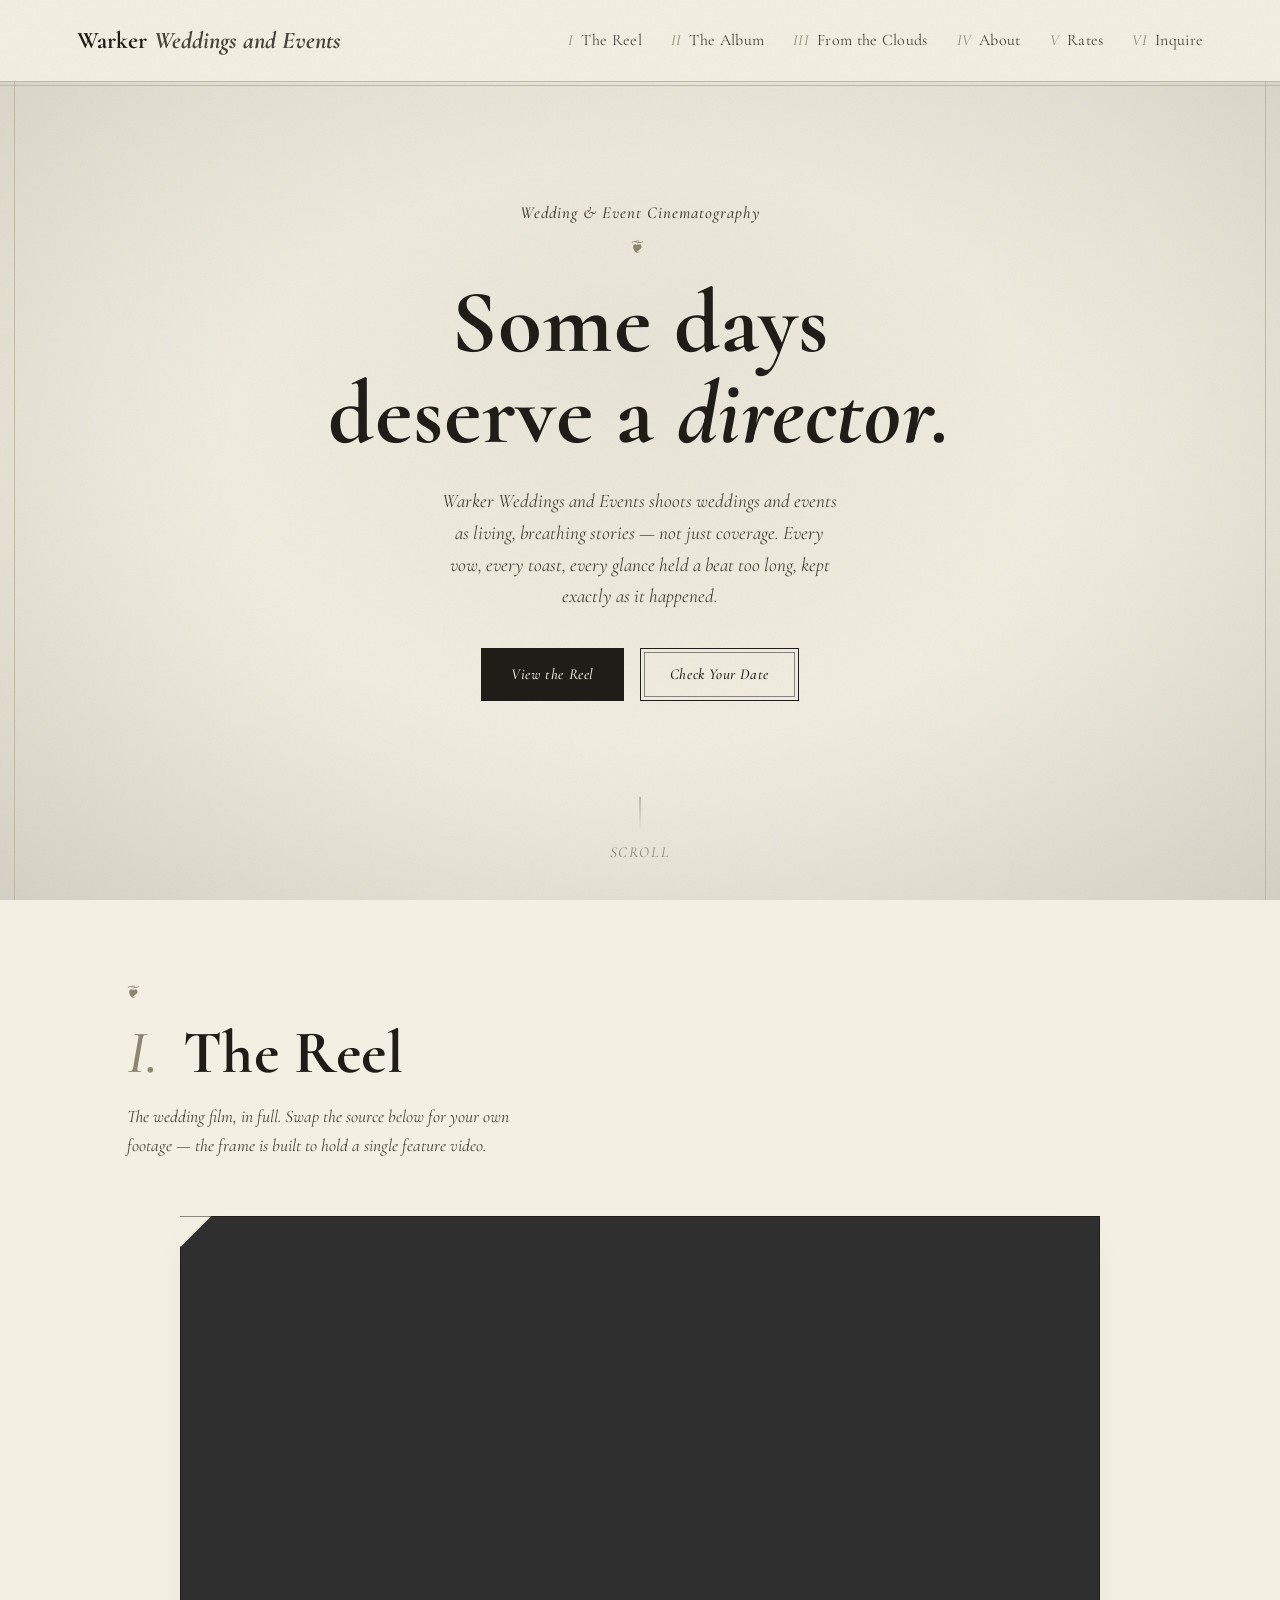
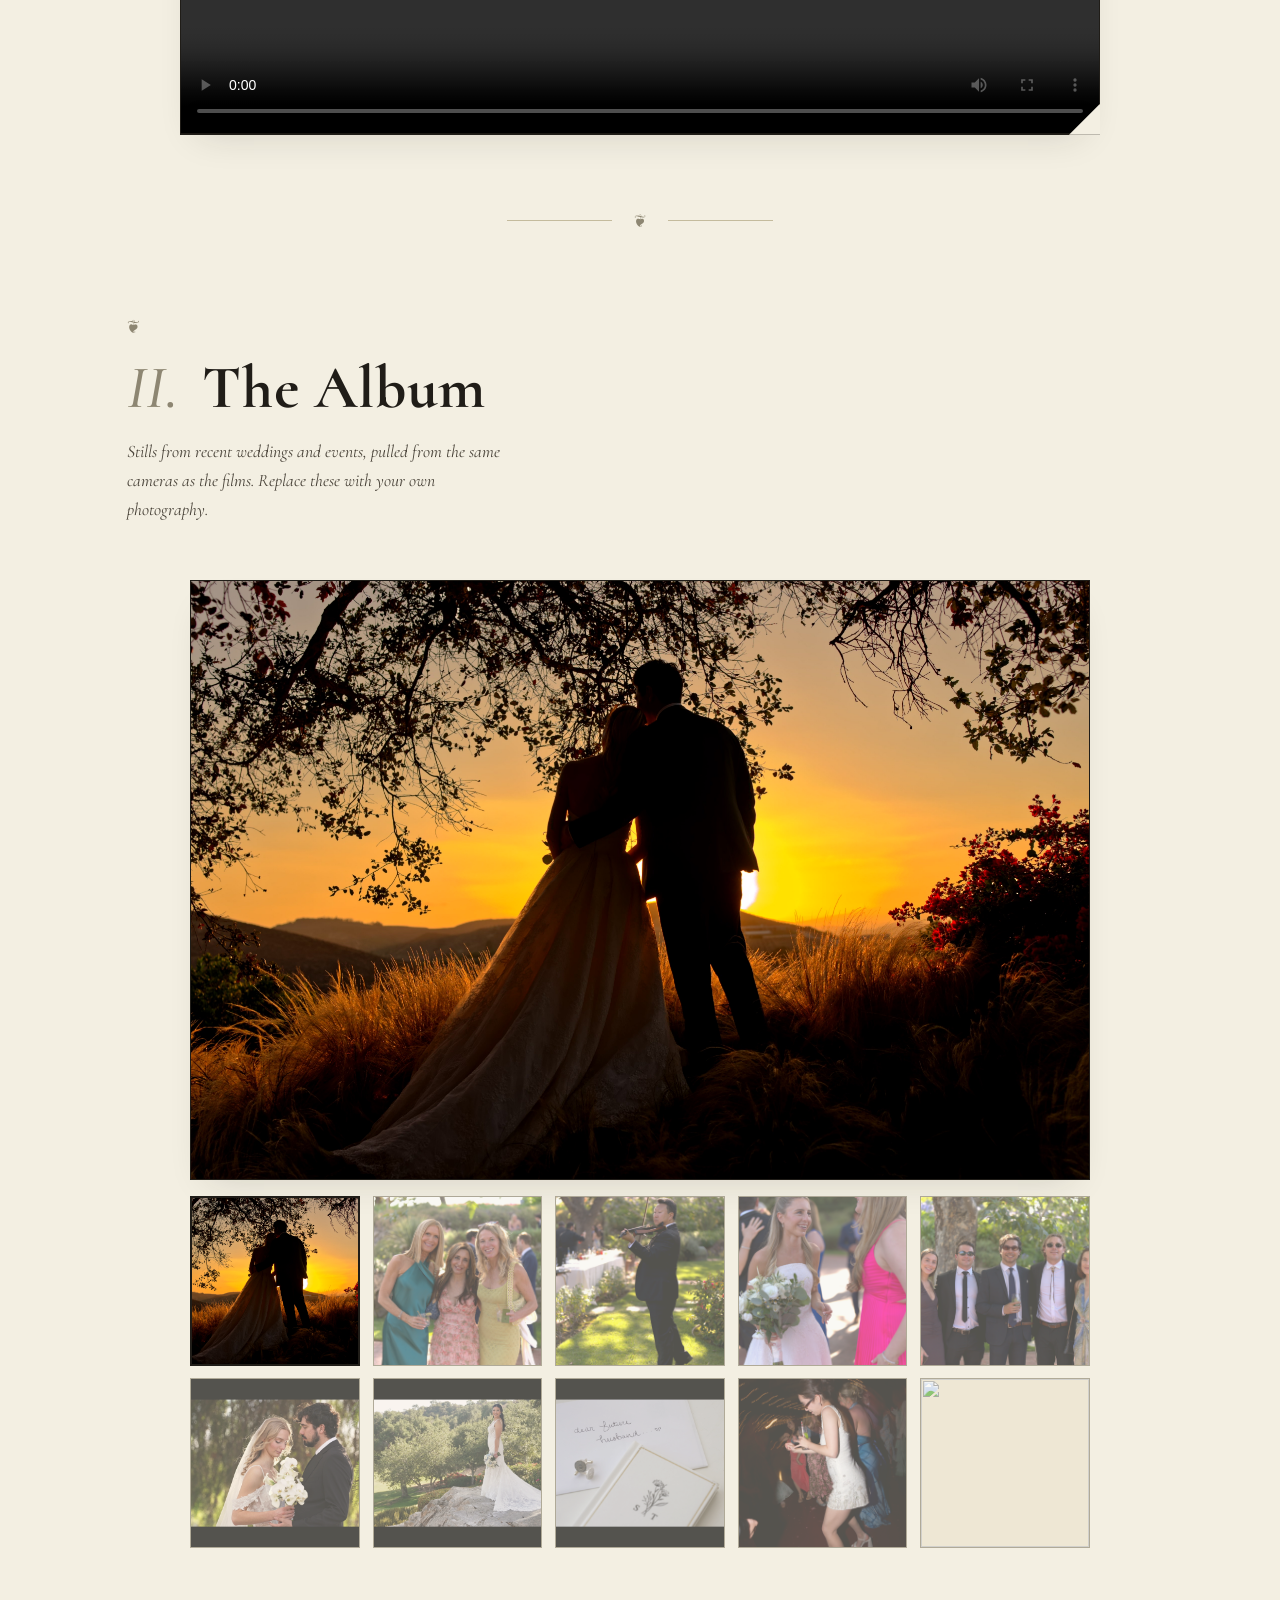
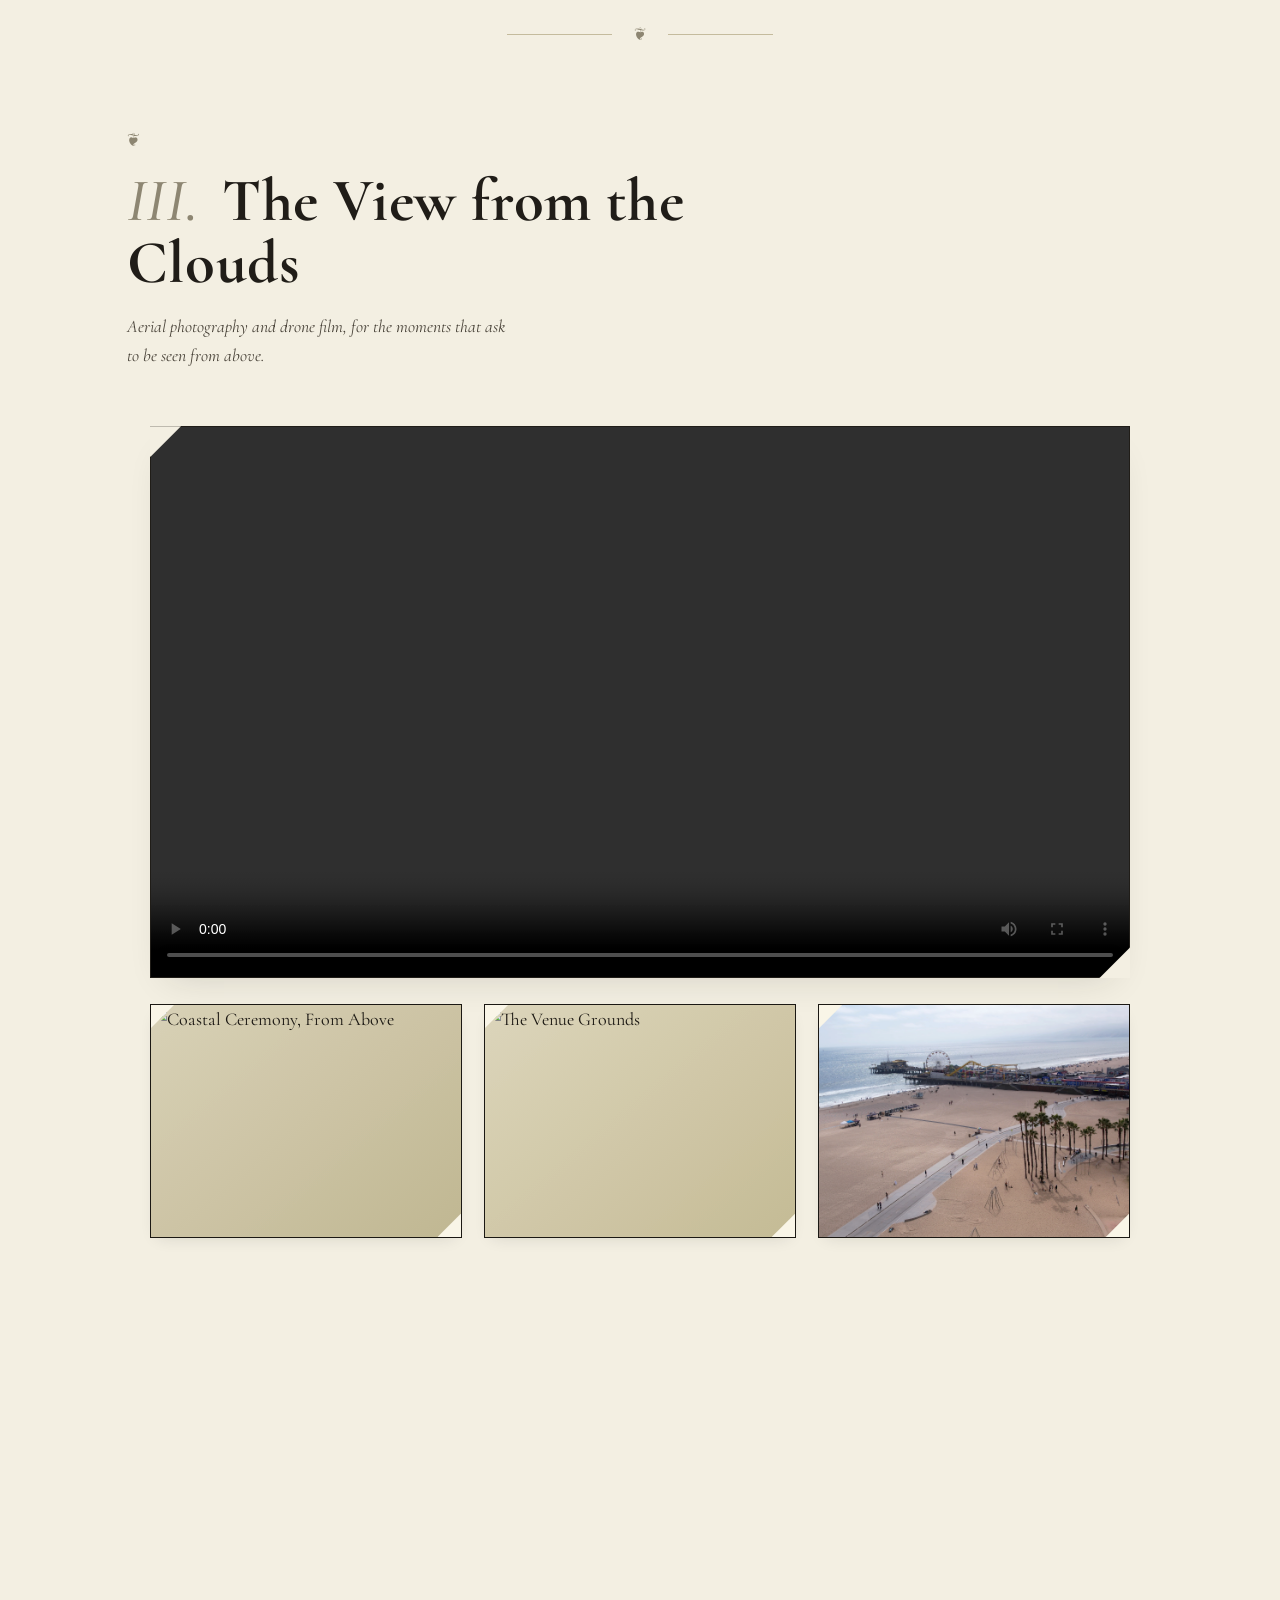
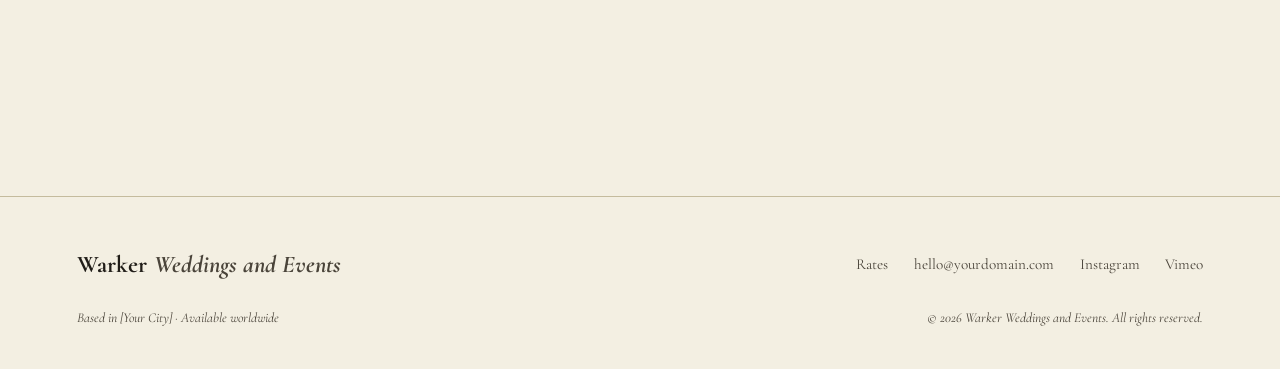
==== index.html @ f7bb9f5f "Add files via upload" ====
<!DOCTYPE html>
<html lang="en">
<head>
<meta charset="UTF-8">
<meta name="viewport" content="width=device-width, initial-scale=1.0">
<title>Warker Weddings and Events — Wedding & Event Cinematography</title>
<meta name="description" content="Cinematic wedding and event films, shot to be felt.">
<link rel="preconnect" href="https://fonts.googleapis.com">
<link rel="preconnect" href="https://fonts.gstatic.com" crossorigin>
<link href="https://fonts.googleapis.com/css2?family=Cormorant:ital,wght@0,600;0,700;1,600&family=Cormorant+Garamond:ital,wght@0,400;0,500;0,600;1,400;1,500&display=swap" rel="stylesheet">
<link rel="stylesheet" href="styles.css">
</head>
<body>

<!-- grain overlay -->
<div class="grain" aria-hidden="true"></div>

<!-- ============ NAV ============ -->
<header class="site-header">
  <a href="#top" class="brand">Warker<span>Weddings&nbsp;and&nbsp;Events</span></a>

  <button class="menu-toggle" id="menuToggle" aria-label="Open menu" aria-expanded="false" aria-controls="primaryNav">
    <span></span><span></span><span></span>
  </button>

  <nav class="primary-nav" id="primaryNav">
    <a href="#reel"><span class="nav-index">I</span>The&nbsp;Reel</a>
    <a href="#album"><span class="nav-index">II</span>The&nbsp;Album</a>
    <a href="#clouds"><span class="nav-index">III</span>From&nbsp;the&nbsp;Clouds</a>
    <a href="#about"><span class="nav-index">IV</span>About</a>
    <a href="rates.html"><span class="nav-index">V</span>Rates</a>
    <a href="#contact"><span class="nav-index">VI</span>Inquire</a>
  </nav>
</header>

<!-- ============ HERO ============ -->
<section class="hero" id="top">
  <div class="hero-bg" aria-hidden="true"></div>
  <video class="hero-video" autoplay muted loop playsinline aria-hidden="true">
    <source src="assets/hero-reel.mp4" type="video/mp4">
  </video>
  <div class="hero-vignette" aria-hidden="true"></div>

  <div class="hero-content">
    <p class="eyebrow">Wedding &amp; Event Cinematography</p>
    <div class="flourish" aria-hidden="true">❦</div>
    <h1 class="hero-title">Some days<br>deserve&nbsp;a&nbsp;<em>director.</em></h1>
    <p class="hero-sub">Warker Weddings and Events shoots weddings and events as living, breathing
      stories — not just coverage. Every vow, every toast, every glance held a beat too
      long, kept exactly as it happened.</p>

    <div class="hero-actions">
      <a href="#reel" class="btn btn-primary">View the Reel</a>
      <a href="#contact" class="btn btn-ghost">Check Your Date</a>
    </div>
  </div>

  <a href="#reel" class="scroll-cue" aria-label="Scroll to portfolio">
    <span class="scroll-cue-line"></span>
    <span>SCROLL</span>
  </a>
</section>

<!-- ============ REEL / PORTFOLIO ============ -->
<section class="reel reveal" id="reel">
  <div class="section-head">
    <div class="flourish" aria-hidden="true">❦</div>
    <h2><span class="chapter-num">I.</span> The Reel</h2>
    <p class="section-sub">The wedding film, in full. Swap the source below for your own
      footage — the frame is built to hold a single feature video.</p>
  </div>

  <div class="reel-feature">
    <div class="reel-feature-frame">
      <video controls preload="metadata" poster="">
        <source src="assets/wedding-reel.mp4" type="video/mp4">
        Your browser doesn't support embedded video. <a href="assets/wedding-reel.mp4">Download the film</a> instead.
      </video>
    </div>
    <div class="reel-meta reel-meta--feature sr-only">
      <span class="reel-tag">Plate I — The Wedding Film</span>
      <h3>Marlowe &amp; Quinn</h3>
      <p>Big Sur, California · 04:12</p>
    </div>
  </div>
</section>

<div class="chapter-divider reveal" aria-hidden="true"><span>❦</span></div>

<!-- ============ THE ALBUM ============ -->
<section class="album reveal" id="album">
  <div class="section-head">
    <div class="flourish" aria-hidden="true">❦</div>
    <h2><span class="chapter-num">II.</span> The Album</h2>
    <p class="section-sub">Stills from recent weddings and events, pulled from the same
      cameras as the films. Replace these with your own photography.</p>
  </div>

  <div class="album-gallery" id="albumGallery">
    <div class="album-featured">
      <img id="albumFeaturedImg" src="assets/photo-album-1.jpeg" alt="Getting Ready — Marlowe &amp; Quinn">
    </div>
    <div class="album-thumbs">
      <button type="button" class="album-thumb is-active" data-src="assets/photo-album-1.jpeg" data-alt="Getting Ready — Marlowe &amp; Quinn" aria-label="Show photo: Getting Ready — Marlowe &amp; Quinn">
        <img src="assets/photo-album-1.jpeg" alt="">
      </button>
      <button type="button" class="album-thumb" data-src="assets/photo-album-2.jpeg" data-alt="The First Look" aria-label="Show photo: The First Look">
        <img src="assets/photo-album-2.jpeg" alt="">
      </button>
      <button type="button" class="album-thumb" data-src="assets/photo-album-3.jpeg" data-alt="Reception Details" aria-label="Show photo: Reception Details">
        <img src="assets/photo-album-3.jpeg" alt="">
      </button>
      <button type="button" class="album-thumb" data-src="assets/photo-album-4.jpeg" data-alt="The Toast" aria-label="Show photo: The Toast">
        <img src="assets/photo-album-4.jpeg" alt="">
      </button>
      <button type="button" class="album-thumb" data-src="assets/photo-album-5.jpeg" data-alt="Golden Hour Portraits" aria-label="Show photo: Golden Hour Portraits">
        <img src="assets/photo-album-5.jpeg" alt="">
      </button>
      <button type="button" class="album-thumb" data-src="assets/photo-album-6.jpeg" data-alt="Last Dance" aria-label="Show photo: Last Dance">
        <img src="assets/photo-album-6.jpeg" alt="">
      </button>
      <button type="button" class="album-thumb" data-src="assets/photo-album-7.jpeg" data-alt="Quiet Moment Before the Ceremony" aria-label="Show photo: Quiet Moment Before the Ceremony">
        <img src="assets/photo-album-7.jpeg" alt="">
      </button>
      <button type="button" class="album-thumb" data-src="assets/photo-album-8.jpeg" data-alt="The Bouquet" aria-label="Show photo: The Bouquet">
        <img src="assets/photo-album-8.jpeg" alt="">
      </button>
      <button type="button" class="album-thumb" data-src="assets/photo-album-9.jpeg" data-alt="Friends and Family" aria-label="Show photo: Friends and Family">
        <img src="assets/photo-album-9.jpeg" alt="">
      </button>
      <button type="button" class="album-thumb" data-src="assets/photo-album-10.jpeg" data-alt="Closing Frame" aria-label="Show photo: Closing Frame">
        <img src="assets/photo-album-10.jpeg" alt="">
      </button>
    </div>
  </div>
</section>

<div class="chapter-divider reveal" aria-hidden="true"><span>❦</span></div>

<!-- ============ THE VIEW FROM THE CLOUDS ============ -->
<section class="clouds reveal" id="clouds">
  <div class="section-head">
    <div class="flourish" aria-hidden="true">❦</div>
    <h2><span class="chapter-num">III.</span> The View from the Clouds</h2>
    <p class="section-sub">Aerial photography and drone film, for the moments that ask
      to be seen from above.</p>
  </div>

  <div class="clouds-feature">
    <div class="clouds-video-frame">
      <video controls preload="metadata" poster="">
        <source src="assets/drone-reel.mp4" type="video/mp4">
        Your browser doesn't support embedded video. <a href="assets/drone-reel.mp4">Download the film</a> instead.
      </video>
    </div>

    <div class="clouds-photo-row">
      <figure class="album-card" data-tone="2">
        <div class="album-photo"><img src="assets/drone-album-1.jpeg" alt="Coastal Ceremony, From Above"></div>
        <figcaption class="sr-only">Coastal Ceremony, From Above</figcaption>
      </figure>
      <figure class="album-card" data-tone="4">
        <div class="album-photo"><img src="assets/drone-album-2.jpeg" alt="The Venue Grounds"></div>
        <figcaption class="sr-only">The Venue Grounds</figcaption>
      </figure>
      <figure class="album-card" data-tone="5">
        <div class="album-photo"><img src="assets/drone-album-3.jpeg" alt="Reception Tent at Dusk"></div>
        <figcaption class="sr-only">Reception Tent at Dusk</figcaption>
      </figure>
    </div>
  </div>
</section>

<div class="chapter-divider reveal" aria-hidden="true"><span>❦</span></div>

<!-- ============ ABOUT ============ -->
<section class="about reveal" id="about">
  <div class="about-portrait" aria-hidden="true">
    <div class="portrait-frame"><img src="assets/michael-portrait-1.jpeg" alt="Michael"></div>
  </div>

  <div class="about-content">
    <div class="flourish" aria-hidden="true">❦</div>
    <h2><span class="chapter-num">IV.</span> Hi, I'm <em>[Your&nbsp;Name]</em>.</h2>
    <p class="about-lede">I've spent the last several years learning what a wedding day
      actually sounds like — the quiet before the first look, the noise of a dance
      floor at full tilt, a best man's voice cracking mid-toast. I build films around
      those sounds, not around a shot list.</p>
    <p>Based in <em>[Your City, State]</em> and available to travel anywhere the story
      takes me. Every project is shot, edited, color graded, and mixed by hand — no
      outsourced editors, no templated cuts.</p>

    <a href="#contact" class="btn btn-ghost about-cta">Let's Talk</a>
  </div>
</section>

<div class="chapter-divider reveal" aria-hidden="true"><span>❦</span></div>

<!-- ============ RATES TEASER ============ -->
<section class="rates-teaser reveal" id="rates">
  <div class="flourish" aria-hidden="true">❦</div>
  <h2><span class="chapter-num">V.</span> What It Costs to<br>Keep the Day.</h2>
  <p class="section-sub">Three formats, fully customizable, from a tight highlight
    film to a full documentary edit. The complete breakdown lives on its own page.</p>
  <a href="rates.html" class="btn btn-primary">View the Rate Card</a>
</section>

<!-- ============ CONTACT ============ -->
<section class="contact reveal" id="contact">
  <div class="contact-inner">
    <div class="flourish" aria-hidden="true">❦</div>
    <h2><span class="chapter-num">VI.</span> Tell me about<br>your day.</h2>
    <p class="section-sub">Fill this in and I'll reply within 48 hours with
      availability and next steps.</p>

    <div class="package-recap" id="packageRecap" hidden>
      <p class="package-recap-label">Your Selected Package</p>
      <div class="package-recap-lines" id="packageRecapLines"></div>
    </div>

    <form class="contact-form" id="contactForm" action="https://formspree.io/f/xaqgpaze" method="POST">
      <div class="field-row">
        <div class="field">
          <label for="name">Name</label>
          <input type="text" id="name" name="name" required>
        </div>
        <div class="field">
          <label for="email">Email</label>
          <input type="email" id="email" name="email" required>
        </div>
      </div>
      <div class="field-row">
        <div class="field">
          <label for="date">Event date</label>
          <input type="date" id="date" name="date">
        </div>
        <div class="field">
          <label for="type">Event type</label>
          <select id="type" name="type">
            <option value="wedding">Wedding</option>
            <option value="engagement">Engagement</option>
            <option value="corporate">Corporate event</option>
            <option value="other">Other</option>
          </select>
        </div>
      </div>
      <div class="field">
        <label for="message">A little about your day</label>
        <textarea id="message" name="message" rows="4"></textarea>
      </div>
      <input type="hidden" id="packageSummary" name="package_summary" value="">
      <button type="submit" class="btn btn-primary">Send the Inquiry</button>
      <p class="form-status" id="formStatus" role="status"></p>
    </form>
  </div>
</section>

<!-- ============ FOOTER ============ -->
<footer class="site-footer">
  <div class="footer-row">
    <a href="#top" class="brand">Warker<span>Weddings&nbsp;and&nbsp;Events</span></a>
    <nav class="footer-nav">
      <a href="rates.html">Rates</a>
      <a href="mailto:hello@yourdomain.com">hello@yourdomain.com</a>
      <a href="#">Instagram</a>
      <a href="#">Vimeo</a>
    </nav>
  </div>
  <div class="footer-row footer-row--meta">
    <p>Based in [Your City] · Available worldwide</p>
    <p>&copy; <span id="year"></span> Warker Weddings and Events. All rights reserved.</p>
  </div>
</footer>

<!-- ============ LIGHTBOX ============ -->
<div class="lightbox" id="lightbox" role="dialog" aria-modal="true" aria-label="Enlarged photo" aria-hidden="true">
  <button class="lightbox-close" id="lightboxClose" aria-label="Close enlarged photo">&times;</button>
  <img class="lightbox-img" id="lightboxImg" src="" alt="">
</div>

<script src="script.js"></script>
</body>
</html>
---- styles.css ----
/* ====================================================
   GOLDEN HOUR FILMS — design tokens
   A storybook in black, white, and aged paper.
   ==================================================== */
:root{
  --paper:        #f3efe2;
  --paper-raised: #ece4ce;
  --paper-edge:   #d9d0b3;
  --ink:          #201d18;
  --ink-soft:     #4a443a;
  --ink-faint:    #8d8672;
  --line:         #c4bb9d;
  --shadow:       rgba(32,29,24,0.16);

  --font-display: 'Cormorant', serif;
  --font-body:    'Cormorant Garamond', serif;
  --font-accent:  'Cormorant Garamond', serif;

  --container: 1180px;
  --ease: cubic-bezier(.22,.61,.36,1);
}

*{ box-sizing: border-box; }
[hidden]{ display: none !important; }
html{ scroll-behavior: smooth; }
@media (prefers-reduced-motion: reduce){
  html{ scroll-behavior: auto; }
  *{ animation-duration: 0.01ms !important; animation-iteration-count: 1 !important; transition-duration: 0.01ms !important; }
}

body{
  margin:0;
  background: var(--paper);
  color: var(--ink);
  font-family: var(--font-body);
  font-size: 18px;
  line-height: 1.65;
}

/* page-frame: thin side borders, same line weight/color as the chapter dividers */
body::before, body::after{
  content: "";
  position: fixed; top: 0; bottom: 0;
  width: 1px;
  background: var(--line);
  z-index: 5;
  pointer-events: none;
}
body::before{ left: 14px; }
body::after{ right: 14px; }
@media (max-width: 700px){
  body::before, body::after{ display: none; }
}

h1,h2,h3{
  font-family: var(--font-display);
  font-weight: 700;
  letter-spacing: 0.01em;
  margin: 0 0 0.3em;
  line-height: 1.02;
  color: var(--ink);
}
h2{ font-size: clamp(2.4rem, 5vw, 3.8rem); }
h3{ font-size: clamp(1.35rem, 2.2vw, 1.7rem); font-weight: 600; }
em{ font-style: italic; color: var(--ink); }
p{ margin: 0 0 1em; color: var(--ink-soft); }
a{ color: inherit; text-decoration: none; }
img{ max-width:100%; display:block; }

.chapter-num{
  font-family: var(--font-accent);
  font-style: italic;
  font-weight: 500;
  color: var(--ink-faint);
  margin-right: 0.15em;
}

.eyebrow{
  font-family: var(--font-accent);
  font-style: italic;
  font-size: 1.05rem;
  letter-spacing: 0.06em;
  font-weight: 500;
  color: var(--ink-soft);
  margin-bottom: 0.1em;
}

.flourish{
  font-size: 1.1rem;
  color: var(--ink-faint);
  margin: 0.3em 0 0.9em;
  letter-spacing: 0.3em;
}

.chapter-divider{
  display: flex; align-items: center; gap: 1.4rem;
  max-width: 420px; margin: 0 auto;
  padding: 0 6vw;
  color: var(--ink-faint);
}
.chapter-divider::before, .chapter-divider::after{
  content: ""; flex: 1; height: 1px; background: var(--line);
}
.chapter-divider span{ font-size: 1.05rem; }

section{ padding: 4.5rem 6vw; max-width: var(--container); margin: 0 auto; }

/* ====================================================
   SCROLL REVEAL — chapters fade and rise into view
   ==================================================== */
.reveal{
  opacity: 0; transform: translateY(28px);
  transition: opacity 0.9s var(--ease), transform 0.9s var(--ease);
}
.reveal.is-visible{ opacity: 1; transform: none; }
@media (prefers-reduced-motion: reduce){
  .reveal{ opacity: 1; transform: none; transition: none; }
}
.section-head{ max-width: 640px; margin-bottom: 3.5rem; }
.section-sub{ font-size: 1.1rem; max-width: 48ch; font-style: italic; }

/* ====================================================
   PAPER GRAIN OVERLAY
   ==================================================== */
.grain{
  position: fixed; inset:0; pointer-events:none; z-index: 200;
  opacity: 0.07; mix-blend-mode: multiply;
  background-image: url("data:image/svg+xml,%3Csvg xmlns='http://www.w3.org/2000/svg' width='160' height='160'%3E%3Cfilter id='n'%3E%3CfeTurbulence type='fractalNoise' baseFrequency='0.85' numOctaves='2' stitchTiles='stitch'/%3E%3C/filter%3E%3Crect width='100%25' height='100%25' filter='url(%23n)'/%3E%3C/svg%3E");
  animation: grain 1.2s steps(4) infinite;
}
@keyframes grain{
  0%,100%{ transform: translate(0,0); }
  25%{ transform: translate(-1%,1%); }
  50%{ transform: translate(1%,-1%); }
  75%{ transform: translate(-1%,-1%); }
}

/* ====================================================
   HEADER / NAV
   ==================================================== */
.site-header{
  position: fixed; top:0; left:0; right:0; z-index: 100;
  display:flex; align-items:center; justify-content:space-between;
  padding: 1.3rem 6vw;
  background: var(--paper);
  border-bottom: 1px solid var(--line);
}
.site-header::after{
  content:""; position:absolute; left:0; right:0; bottom:-5px;
  height:1px; background: var(--line);
}
.brand{
  font-family: var(--font-display);
  font-size: 1.5rem; font-weight:700;
  color: var(--ink);
}
.brand span{ font-style: italic; margin-left: 0.3em; color: var(--ink-soft); }

.primary-nav{ display:flex; gap: 1.8rem; }
.primary-nav a{
  font-family: var(--font-body);
  font-size: 1rem; letter-spacing: 0.02em;
  color: var(--ink-soft);
  display:flex; align-items:center; gap: 0.5em;
  transition: color 0.25s var(--ease);
  border-bottom: 1px solid transparent;
}
.primary-nav a:hover, .primary-nav a:focus-visible{ color: var(--ink); border-color: var(--ink); }
.nav-index{ font-family: var(--font-accent); font-style: italic; font-size: 0.95rem; color: var(--ink-faint); }

.menu-toggle{
  display:none; flex-direction:column; gap:5px;
  background:none; border:none; cursor:pointer; padding: 0.4em;
}
.menu-toggle span{ width: 22px; height: 1px; background: var(--ink); display:block; }

@media (max-width: 980px){
  .brand{ font-size: 1.2rem; }
  .primary-nav{
    position: fixed; inset: 0 0 0 auto; width: min(78vw, 340px);
    background: var(--paper); flex-direction: column; justify-content:center;
    gap: 2rem; padding: 2rem; transform: translateX(100%);
    transition: transform 0.4s var(--ease);
    border-left: 1px solid var(--line);
  }
  .primary-nav.is-open{ transform: translateX(0); }
  .primary-nav a{ font-size: 1.2rem; }
  .menu-toggle{ display:flex; z-index: 101; }
}

/* ====================================================
   HERO — the title page
   ==================================================== */
.hero{
  position: relative; min-height: 100vh; max-width: none;
  display:flex; flex-direction:column; align-items:center; justify-content:center;
  text-align:center; padding: 6rem 6vw; overflow:hidden;
}
.hero-bg{
  position:absolute; inset:0; z-index:0;
  background:
    radial-gradient(ellipse at 50% 40%, rgba(32,29,24,0.05), transparent 60%),
    var(--paper);
}
.hero-video{
  position:absolute; inset:0; z-index:0;
  width:100%; height:100%; object-fit: cover;
  filter: grayscale(1) contrast(1.05) brightness(0.92);
  opacity: 0.55;
}
@media (prefers-reduced-motion: reduce){
  .hero-video{ display:none; }
}
.hero-vignette{
  position:absolute; inset:0; z-index:1;
  background: radial-gradient(ellipse at 50% 50%, transparent 45%, rgba(32,29,24,0.14) 100%);
}
.hero-content{ position:relative; z-index:2; max-width: 760px; }
.hero-title{ font-size: clamp(2.8rem, 8vw, 5.6rem); }
.hero-sub{
  font-family: var(--font-body); font-style: italic; font-size: 1.2rem;
  max-width: 50ch; margin: 1.4rem auto 2.2rem; color: var(--ink-soft);
}

.hero-actions{ display:flex; gap: 1rem; justify-content:center; flex-wrap: wrap; }

.btn{
  font-family: var(--font-body); font-size: 0.95rem; letter-spacing: 0.04em;
  font-style: italic; font-weight: 500;
  padding: 0.85em 1.9em; border: 1px solid var(--ink);
  display:inline-block; cursor:pointer; transition: all 0.25s var(--ease);
  position: relative;
}
.btn::before{
  content:""; position:absolute; inset: 3px; border: 1px solid var(--ink); opacity: 0.5; pointer-events:none;
}
.btn-primary{ background: var(--ink); color: var(--paper); }
.btn-primary:hover, .btn-primary:focus-visible{ background: transparent; color: var(--ink); }
.btn-ghost{ background: transparent; color: var(--ink); }
.btn-ghost:hover, .btn-ghost:focus-visible{ background: var(--ink); color: var(--paper); }
.btn-block{ width: 100%; text-align:center; margin-top: 1.6rem; }
.btn:focus-visible{ outline: 2px solid var(--ink); outline-offset: 3px; }
.btn:disabled{ opacity: 0.5; cursor: not-allowed; }

.scroll-cue{
  position:absolute; bottom: 2.2rem; left:50%; transform: translateX(-50%);
  z-index:2; display:flex; flex-direction:column; align-items:center; gap: 0.6em;
  font-family: var(--font-accent); font-style: italic; font-size: 0.95rem; letter-spacing: 0.12em; color: var(--ink-faint);
}
.scroll-cue-line{ width:1px; height: 34px; background: linear-gradient(var(--ink-faint), transparent); animation: scrollline 2s ease-in-out infinite; }
@keyframes scrollline{ 0%{ opacity:0.2;} 50%{ opacity:1;} 100%{ opacity:0.2;} }

/* ====================================================
   REEL / PORTFOLIO — the wedding film, full frame
   ==================================================== */
.reel-feature{ max-width: 920px; margin: 0 auto; }

.reel-feature-frame{
  position: relative;
  background: var(--paper-raised);
  border: 1px solid var(--ink);
  box-shadow: 0 16px 36px -18px var(--shadow);
}
.reel-feature-frame::before,
.reel-feature-frame::after{ content:""; position:absolute; z-index:2; width: 30px; height: 30px; background: var(--paper); }
.reel-feature-frame::before{
  top:-1px; left:-1px; clip-path: polygon(0 0, 100% 0, 0 100%);
  border-right: 1px solid var(--ink-faint); border-bottom: 1px solid var(--ink-faint);
}
.reel-feature-frame::after{
  bottom:-1px; right:-1px; clip-path: polygon(100% 0, 100% 100%, 0 100%);
  border-left: 1px solid var(--ink-faint); border-top: 1px solid var(--ink-faint);
}

.reel-feature-frame video{
  display:block; width:100%; aspect-ratio: 16/9;
  background: var(--ink);
  filter: contrast(1.05);
}

.reel-meta--feature{ padding-top: 1.4rem; text-align: center; }
.reel-tag{ font-family: var(--font-accent); font-style: italic; font-size: 0.95rem; letter-spacing: 0.04em; color: var(--ink-soft); }
.reel-meta h3{ margin: 0.2em 0 0.1em; }
.reel-meta p{ margin:0; font-size: 0.95rem; font-style: italic; color: var(--ink-faint); }

/* ====================================================
   THE ALBUM / THE VIEW FROM THE CLOUDS — photo spreads
   ==================================================== */
.album-grid{
  display:grid; grid-template-columns: repeat(4, 1fr); gap: 1.8rem 1.4rem;
}
.album-card{ grid-column: span 2; margin:0; }
.album-card--lg{ grid-column: span 4; }
@media (min-width: 900px){
  .album-card{ grid-column: span 2; }
  .album-card--lg{ grid-column: span 2; }
}
@media (max-width: 640px){
  .album-grid{ grid-template-columns: 1fr; }
  .album-card, .album-card--lg{ grid-column: span 1; }
}

.album-photo{
  position: relative; aspect-ratio: 4/3;
  background: var(--paper-raised);
  border: 1px solid var(--ink);
  box-shadow: 0 6px 16px -8px var(--shadow);
  filter: contrast(1.05);
  overflow: hidden;
}
.album-card--video .album-photo{ aspect-ratio: 16/9; background: var(--ink); }
.album-photo video{ width:100%; height:100%; display:block; object-fit: cover; }
.album-photo img{ width:100%; height:100%; display:block; object-fit: cover; }

/* tonal placeholder gradients, swap for real photos */
.album-card[data-tone="1"] .album-photo{ background: linear-gradient(140deg,#dcd6c2,#c7bf9f); }
.album-card[data-tone="2"] .album-photo{ background: linear-gradient(140deg,#d4cdb4,#bdb491); }
.album-card[data-tone="3"] .album-photo{ background: linear-gradient(140deg,#e2dcc7,#cabf9b); }
.album-card[data-tone="4"] .album-photo{ background: linear-gradient(140deg,#d8d1b8,#c1b894); }
.album-card[data-tone="5"] .album-photo{ background: linear-gradient(140deg,#ddd7c0,#c5bc98); }
.album-card[data-tone="6"] .album-photo{ background: linear-gradient(140deg,#d0c9af,#b6ac88); }

/* scrapbook photo corners */
.album-photo::before, .album-photo::after{ content:""; position:absolute; z-index:2; width: 24px; height: 24px; background: var(--paper); }
.album-photo::before{
  top:-1px; left:-1px; clip-path: polygon(0 0, 100% 0, 0 100%);
  border-right: 1px solid var(--ink-faint); border-bottom: 1px solid var(--ink-faint);
}
.album-photo::after{
  bottom:-1px; right:-1px; clip-path: polygon(100% 0, 100% 100%, 0 100%);
  border-left: 1px solid var(--ink-faint); border-top: 1px solid var(--ink-faint);
}
.album-card--video .album-photo::before, .album-card--video .album-photo::after{ display:none; }

.album-card figcaption{
  padding-top: 0.8rem; text-align:center;
  font-family: var(--font-body); font-style: italic; font-size: 0.95rem; color: var(--ink-faint);
}

.sr-only{
  position: absolute; width: 1px; height: 1px; padding: 0; margin: -1px;
  overflow: hidden; clip: rect(0,0,0,0); white-space: nowrap; border: 0;
}

/* ---- The Album: featured photo + clickable thumbnail strip ---- */
.album-gallery{ max-width: 900px; margin: 0 auto; }

.album-featured{
  position: relative; aspect-ratio: 3/2;
  border: 1px solid var(--ink);
  box-shadow: 0 16px 36px -18px var(--shadow);
  overflow: hidden; background: var(--paper-raised);
}
.album-featured img{
  width: 100%; height: 100%; object-fit: cover; display: block;
  transition: opacity 0.25s var(--ease);
}
.album-featured.is-switching img{ opacity: 0; }

.album-thumbs{
  display: grid; grid-template-columns: repeat(5, 1fr);
  gap: 0.8rem; margin-top: 1rem;
}
@media (max-width: 700px){
  .album-thumbs{ grid-template-columns: repeat(4, 1fr); }
}
@media (max-width: 480px){
  .album-thumbs{ grid-template-columns: repeat(3, 1fr); }
}

.album-thumb{
  position: relative; aspect-ratio: 1/1; padding: 0; overflow: hidden;
  border: 1px solid var(--ink-faint); background: var(--paper-raised);
  cursor: pointer; transition: border-color 0.2s var(--ease), opacity 0.2s var(--ease);
  opacity: 0.65;
}
.album-thumb img{ width: 100%; height: 100%; object-fit: cover; display: block; }
.album-thumb:hover{ opacity: 1; }
.album-thumb.is-active{
  opacity: 1; border: 2px solid var(--ink);
}
.album-thumb:focus-visible{ outline: 2px solid var(--ink); outline-offset: 2px; }

/* ---- Clouds: single video, three photos below ---- */
.clouds-feature{ max-width: 980px; margin: 0 auto; }

.clouds-video-frame{
  position: relative;
  background: var(--ink);
  border: 1px solid var(--ink);
  box-shadow: 0 16px 36px -18px var(--shadow);
  margin-bottom: 1.6rem;
}
.clouds-video-frame::before, .clouds-video-frame::after{ content:""; position:absolute; z-index:2; width: 30px; height: 30px; background: var(--paper); }
.clouds-video-frame::before{
  top:-1px; left:-1px; clip-path: polygon(0 0, 100% 0, 0 100%);
  border-right: 1px solid var(--ink-faint); border-bottom: 1px solid var(--ink-faint);
}
.clouds-video-frame::after{
  bottom:-1px; right:-1px; clip-path: polygon(100% 0, 100% 100%, 0 100%);
  border-left: 1px solid var(--ink-faint); border-top: 1px solid var(--ink-faint);
}
.clouds-video-frame video{
  display:block; width:100%; aspect-ratio: 16/9;
  filter: contrast(1.05);
}

.clouds-photo-row{ display:grid; grid-template-columns: repeat(3, 1fr); gap: 1.4rem; }
.clouds-photo-row .album-card{ margin:0; grid-column: auto; }
@media (max-width: 700px){
  .clouds-photo-row{ grid-template-columns: 1fr; max-width: 380px; margin: 0 auto; }
}

/* ====================================================
   RATES TEASER — interlude before the close
   ==================================================== */
.rates-teaser{
  text-align:center;
}
.rates-teaser .section-sub{ margin: 0 auto 1.8rem; }
.rates-teaser .flourish{ margin-left:auto; margin-right:auto; }

/* ====================================================
   ABOUT
   ==================================================== */
.about{ display:grid; grid-template-columns: 0.8fr 1.2fr; gap: 4rem; align-items:center; }
@media (max-width: 800px){ .about{ grid-template-columns: 1fr; gap: 2.5rem; } }

.about-portrait{ position:relative; display:flex; justify-content:center; }
.portrait-frame{
  aspect-ratio: 4/5; width: 100%; max-width: 360px;
  background: var(--paper-raised);
  border: 1px solid var(--ink);
  outline: 1px solid var(--paper);
  outline-offset: -10px;
  position: relative; overflow:hidden;
  box-shadow: 0 10px 26px -12px var(--shadow);
  transform: rotate(-1.2deg);
}
.portrait-frame img{ width:100%; height:100%; display:block; object-fit: cover; }
.portrait-frame:empty::after{
  content: "Portrait — replace me";
  position:absolute; inset:0; display:flex; align-items:center; justify-content:center;
  font-family: var(--font-accent); font-style: italic; font-size: 1rem;
  color: var(--ink-faint); text-align:center; padding: 2rem;
}

.about-lede{ font-size: 1.2rem; font-style: italic; color: var(--ink); }
.about-lede::first-letter{
  font-family: var(--font-display); font-size: 3.6rem; font-weight: 700; font-style: normal;
  float: left; line-height: 0.8; padding: 0.05em 0.08em 0 0; color: var(--ink);
}

.about-cta{ margin-top: 1.4rem; }

/* ====================================================
   PAGE INTRO — used on standalone pages like rates.html
   ==================================================== */
.page-intro{ text-align:center; padding-top: 9rem; }
.page-intro .flourish{ margin-left:auto; margin-right:auto; }
.page-intro .section-sub{ margin: 0 auto 0; max-width: 52ch; }

/* ====================================================
   FORMATS / PRICING — bound like editions
   ==================================================== */
.formats-grid{ display:grid; grid-template-columns: repeat(4, 1fr); gap: 1.6rem; align-items:start; }
@media (max-width: 1050px){ .formats-grid{ grid-template-columns: repeat(2, 1fr); } }
@media (max-width: 560px){ .formats-grid{ grid-template-columns: 1fr; } }

.format-card{
  background: var(--paper-raised); border: 1px solid var(--ink);
  padding: 1.9rem; display:flex; flex-direction:column;
  position: relative;
}
.format-card::before{
  content:""; position:absolute; inset: 6px; border: 1px solid var(--ink-faint); pointer-events:none;
}
.format-card--featured{
  background: var(--paper); box-shadow: 0 18px 40px -20px var(--shadow);
  transform: translateY(-0.6rem);
}
@media (max-width: 1050px){ .format-card--featured{ transform:none; } }

.format-kicker{ font-family: var(--font-accent); font-style: italic; font-size: 1.05rem; letter-spacing: 0.04em; color: var(--ink-soft); margin-bottom: 0.4em; }
.format-card h3{ margin-bottom: 0.3em; }
.format-price{ font-family: var(--font-display); font-style: italic; font-size: 1.3rem; color: var(--ink); margin-bottom: 1rem; }
.format-desc{ font-size: 0.98rem; }
.format-list{ list-style:none; padding:0; margin: 1rem 0 0; flex:1; }
.format-list li{
  padding: 0.65em 0; border-top: 1px solid var(--line);
  font-size: 0.95rem; color: var(--ink-soft); position: relative; padding-left: 1.3em;
}
.format-list li::before{ content: "—"; position:absolute; left:0; color: var(--ink-faint); }
.format-footnote{ font-family: var(--font-body); font-style: italic; font-size: 0.85rem; color: var(--ink-faint); margin-top: 1.5rem; }

/* ---- accordion variant: Video & Photo Packages ---- */
.formats-grid--horizontal{
  display: flex; flex-direction: column; gap: 1rem;
}
.formats-grid--horizontal .format-card{
  padding: 0; overflow: hidden;
}
.formats-grid--horizontal .format-card--featured{
  transform: none; /* a vertical lift doesn't read well in a full-width stack */
}

.format-toggle{
  width: 100%; display: flex; align-items: center; justify-content: space-between;
  gap: 1.2rem; background: none; border: none; cursor: pointer;
  padding: 1.6rem 2.2rem; text-align: left; font: inherit; color: inherit;
}
.format-toggle-text{ display: flex; flex-direction: column; gap: 0.25em; }
.format-toggle .format-kicker{ margin-bottom: 0; }
.format-toggle-title{
  font-family: var(--font-display); font-weight: 700;
  font-size: clamp(1.35rem, 2.2vw, 1.7rem); color: var(--ink);
}
.formats-grid--horizontal .format-price{ margin-bottom: 0; white-space: nowrap; }

.format-chevron{
  width: 20px; height: 20px; position: relative; flex-shrink: 0;
}
.format-chevron::before, .format-chevron::after{
  content: ""; position: absolute; top: 50%; left: 50%;
  background: var(--ink); transition: transform 0.3s var(--ease);
}
.format-chevron::before{ width: 20px; height: 1px; transform: translate(-50%, -50%); }
.format-chevron::after{ width: 1px; height: 20px; transform: translate(-50%, -50%); }
.format-card.is-expanded .format-chevron::after{ transform: translate(-50%, -50%) rotate(90deg); opacity: 0; }

.format-details{
  max-height: 0; overflow: hidden; opacity: 0;
  transition: max-height 0.5s var(--ease), opacity 0.35s var(--ease);
  padding: 0 2.2rem;
}
.format-card.is-expanded .format-details{
  max-height: 2400px; opacity: 1; padding: 0 2.2rem 2.2rem;
}
@media (prefers-reduced-motion: reduce){
  .format-details{ transition: none; }
}

.formats-grid--horizontal .format-desc{ max-width: 60ch; }
@media (min-width: 700px){
  .formats-grid--horizontal .format-list{ columns: 2; column-gap: 2.2rem; }
  .formats-grid--horizontal .format-list li{ break-inside: avoid; }
}

.format-media{
  width: 260px; max-width: 100%; aspect-ratio: 16/9;
  border: 1px solid var(--ink); overflow: hidden;
  background: var(--paper-raised);
  margin: 1.4rem 0;
}
.format-media--photo{ aspect-ratio: 4/3; }
.format-media video, .format-media img{
  width: 100%; height: 100%; object-fit: cover; display: block;
}
@media (prefers-reduced-motion: reduce){
  .format-media video{ display: none; }
}

.format-actions{ display: flex; gap: 1rem; flex-wrap: wrap; }
.format-actions .btn{ flex: 0 0 auto; }

/* ====================================================
   SELECT-FOR-ESTIMATE BUTTONS + SELECTED CARD STATE
   ==================================================== */
.select-btn{ margin-bottom: 0.7rem; }
.format-card.is-selected{
  outline: 2px solid var(--ink); outline-offset: -1px;
}
.format-card.is-selected .select-btn{
  background: var(--ink); color: var(--paper); border-color: var(--ink);
}
.format-card.is-selected .select-btn::after{ content: " ✓"; }

/* ====================================================
   PRICE ESTIMATOR
   ==================================================== */
.estimator{
  max-width: 560px; margin: 0 auto 2.5rem;
  border: 1px solid var(--ink); padding: 2rem;
  background: var(--paper-raised);
}
.estimator-hint{
  font-style: italic; color: var(--ink-faint); font-size: 0.92rem;
  text-align: center; margin-bottom: 1.4rem;
}
.estimator-lines{ border-top: 1px solid var(--line); }
.estimator-line{
  display: flex; justify-content: space-between; align-items: baseline;
  padding: 0.7em 0; border-bottom: 1px solid var(--line);
  font-size: 1.02rem;
}
.estimator-value{ font-variant-numeric: tabular-nums; color: var(--ink-soft); }
.estimator-value--save{ color: var(--ink); }
.estimator-line--total{
  border-bottom: none; border-top: 1px solid var(--ink); margin-top: 0.3em; padding-top: 0.9em;
  font-family: var(--font-display); font-style: italic; font-size: 1.35rem;
}
.estimator-line--total .estimator-value{ color: var(--ink); }
.estimator-note{
  font-size: 0.85rem; font-style: italic; color: var(--ink-faint);
  text-align: center; margin: 1rem 0 0;
}
.estimator-actions{
  display: flex; gap: 1rem; justify-content: center; flex-wrap: wrap;
  margin-top: 1.6rem;
}

/* ====================================================
   ADD-ONS LIST — photo tiles with text overlaid
   ==================================================== */
.addons-label{
  font-family: var(--font-display); font-style: italic; font-size: 1.4rem;
  text-align: center; margin: 0 0 0.3em;
}
.addons-hint{
  font-style: italic; color: var(--ink-faint); font-size: 0.92rem;
  text-align: center; margin: 0 auto 1.8rem; max-width: 48ch;
}

.addons-list{
  display: grid; grid-template-columns: repeat(3, 1fr); gap: 1.4rem;
}
@media (max-width: 900px){ .addons-list{ grid-template-columns: repeat(2, 1fr); } }
@media (max-width: 560px){ .addons-list{ grid-template-columns: 1fr; } }

.addon-photo{
  position: relative; aspect-ratio: 4/3;
  border: 1px solid var(--ink);
  background: linear-gradient(140deg, #d8d1b8, #b6ac88); /* fallback tone until a real photo is added */
  overflow: hidden;
}
.addon-photo img{
  position: absolute; inset: 0; width: 100%; height: 100%;
  object-fit: cover; display: block;
}
.addon-overlay{
  position: absolute; inset: 0; z-index: 1;
  display: flex; flex-direction: column; justify-content: flex-end;
  gap: 0.3em; padding: 1.1rem;
  background: linear-gradient(to top, rgba(20,18,15,0.82) 0%, rgba(20,18,15,0.25) 55%, transparent 100%);
  transition: background 0.2s var(--ease);
}
.addon-name{
  font-family: var(--font-display); font-style: italic; font-size: 1.15rem;
  color: var(--paper); line-height: 1.1;
}
.addon-price{
  font-family: var(--font-accent); font-style: italic; font-size: 0.88rem;
  color: rgba(243,239,226,0.8); font-variant-numeric: tabular-nums;
  transition: color 0.2s var(--ease);
}

/* not-included state: light-on-dark "Add" button */
.addon-toggle{
  align-self: flex-start; margin-top: 0.3em;
  font-family: var(--font-accent); font-style: italic; font-size: 0.85rem;
  color: var(--paper); background: transparent; border: 1px solid var(--paper);
  padding: 0.35em 0.9em; cursor: pointer; white-space: nowrap;
  transition: all 0.2s var(--ease);
}
.addon-toggle:hover{ background: var(--paper); color: var(--ink); }
.addon.is-active .addon-toggle{ background: var(--paper); color: var(--ink); }
.addon.is-active .addon-toggle::after{ content: " \2713"; }

/* included / free-choice states: no button, just a status label */
.addon-status{
  font-family: var(--font-accent); font-style: italic; font-size: 0.85rem;
  white-space: nowrap; margin-top: 0.2em;
}
.addon.is-included .addon-overlay{ background: linear-gradient(to top, rgba(32,29,24,0.88) 0%, rgba(32,29,24,0.3) 55%, transparent 100%); }
.addon.is-included .addon-name{ font-weight: 600; }
.addon.is-included .addon-price{ text-decoration: line-through; }
.addon.is-included .addon-status{ color: var(--paper); }
.addon.is-included .addon-status::before{ content: "\2713  "; }


/* hourly stepper (Additional Coverage) */
.addon-stepper{ display: flex; align-items: center; gap: 0.7em; margin-top: 0.3em; }
.addon-step{
  width: 30px; height: 30px; border: 1px solid var(--paper); background: transparent;
  color: var(--paper); font-size: 1.1rem; line-height: 1; cursor: pointer;
  display: flex; align-items: center; justify-content: center;
  transition: all 0.2s var(--ease);
}
.addon-step:hover{ background: var(--paper); color: var(--ink); }
.addon-step-count{
  font-family: var(--font-accent); font-style: italic; min-width: 1.4em; text-align: center;
  color: var(--paper);
}

/* ====================================================
   CONTACT
   ==================================================== */
.contact{ background: var(--paper-raised); max-width: none; border-top: 1px solid var(--line); }
.contact-inner{ max-width: var(--container); margin: 0 auto; }
.contact h2{ margin-bottom: 0.6em; }

.package-recap{
  max-width: 700px; margin: 2rem 0 0;
  border: 1px solid var(--ink); background: var(--paper);
  padding: 1.6rem 1.8rem;
}
.package-recap-label{
  font-family: var(--font-accent); font-style: italic; font-size: 1.1rem;
  color: var(--ink-soft); margin: 0 0 0.8em;
}
.package-recap-lines{ display: flex; flex-direction: column; gap: 0.5em; }
.package-recap-line{
  display: flex; justify-content: space-between; gap: 1rem;
  font-size: 0.98rem; padding: 0.4em 0; border-top: 1px solid var(--line);
}
.package-recap-line:first-child{ border-top: none; }
.package-recap-line span:first-child{ color: var(--ink-soft); }
.package-recap-line span:last-child{
  font-variant-numeric: tabular-nums; color: var(--ink); text-align: right;
}
.package-recap-line--total{
  border-top: 1px solid var(--ink); margin-top: 0.3em; padding-top: 0.7em;
  font-family: var(--font-display); font-style: italic; font-size: 1.15rem;
}

.contact-form{ margin-top: 2.4rem; display:flex; flex-direction:column; gap: 1.2rem; max-width: 700px; }
.field-row{ display:grid; grid-template-columns: 1fr 1fr; gap: 1.2rem; }
@media (max-width: 560px){ .field-row{ grid-template-columns: 1fr; } }

.field{ display:flex; flex-direction:column; gap: 0.5em; }
.field label{
  font-family: var(--font-accent); font-style: italic; font-size: 0.95rem; letter-spacing: 0.04em; color: var(--ink-soft);
}
.field input, .field select, .field textarea{
  background: var(--paper); border: 1px solid var(--line); border-radius: 0;
  padding: 0.8em 1em; color: var(--ink); font-family: var(--font-body); font-size: 1.05rem;
  transition: border-color 0.2s var(--ease);
}
.field input:focus, .field select:focus, .field textarea:focus{
  outline: none; border-color: var(--ink);
}
.field textarea{ resize: vertical; }

.contact-form .btn-primary{ align-self: flex-start; }
.form-status{ font-family: var(--font-body); font-style: italic; font-size: 0.9rem; color: var(--ink-soft); min-height: 1.2em; }

/* ====================================================
   FOOTER
   ==================================================== */
.site-footer{ max-width: none; padding: 3rem 6vw 2.5rem; border-top: 1px solid var(--line); }
.footer-row{ max-width: var(--container); margin: 0 auto; display:flex; justify-content:space-between; align-items:center; flex-wrap: wrap; gap: 1rem; }
.footer-row--meta{ margin-top: 1.4rem; font-family: var(--font-body); font-style: italic; font-size: 0.85rem; color: var(--ink-faint); }
.footer-row--meta p{ margin:0; }
.footer-nav{ display:flex; gap: 1.6rem; }
.footer-nav a{ font-family: var(--font-body); font-size: 0.95rem; color: var(--ink-soft); transition: color 0.2s var(--ease); }
.footer-nav a:hover{ color: var(--ink); }

/* ====================================================
   CLICKABLE PHOTOS
   ==================================================== */
.album-photo:has(img){ cursor: zoom-in; }
.album-card--video .album-photo{ cursor: default; }
.portrait-frame:has(img){ cursor: zoom-in; }

/* ====================================================
   LIGHTBOX
   ==================================================== */
.lightbox{
  position: fixed; inset: 0; z-index: 300;
  display: flex; align-items: center; justify-content: center;
  padding: 4vw;
  background: rgba(15,14,12,0.92);
  opacity: 0; visibility: hidden; pointer-events: none;
  transition: opacity 0.25s var(--ease), visibility 0.25s var(--ease);
}
.lightbox.is-open{ opacity: 1; visibility: visible; pointer-events: auto; }

.lightbox-img{
  max-width: 100%; max-height: 100%;
  display: block; object-fit: contain;
  box-shadow: 0 20px 60px -20px rgba(0,0,0,0.6);
}

.lightbox-close{
  position: absolute; top: 1.4rem; right: 1.8rem;
  width: 44px; height: 44px; border-radius: 50%;
  background: transparent; border: 1px solid rgba(243,239,226,0.4);
  color: var(--paper); font-family: var(--font-body); font-size: 1.6rem; line-height: 1;
  display: flex; align-items: center; justify-content: center;
  cursor: pointer; transition: all 0.2s var(--ease);
}
.lightbox-close:hover, .lightbox-close:focus-visible{
  background: var(--paper); color: var(--ink); border-color: var(--paper);
}

@media (prefers-reduced-motion: reduce){
  .lightbox{ transition: none; }
}
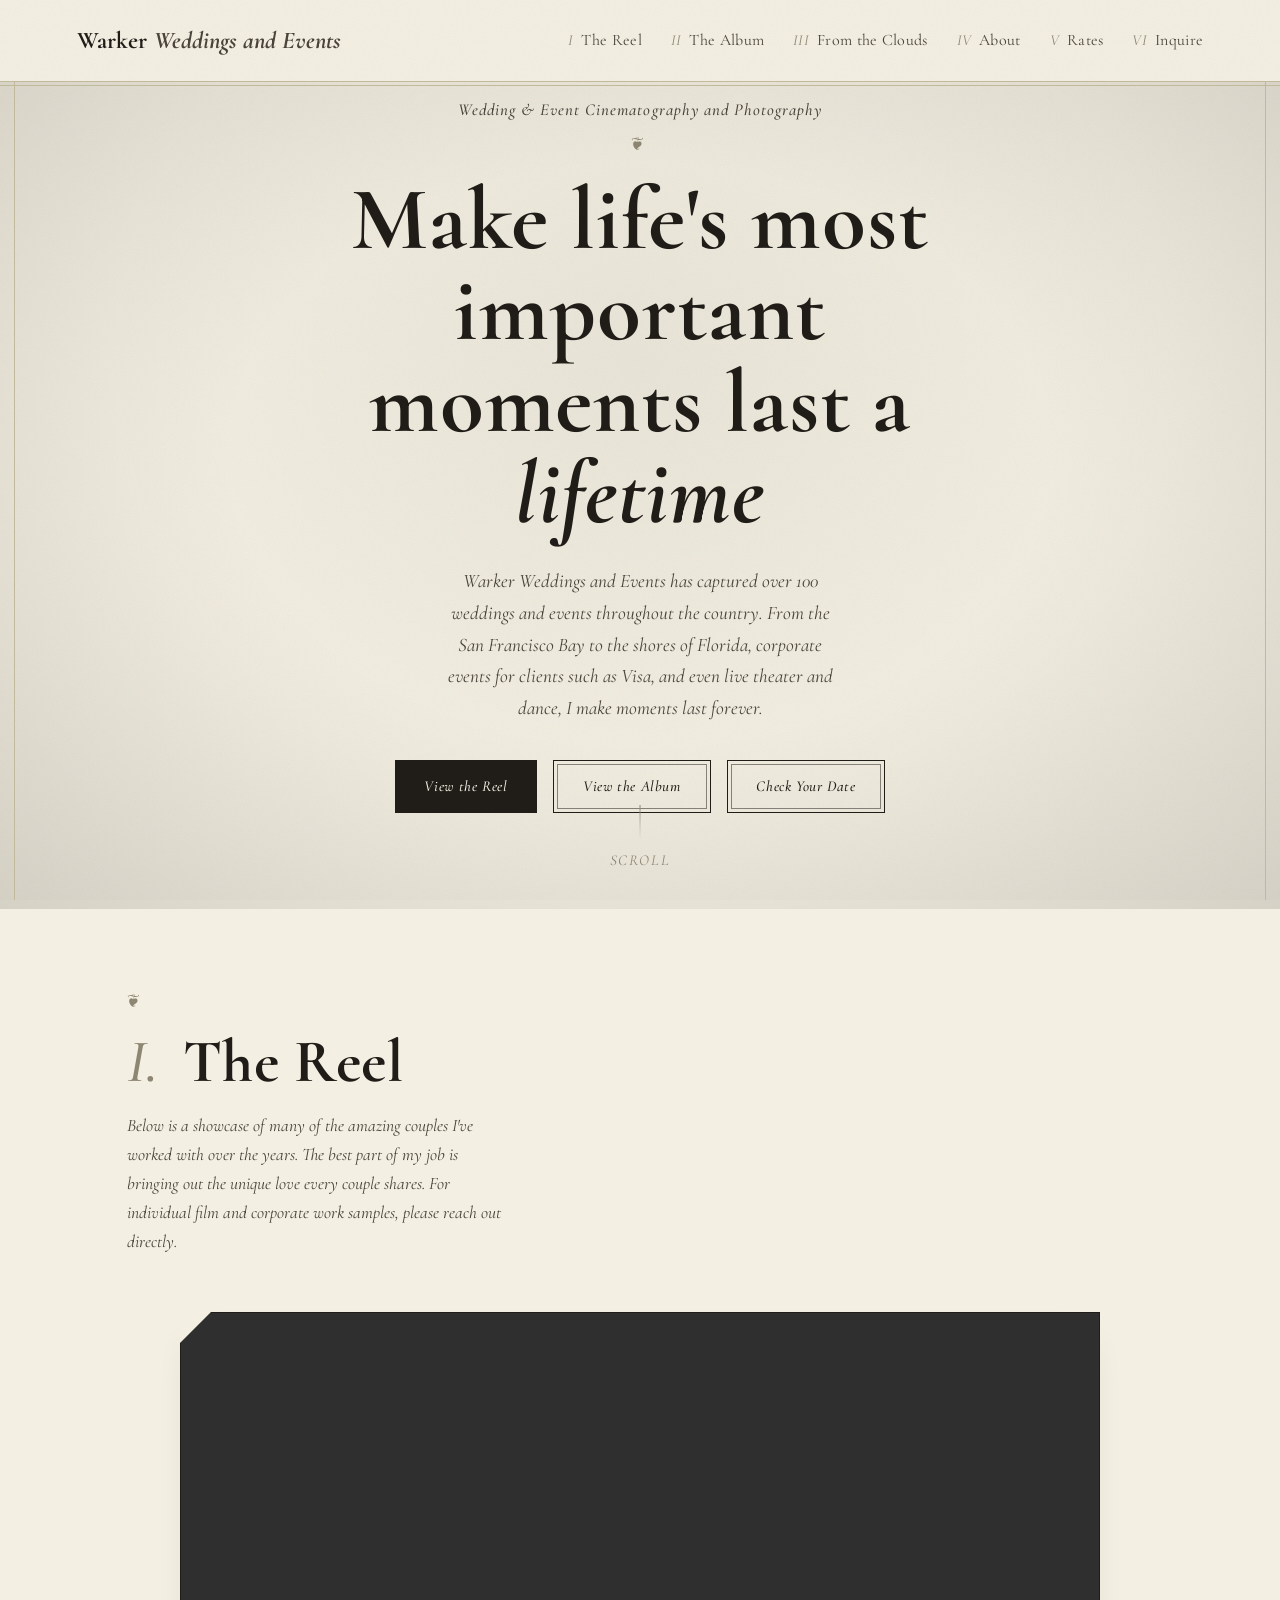
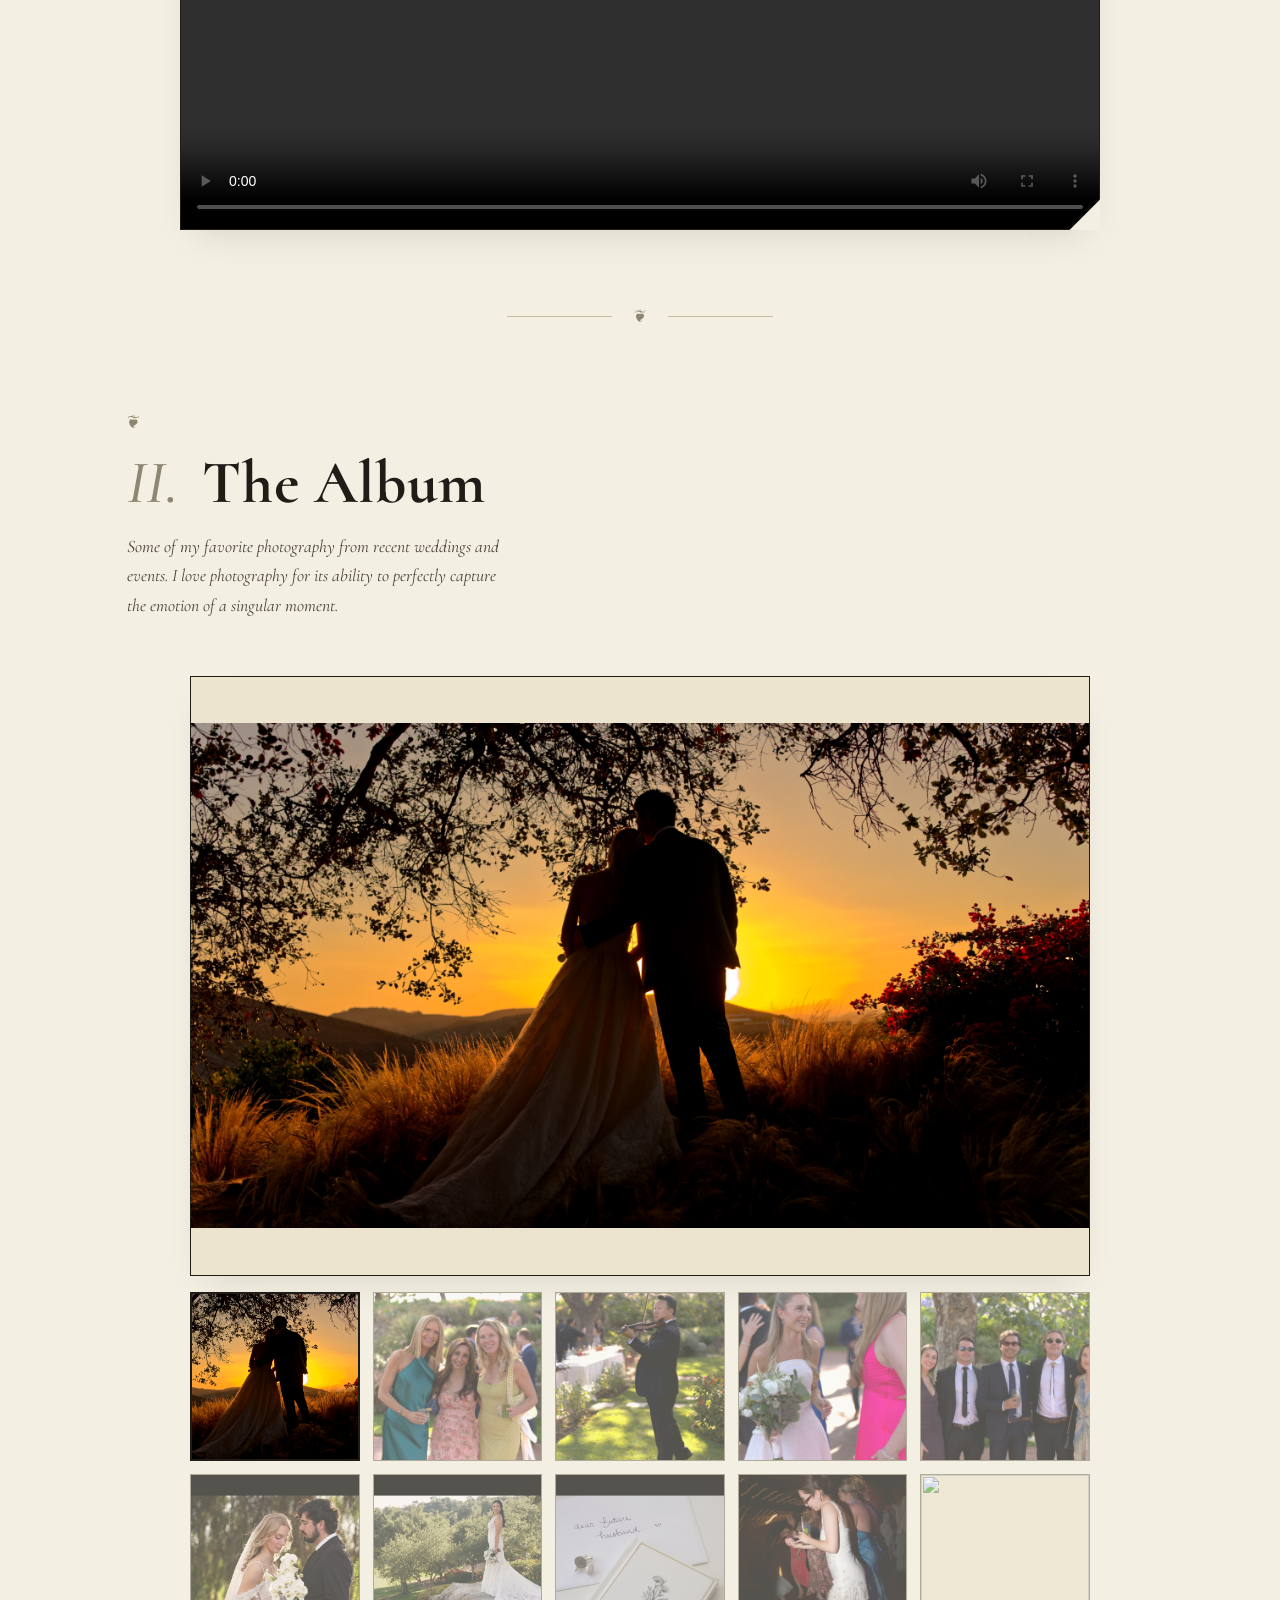
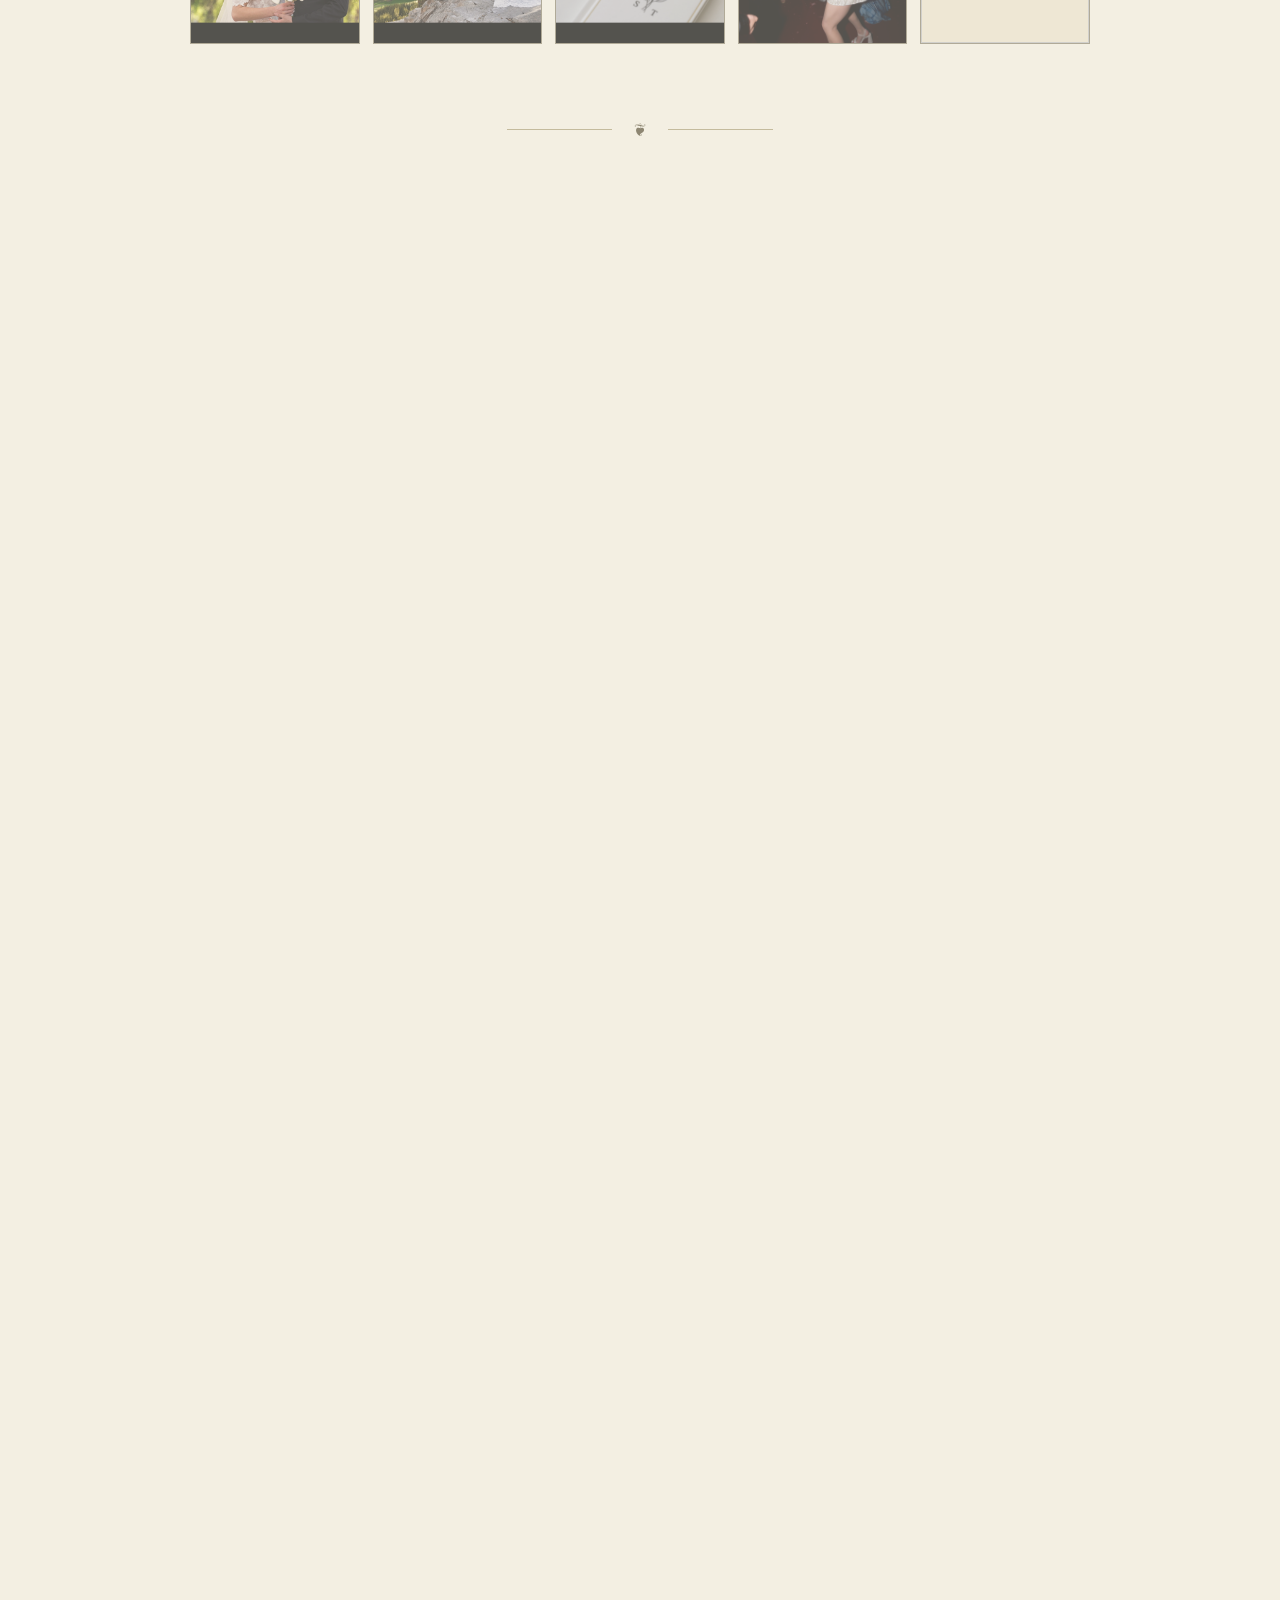
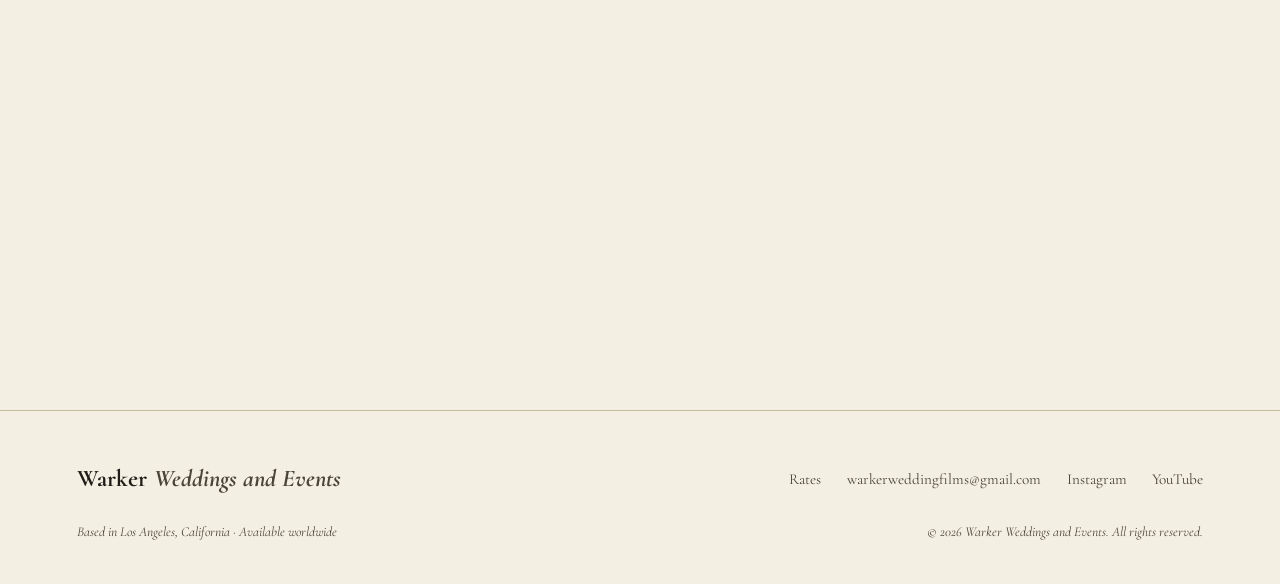
==== commit a9f8fda6: "Add files via upload" ====
--- a/index.html
+++ b/index.html
@@ -42,15 +42,17 @@
   <div class="hero-vignette" aria-hidden="true"></div>
 
   <div class="hero-content">
-    <p class="eyebrow">Wedding &amp; Event Cinematography</p>
-    <div class="flourish" aria-hidden="true">❦</div>
-    <h1 class="hero-title">Some days<br>deserve&nbsp;a&nbsp;<em>director.</em></h1>
-    <p class="hero-sub">Warker Weddings and Events shoots weddings and events as living, breathing
-      stories — not just coverage. Every vow, every toast, every glance held a beat too
-      long, kept exactly as it happened.</p>
+    <p class="eyebrow">Wedding &amp; Event Cinematography and Photography</p>
+    <div class="flourish" aria-hidden="true">❦</div>
+    <h1 class="hero-title">Make life's most important<br>moments last a <em>lifetime</em></h1>
+    <p class="hero-sub">Warker Weddings and Events has captured over 100 weddings and events
+      throughout the country. From the San Francisco Bay to the shores of Florida, corporate
+      events for clients such as Visa, and even live theater and dance, I make moments last
+      forever.</p>
 
     <div class="hero-actions">
       <a href="#reel" class="btn btn-primary">View the Reel</a>
+      <a href="#album" class="btn btn-ghost">View the Album</a>
       <a href="#contact" class="btn btn-ghost">Check Your Date</a>
     </div>
   </div>
@@ -66,8 +68,10 @@
   <div class="section-head">
     <div class="flourish" aria-hidden="true">❦</div>
     <h2><span class="chapter-num">I.</span> The Reel</h2>
-    <p class="section-sub">The wedding film, in full. Swap the source below for your own
-      footage — the frame is built to hold a single feature video.</p>
+    <p class="section-sub">Below is a showcase of many of the amazing couples I've worked
+      with over the years. The best part of my job is bringing out the unique love every
+      couple shares. For individual film and corporate work samples, please reach out
+      directly.</p>
   </div>
 
   <div class="reel-feature">
@@ -78,9 +82,7 @@
       </video>
     </div>
     <div class="reel-meta reel-meta--feature sr-only">
-      <span class="reel-tag">Plate I — The Wedding Film</span>
-      <h3>Marlowe &amp; Quinn</h3>
-      <p>Big Sur, California · 04:12</p>
+      <span class="reel-tag">Wedding &amp; Event Showcase</span>
     </div>
   </div>
 </section>
@@ -92,43 +94,44 @@
   <div class="section-head">
     <div class="flourish" aria-hidden="true">❦</div>
     <h2><span class="chapter-num">II.</span> The Album</h2>
-    <p class="section-sub">Stills from recent weddings and events, pulled from the same
-      cameras as the films. Replace these with your own photography.</p>
+    <p class="section-sub">Some of my favorite photography from recent weddings and events.
+      I love photography for its ability to perfectly capture the emotion of a singular
+      moment.</p>
   </div>
 
   <div class="album-gallery" id="albumGallery">
     <div class="album-featured">
-      <img id="albumFeaturedImg" src="assets/photo-album-1.jpeg" alt="Getting Ready — Marlowe &amp; Quinn">
+      <img id="albumFeaturedImg" src="assets/photo-album-1.jpeg" alt="Photo 1">
     </div>
     <div class="album-thumbs">
-      <button type="button" class="album-thumb is-active" data-src="assets/photo-album-1.jpeg" data-alt="Getting Ready — Marlowe &amp; Quinn" aria-label="Show photo: Getting Ready — Marlowe &amp; Quinn">
+      <button type="button" class="album-thumb is-active" data-src="assets/photo-album-1.jpeg" data-alt="Photo 1" aria-label="Show photo 1">
         <img src="assets/photo-album-1.jpeg" alt="">
       </button>
-      <button type="button" class="album-thumb" data-src="assets/photo-album-2.jpeg" data-alt="The First Look" aria-label="Show photo: The First Look">
+      <button type="button" class="album-thumb" data-src="assets/photo-album-2.jpeg" data-alt="Photo 2" aria-label="Show photo 2">
         <img src="assets/photo-album-2.jpeg" alt="">
       </button>
-      <button type="button" class="album-thumb" data-src="assets/photo-album-3.jpeg" data-alt="Reception Details" aria-label="Show photo: Reception Details">
+      <button type="button" class="album-thumb" data-src="assets/photo-album-3.jpeg" data-alt="Photo 3" aria-label="Show photo 3">
         <img src="assets/photo-album-3.jpeg" alt="">
       </button>
-      <button type="button" class="album-thumb" data-src="assets/photo-album-4.jpeg" data-alt="The Toast" aria-label="Show photo: The Toast">
+      <button type="button" class="album-thumb" data-src="assets/photo-album-4.jpeg" data-alt="Photo 4" aria-label="Show photo 4">
         <img src="assets/photo-album-4.jpeg" alt="">
       </button>
-      <button type="button" class="album-thumb" data-src="assets/photo-album-5.jpeg" data-alt="Golden Hour Portraits" aria-label="Show photo: Golden Hour Portraits">
+      <button type="button" class="album-thumb" data-src="assets/photo-album-5.jpeg" data-alt="Photo 5" aria-label="Show photo 5">
         <img src="assets/photo-album-5.jpeg" alt="">
       </button>
-      <button type="button" class="album-thumb" data-src="assets/photo-album-6.jpeg" data-alt="Last Dance" aria-label="Show photo: Last Dance">
+      <button type="button" class="album-thumb" data-src="assets/photo-album-6.jpeg" data-alt="Photo 6" aria-label="Show photo 6">
         <img src="assets/photo-album-6.jpeg" alt="">
       </button>
-      <button type="button" class="album-thumb" data-src="assets/photo-album-7.jpeg" data-alt="Quiet Moment Before the Ceremony" aria-label="Show photo: Quiet Moment Before the Ceremony">
+      <button type="button" class="album-thumb" data-src="assets/photo-album-7.jpeg" data-alt="Photo 7" aria-label="Show photo 7">
         <img src="assets/photo-album-7.jpeg" alt="">
       </button>
-      <button type="button" class="album-thumb" data-src="assets/photo-album-8.jpeg" data-alt="The Bouquet" aria-label="Show photo: The Bouquet">
+      <button type="button" class="album-thumb" data-src="assets/photo-album-8.jpeg" data-alt="Photo 8" aria-label="Show photo 8">
         <img src="assets/photo-album-8.jpeg" alt="">
       </button>
-      <button type="button" class="album-thumb" data-src="assets/photo-album-9.jpeg" data-alt="Friends and Family" aria-label="Show photo: Friends and Family">
+      <button type="button" class="album-thumb" data-src="assets/photo-album-9.jpeg" data-alt="Photo 9" aria-label="Show photo 9">
         <img src="assets/photo-album-9.jpeg" alt="">
       </button>
-      <button type="button" class="album-thumb" data-src="assets/photo-album-10.jpeg" data-alt="Closing Frame" aria-label="Show photo: Closing Frame">
+      <button type="button" class="album-thumb" data-src="assets/photo-album-10.jpeg" data-alt="Photo 10" aria-label="Show photo 10">
         <img src="assets/photo-album-10.jpeg" alt="">
       </button>
     </div>
@@ -142,8 +145,9 @@
   <div class="section-head">
     <div class="flourish" aria-hidden="true">❦</div>
     <h2><span class="chapter-num">III.</span> The View from the Clouds</h2>
-    <p class="section-sub">Aerial photography and drone film, for the moments that ask
-      to be seen from above.</p>
+    <p class="section-sub">I love drone photography and cinematography because it gives a
+      completely unique angle to the day that no one but the sky can see, elevating the
+      film or photo album to new heights. Pun intended!</p>
   </div>
 
   <div class="clouds-feature">
@@ -156,16 +160,13 @@
 
     <div class="clouds-photo-row">
       <figure class="album-card" data-tone="2">
-        <div class="album-photo"><img src="assets/drone-album-1.jpeg" alt="Coastal Ceremony, From Above"></div>
-        <figcaption class="sr-only">Coastal Ceremony, From Above</figcaption>
+        <div class="album-photo"><img src="assets/drone-album-1.jpeg" alt=""></div>
       </figure>
       <figure class="album-card" data-tone="4">
-        <div class="album-photo"><img src="assets/drone-album-2.jpeg" alt="The Venue Grounds"></div>
-        <figcaption class="sr-only">The Venue Grounds</figcaption>
+        <div class="album-photo"><img src="assets/drone-album-2.jpeg" alt=""></div>
       </figure>
       <figure class="album-card" data-tone="5">
-        <div class="album-photo"><img src="assets/drone-album-3.jpeg" alt="Reception Tent at Dusk"></div>
-        <figcaption class="sr-only">Reception Tent at Dusk</figcaption>
+        <div class="album-photo"><img src="assets/drone-album-3.jpeg" alt=""></div>
       </figure>
     </div>
   </div>
@@ -181,14 +182,18 @@
 
   <div class="about-content">
     <div class="flourish" aria-hidden="true">❦</div>
-    <h2><span class="chapter-num">IV.</span> Hi, I'm <em>[Your&nbsp;Name]</em>.</h2>
-    <p class="about-lede">I've spent the last several years learning what a wedding day
-      actually sounds like — the quiet before the first look, the noise of a dance
-      floor at full tilt, a best man's voice cracking mid-toast. I build films around
-      those sounds, not around a shot list.</p>
-    <p>Based in <em>[Your City, State]</em> and available to travel anywhere the story
-      takes me. Every project is shot, edited, color graded, and mixed by hand — no
-      outsourced editors, no templated cuts.</p>
+    <h2><span class="chapter-num">IV.</span> Hi, I'm <em>Michael</em>.</h2>
+    <p class="about-lede">After documenting over 100 weddings, I've learned not only how
+      to make a great film and photo album, but I've also learned how to be a great
+      partner to my couples' on their special day. I pride myself when the backup bowtie
+      I've packed gets used by the father of the groom, or when the dress tape I pack
+      helps a bridesmaid getting in her dress, or the couple feels so comfortable to cry
+      next to me, and I have a pack of tissues waiting for them to use.</p>
+    <p>For me, documenting weddings isn't just a job. It's a real privilege for me to
+      create a piece of art with you that could only exist from the magic we make
+      together. I want to build something that you'll look back on every year on your
+      anniversary, cuddling with your partner, and laughing at all the special moments
+      from the best day of your lives.</p>
 
     <a href="#contact" class="btn btn-ghost about-cta">Let's Talk</a>
   </div>
@@ -199,19 +204,20 @@
 <!-- ============ RATES TEASER ============ -->
 <section class="rates-teaser reveal" id="rates">
   <div class="flourish" aria-hidden="true">❦</div>
-  <h2><span class="chapter-num">V.</span> What It Costs to<br>Keep the Day.</h2>
-  <p class="section-sub">Three formats, fully customizable, from a tight highlight
-    film to a full documentary edit. The complete breakdown lives on its own page.</p>
-  <a href="rates.html" class="btn btn-primary">View the Rate Card</a>
+  <h2><span class="chapter-num">V.</span> The Investment</h2>
+  <p class="section-sub">Customizable packages so you can capture the day your way. See
+    rates page for complete details.</p>
+  <a href="rates.html" class="btn btn-primary">Rates</a>
 </section>
 
 <!-- ============ CONTACT ============ -->
 <section class="contact reveal" id="contact">
   <div class="contact-inner">
     <div class="flourish" aria-hidden="true">❦</div>
-    <h2><span class="chapter-num">VI.</span> Tell me about<br>your day.</h2>
-    <p class="section-sub">Fill this in and I'll reply within 48 hours with
-      availability and next steps.</p>
+    <h2><span class="chapter-num">VI.</span> Let's talk about<br>your dream day</h2>
+    <p class="section-sub">Guaranteed replies within 48 hours. If I'm not available, I'll
+      connect you to a qualified professional from my wide network of wedding filmmakers
+      and photographers.</p>
 
     <div class="package-recap" id="packageRecap" hidden>
       <p class="package-recap-label">Your Selected Package</p>
@@ -261,13 +267,13 @@
     <a href="#top" class="brand">Warker<span>Weddings&nbsp;and&nbsp;Events</span></a>
     <nav class="footer-nav">
       <a href="rates.html">Rates</a>
-      <a href="mailto:hello@yourdomain.com">hello@yourdomain.com</a>
-      <a href="#">Instagram</a>
-      <a href="#">Vimeo</a>
+      <a href="mailto:warkerweddingfilms@gmail.com">warkerweddingfilms@gmail.com</a>
+      <a href="https://www.instagram.com/michaelwarkerweddingfilms?igsh=NTc4MTIwNjQ2YQ%3D%3D&utm_source=qr" target="_blank" rel="noopener">Instagram</a>
+      <a href="https://youtube.com/@warkerweddingfilms?si=VGf2ejMpMskxTKE1" target="_blank" rel="noopener">YouTube</a>
     </nav>
   </div>
   <div class="footer-row footer-row--meta">
-    <p>Based in [Your City] · Available worldwide</p>
+    <p>Based in Los Angeles, California · Available worldwide</p>
     <p>&copy; <span id="year"></span> Warker Weddings and Events. All rights reserved.</p>
   </div>
 </footer>
--- a/styles.css
+++ b/styles.css
@@ -352,7 +352,7 @@
   overflow: hidden; background: var(--paper-raised);
 }
 .album-featured img{
-  width: 100%; height: 100%; object-fit: cover; display: block;
+  width: 100%; height: 100%; object-fit: contain; display: block;
   transition: opacity 0.25s var(--ease);
 }
 .album-featured.is-switching img{ opacity: 0; }
@@ -456,7 +456,13 @@
 /* ====================================================
    PAGE INTRO — used on standalone pages like rates.html
    ==================================================== */
-.page-intro{ text-align:center; padding-top: 9rem; }
+.page-intro{
+  position: relative; overflow: hidden; max-width: none; min-height: 65vh;
+  display: flex; align-items: center; justify-content: center;
+  text-align: center; padding-top: 9rem; padding-bottom: 4rem;
+}
+.page-intro-content{ position: relative; z-index: 2; }
+.page-intro .hero-video{ object-position: center top; }
 .page-intro .flourish{ margin-left:auto; margin-right:auto; }
 .page-intro .section-sub{ margin: 0 auto 0; max-width: 52ch; }
 
@@ -499,23 +505,29 @@
 }
 .formats-grid--horizontal .format-card{
   padding: 0; overflow: hidden;
+  width: 100%; align-self: stretch; flex-shrink: 0;
 }
 .formats-grid--horizontal .format-card--featured{
   transform: none; /* a vertical lift doesn't read well in a full-width stack */
 }
 
 .format-toggle{
-  width: 100%; display: flex; align-items: center; justify-content: space-between;
-  gap: 1.2rem; background: none; border: none; cursor: pointer;
-  padding: 1.6rem 2.2rem; text-align: left; font: inherit; color: inherit;
-}
-.format-toggle-text{ display: flex; flex-direction: column; gap: 0.25em; }
-.format-toggle .format-kicker{ margin-bottom: 0; }
+  width: 100%; display: grid; grid-template-columns: minmax(0, 60%) minmax(0, 1fr) 24px;
+  align-items: center; gap: 1.2rem; background: none; border: none; cursor: pointer;
+  padding: 1.3rem 2.2rem; text-align: left; font: inherit; color: inherit;
+}
+.format-toggle-text{
+  min-width: 0; display: flex; flex-direction: row; align-items: baseline;
+  gap: 0.6em; flex-wrap: wrap;
+}
+.format-toggle .format-kicker{ margin-bottom: 0; order: 2; }
+.format-toggle .format-kicker::before{ content: "\00b7"; margin-right: 0.6em; color: var(--ink-faint); }
 .format-toggle-title{
+  order: 1;
   font-family: var(--font-display); font-weight: 700;
   font-size: clamp(1.35rem, 2.2vw, 1.7rem); color: var(--ink);
 }
-.formats-grid--horizontal .format-price{ margin-bottom: 0; white-space: nowrap; }
+.formats-grid--horizontal .format-price{ margin-bottom: 0; white-space: nowrap; text-align: right; }
 
 .format-chevron{
   width: 20px; height: 20px; position: relative; flex-shrink: 0;
@@ -547,10 +559,10 @@
 }
 
 .format-media{
-  width: 260px; max-width: 100%; aspect-ratio: 16/9;
+  width: 100%; aspect-ratio: 16/9;
   border: 1px solid var(--ink); overflow: hidden;
   background: var(--paper-raised);
-  margin: 1.4rem 0;
+  margin: 1.4rem auto;
 }
 .format-media--photo{ aspect-ratio: 4/3; }
 .format-media video, .format-media img{
@@ -560,7 +572,7 @@
   .format-media video{ display: none; }
 }
 
-.format-actions{ display: flex; gap: 1rem; flex-wrap: wrap; }
+.format-actions{ display: flex; gap: 1rem; flex-wrap: wrap; justify-content: center; }
 .format-actions .btn{ flex: 0 0 auto; }
 
 /* ====================================================
@@ -632,7 +644,15 @@
   border: 1px solid var(--ink);
   background: linear-gradient(140deg, #d8d1b8, #b6ac88); /* fallback tone until a real photo is added */
   overflow: hidden;
-}
+  cursor: pointer;
+  transition: transform 0.25s var(--ease), box-shadow 0.25s var(--ease);
+}
+.addon-photo:hover{
+  transform: translateY(-4px);
+  box-shadow: 0 16px 32px -16px var(--shadow);
+}
+.addon[data-addon="add-hours"] .addon-photo{ cursor: default; }
+.addon.is-active .addon-photo{ outline: 2px solid var(--paper); outline-offset: -2px; }
 .addon-photo img{
   position: absolute; inset: 0; width: 100%; height: 100%;
   object-fit: cover; display: block;
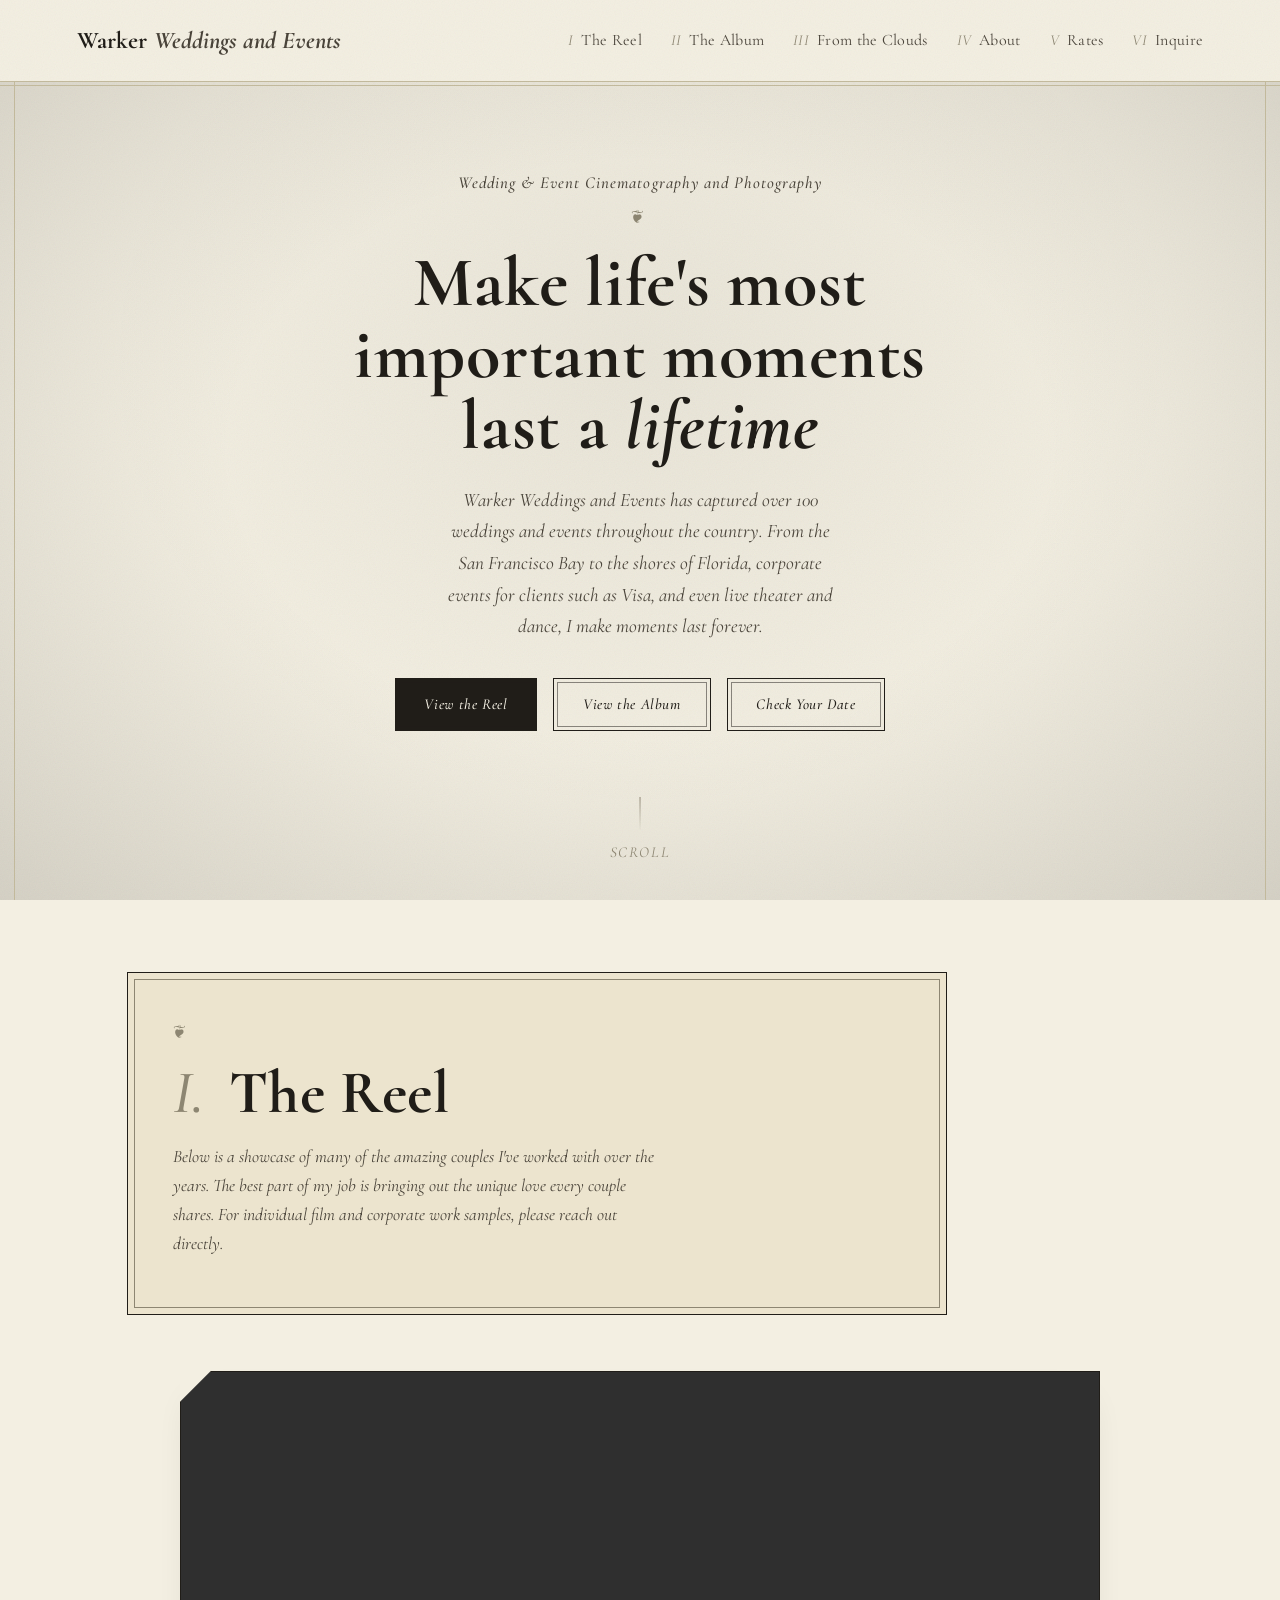
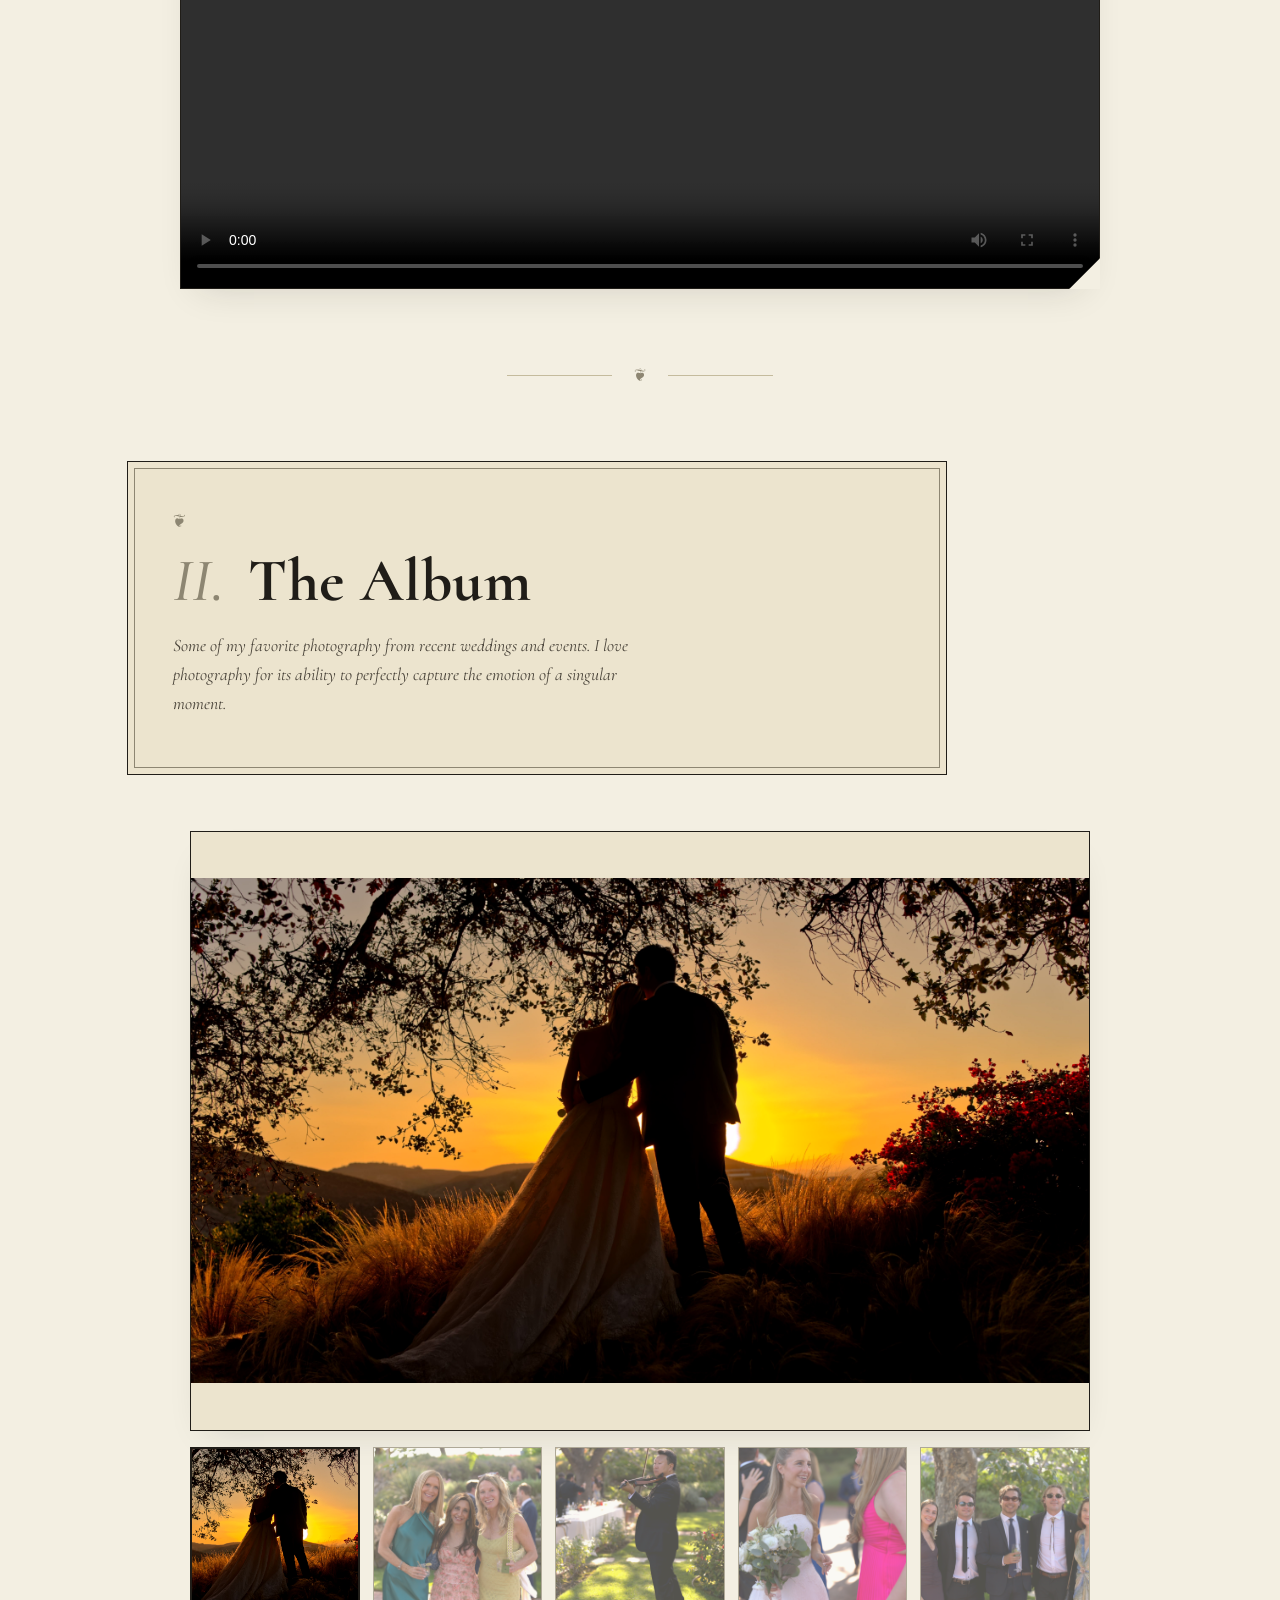
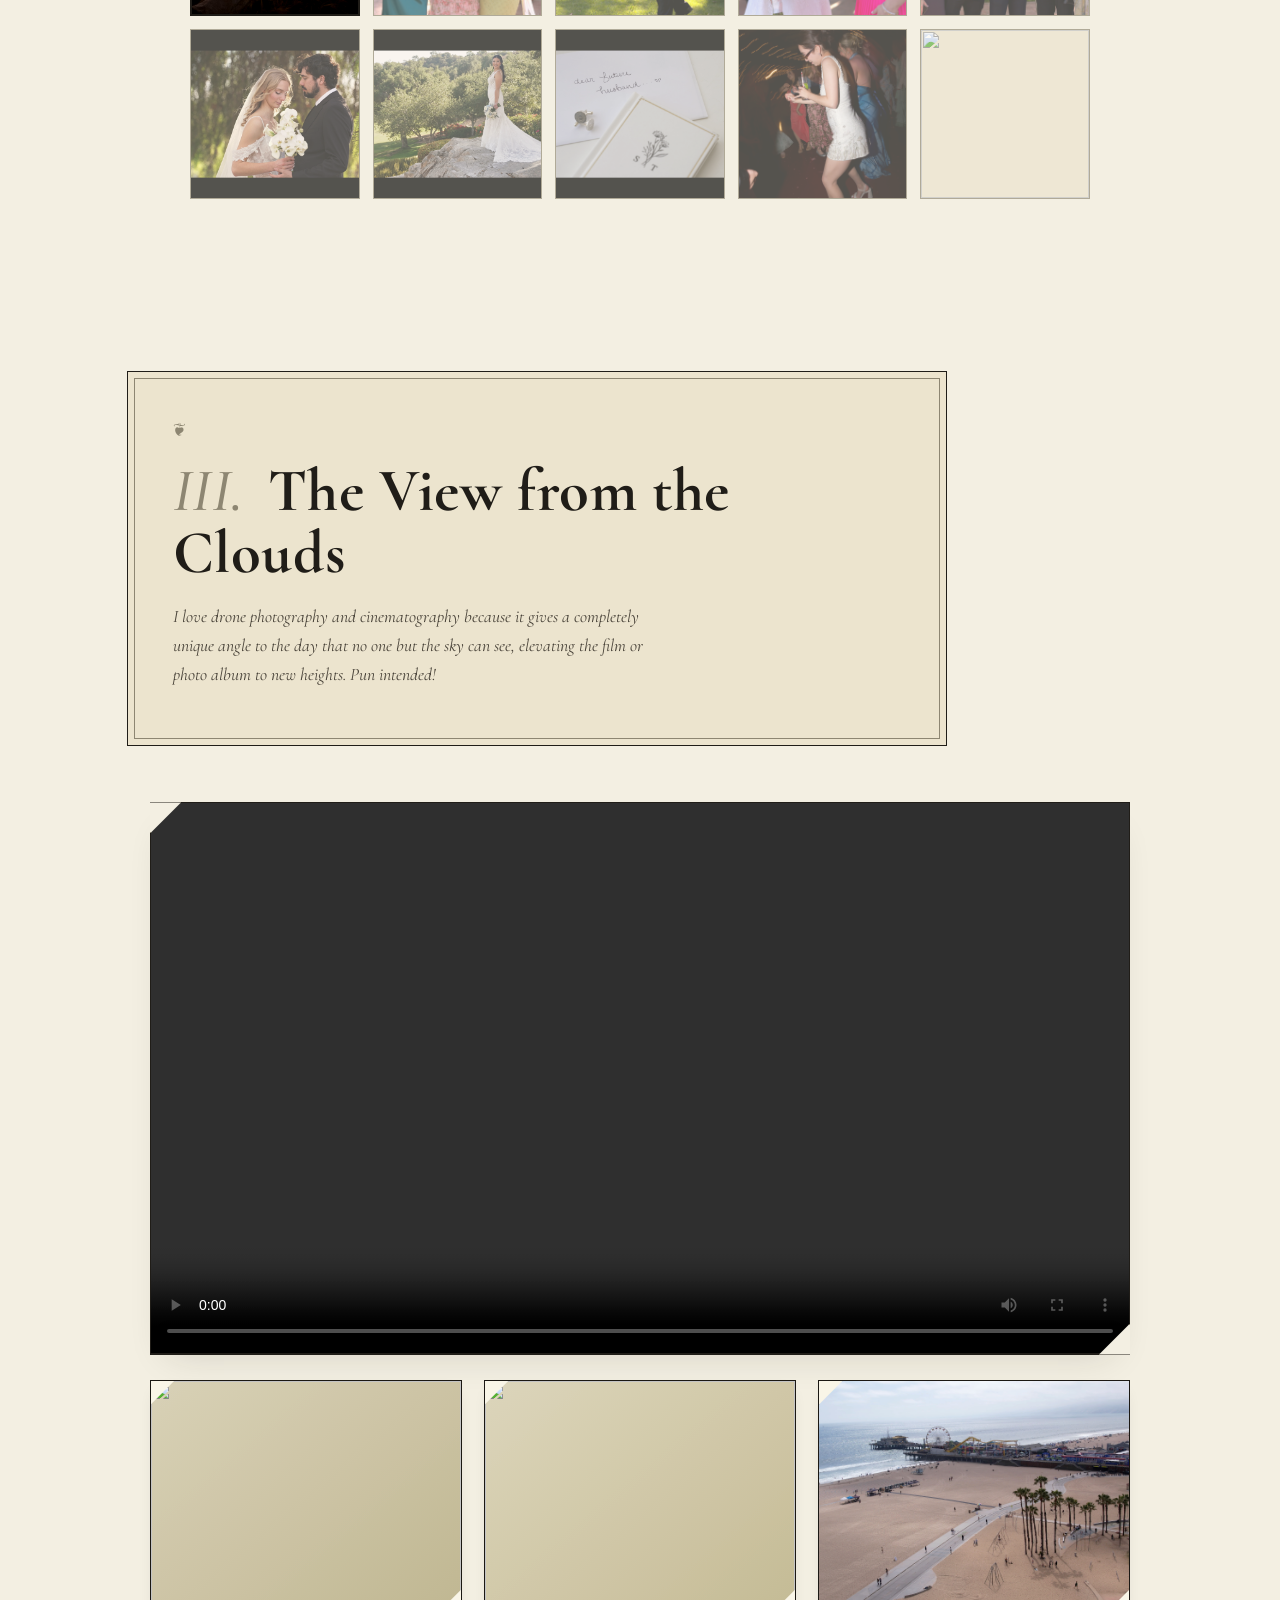
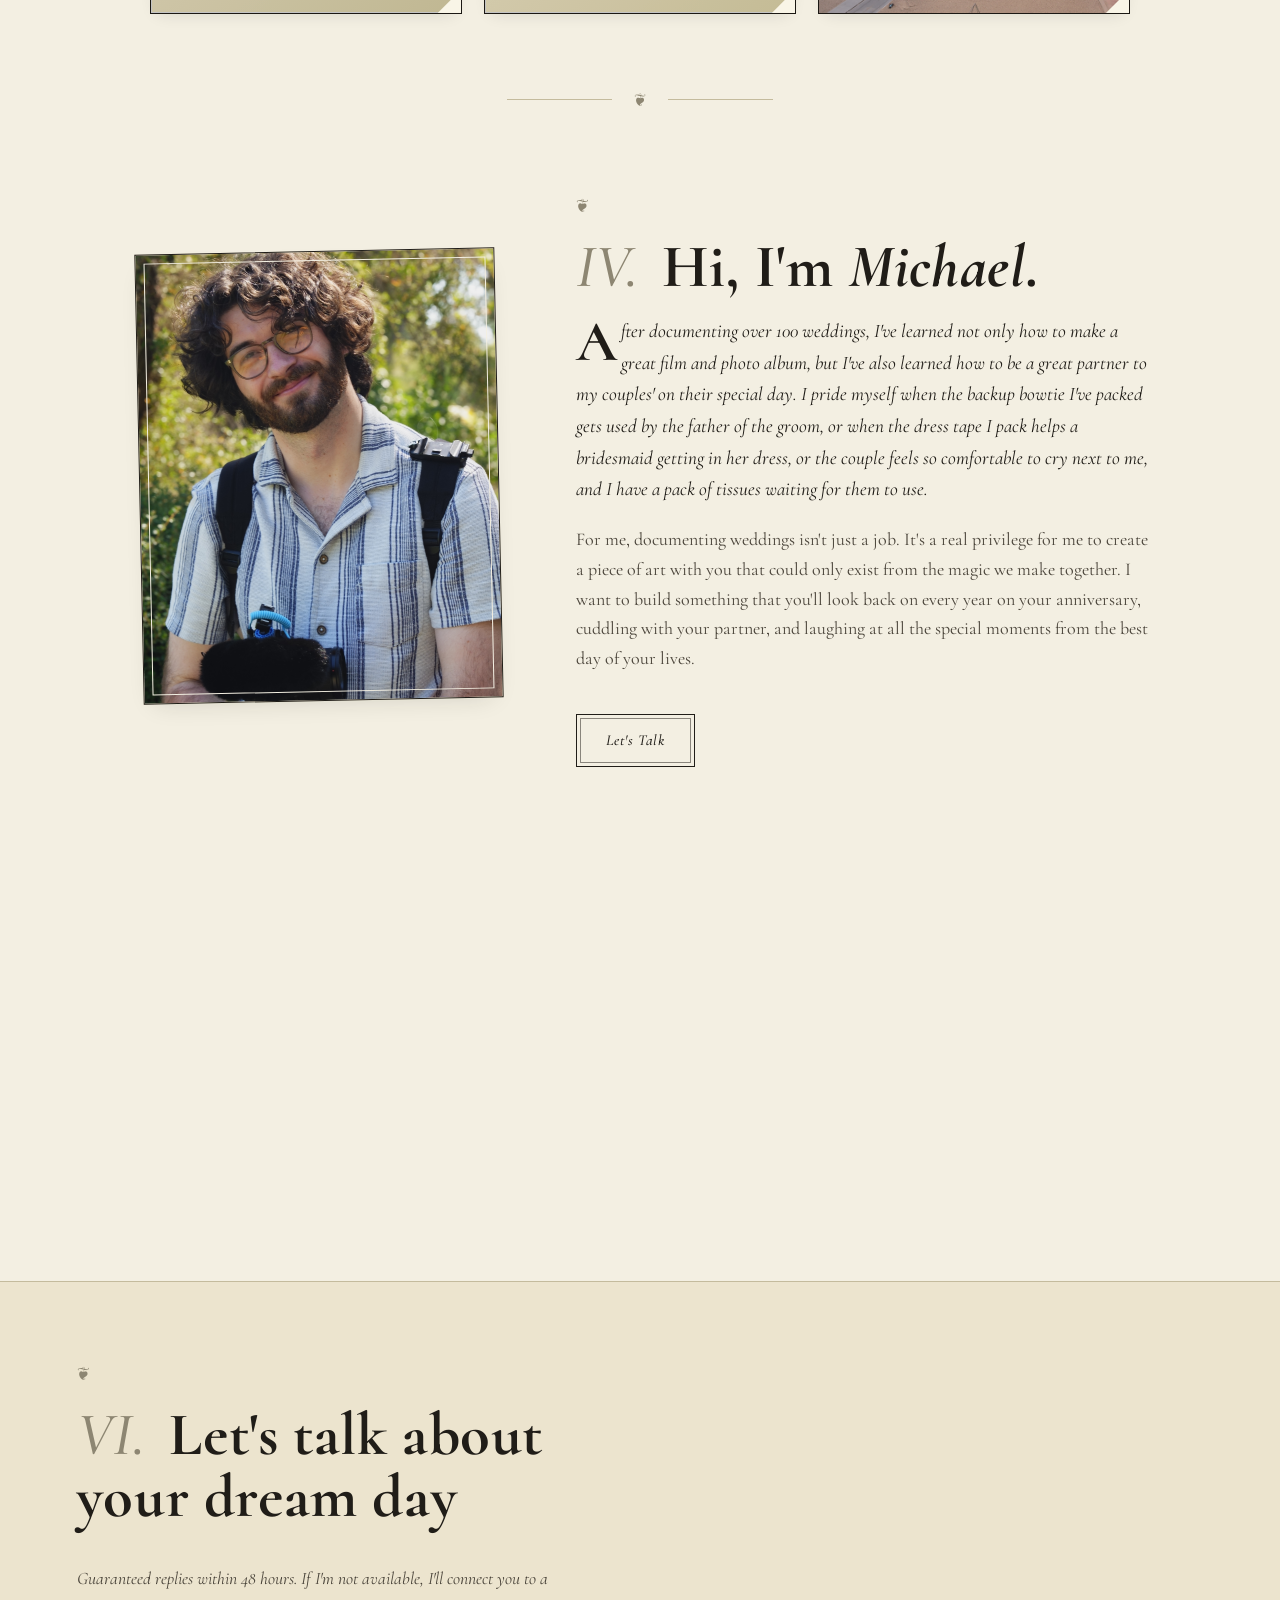
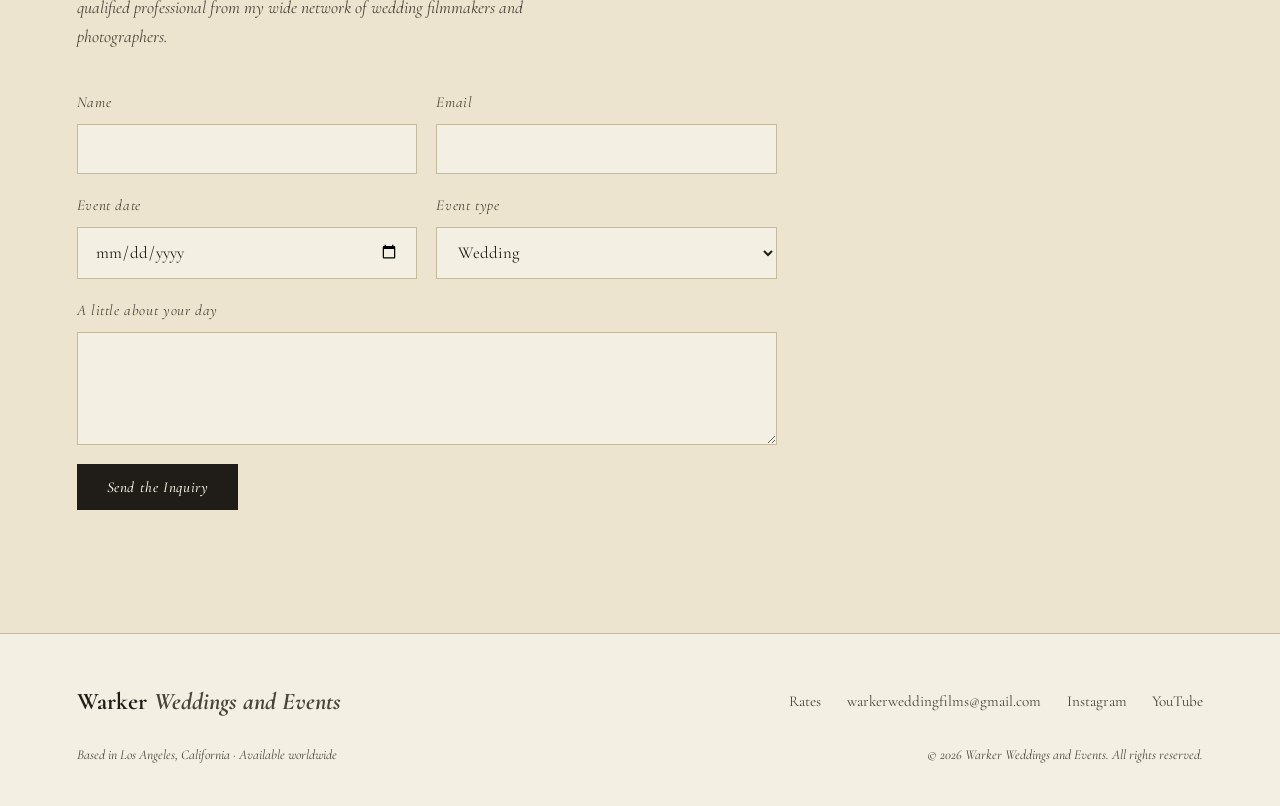
==== commit 3e8d4247: "Add files via upload" ====
--- a/index.html
+++ b/index.html
@@ -44,7 +44,7 @@
   <div class="hero-content">
     <p class="eyebrow">Wedding &amp; Event Cinematography and Photography</p>
     <div class="flourish" aria-hidden="true">❦</div>
-    <h1 class="hero-title">Make life's most important<br>moments last a <em>lifetime</em></h1>
+    <h1 class="hero-title">Make life's most<br>important moments<br>last a <em>lifetime</em></h1>
     <p class="hero-sub">Warker Weddings and Events has captured over 100 weddings and events
       throughout the country. From the San Francisco Bay to the shores of Florida, corporate
       events for clients such as Visa, and even live theater and dance, I make moments last
@@ -65,7 +65,7 @@
 
 <!-- ============ REEL / PORTFOLIO ============ -->
 <section class="reel reveal" id="reel">
-  <div class="section-head">
+  <div class="section-head section-head--framed">
     <div class="flourish" aria-hidden="true">❦</div>
     <h2><span class="chapter-num">I.</span> The Reel</h2>
     <p class="section-sub">Below is a showcase of many of the amazing couples I've worked
@@ -91,7 +91,7 @@
 
 <!-- ============ THE ALBUM ============ -->
 <section class="album reveal" id="album">
-  <div class="section-head">
+  <div class="section-head section-head--framed">
     <div class="flourish" aria-hidden="true">❦</div>
     <h2><span class="chapter-num">II.</span> The Album</h2>
     <p class="section-sub">Some of my favorite photography from recent weddings and events.
@@ -142,7 +142,7 @@
 
 <!-- ============ THE VIEW FROM THE CLOUDS ============ -->
 <section class="clouds reveal" id="clouds">
-  <div class="section-head">
+  <div class="section-head section-head--framed">
     <div class="flourish" aria-hidden="true">❦</div>
     <h2><span class="chapter-num">III.</span> The View from the Clouds</h2>
     <p class="section-sub">I love drone photography and cinematography because it gives a
--- a/styles.css
+++ b/styles.css
@@ -116,8 +116,19 @@
 @media (prefers-reduced-motion: reduce){
   .reveal{ opacity: 1; transform: none; transition: none; }
 }
-.section-head{ max-width: 640px; margin-bottom: 3.5rem; }
-.section-sub{ font-size: 1.1rem; max-width: 48ch; font-style: italic; }
+.section-head{ max-width: 820px; margin-bottom: 3.5rem; }
+
+.section-head--framed{
+  position: relative;
+  border: 1px solid var(--ink);
+  padding: 2.4rem 2.8rem;
+  background: var(--paper-raised);
+}
+.section-head--framed::before{
+  content: ""; position: absolute; inset: 6px;
+  border: 1px solid var(--ink-faint); pointer-events: none;
+}
+.section-sub{ font-size: 1.1rem; max-width: 62ch; font-style: italic; }
 
 /* ====================================================
    PAPER GRAIN OVERLAY
@@ -216,7 +227,7 @@
   background: radial-gradient(ellipse at 50% 50%, transparent 45%, rgba(32,29,24,0.14) 100%);
 }
 .hero-content{ position:relative; z-index:2; max-width: 760px; }
-.hero-title{ font-size: clamp(2.8rem, 8vw, 5.6rem); }
+.hero-title{ font-size: clamp(2.2rem, 6vw, 4.4rem); }
 .hero-sub{
   font-family: var(--font-body); font-style: italic; font-size: 1.2rem;
   max-width: 50ch; margin: 1.4rem auto 2.2rem; color: var(--ink-soft);
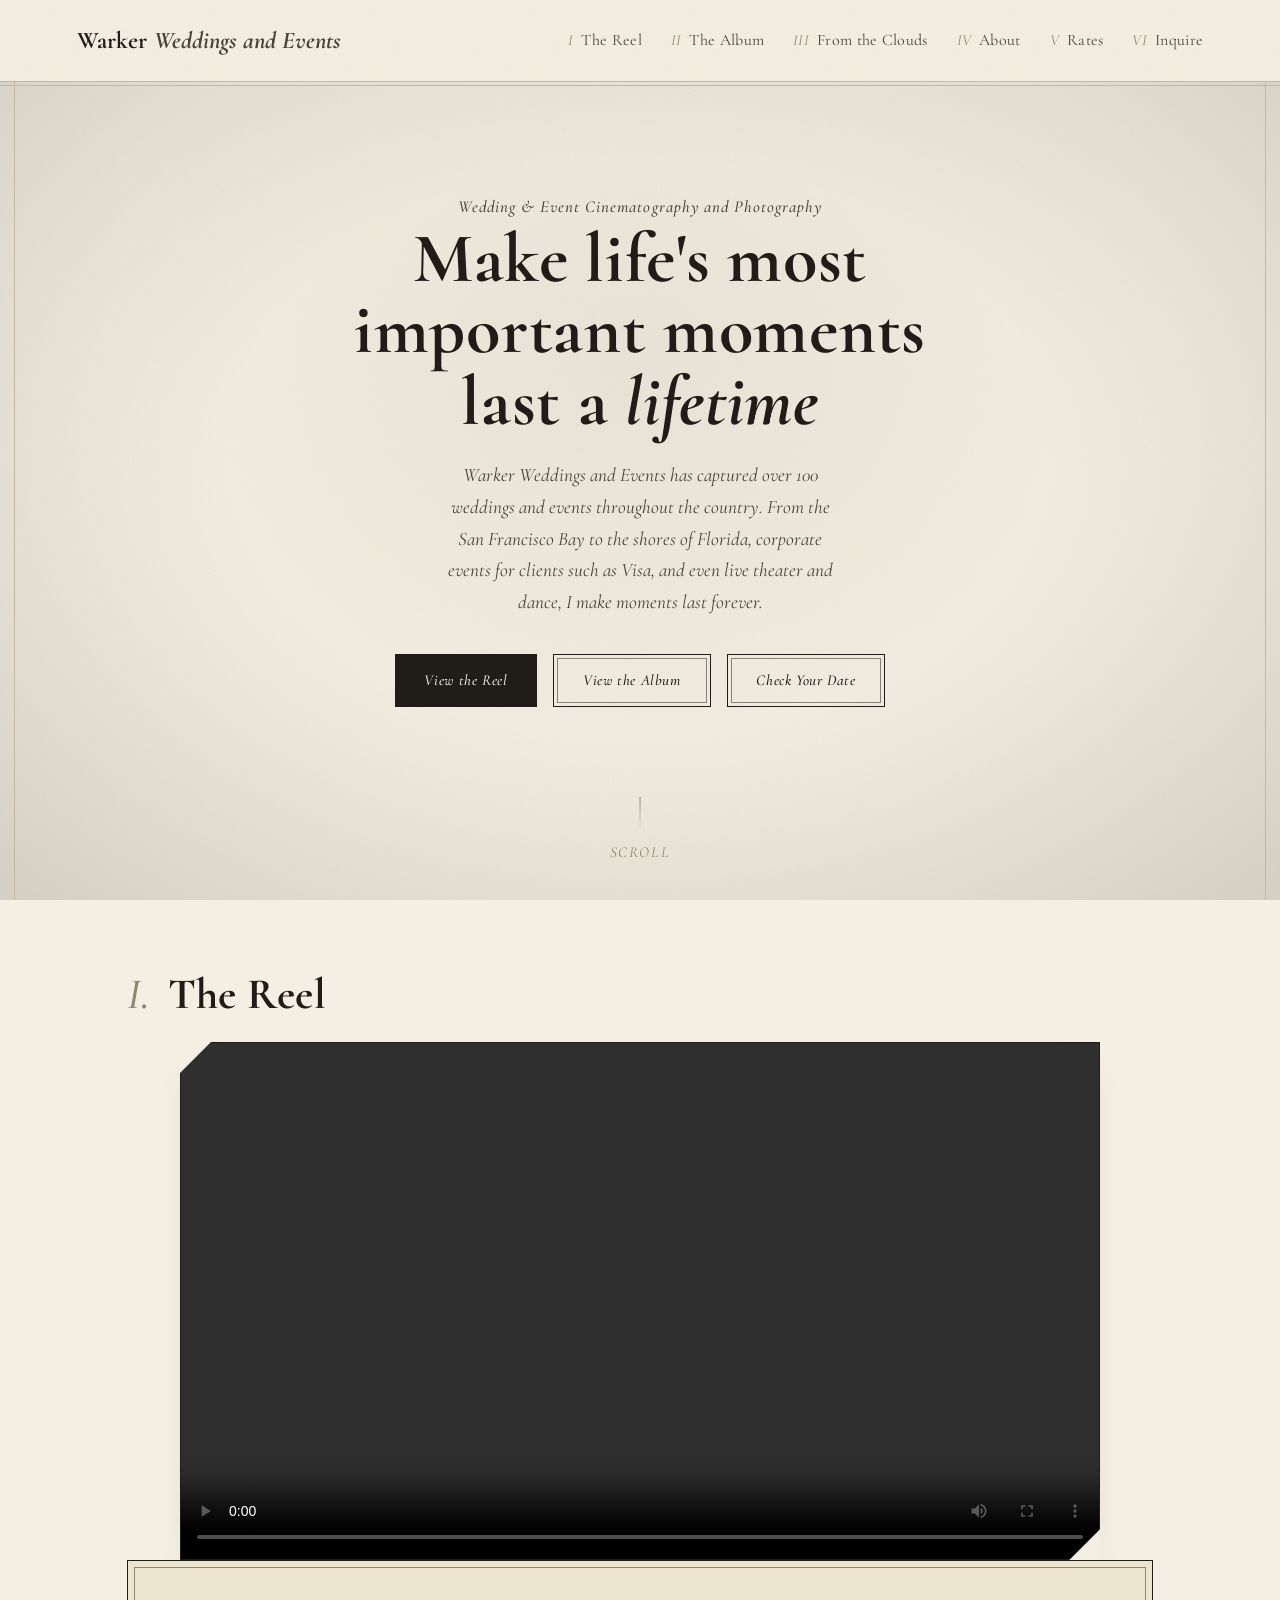
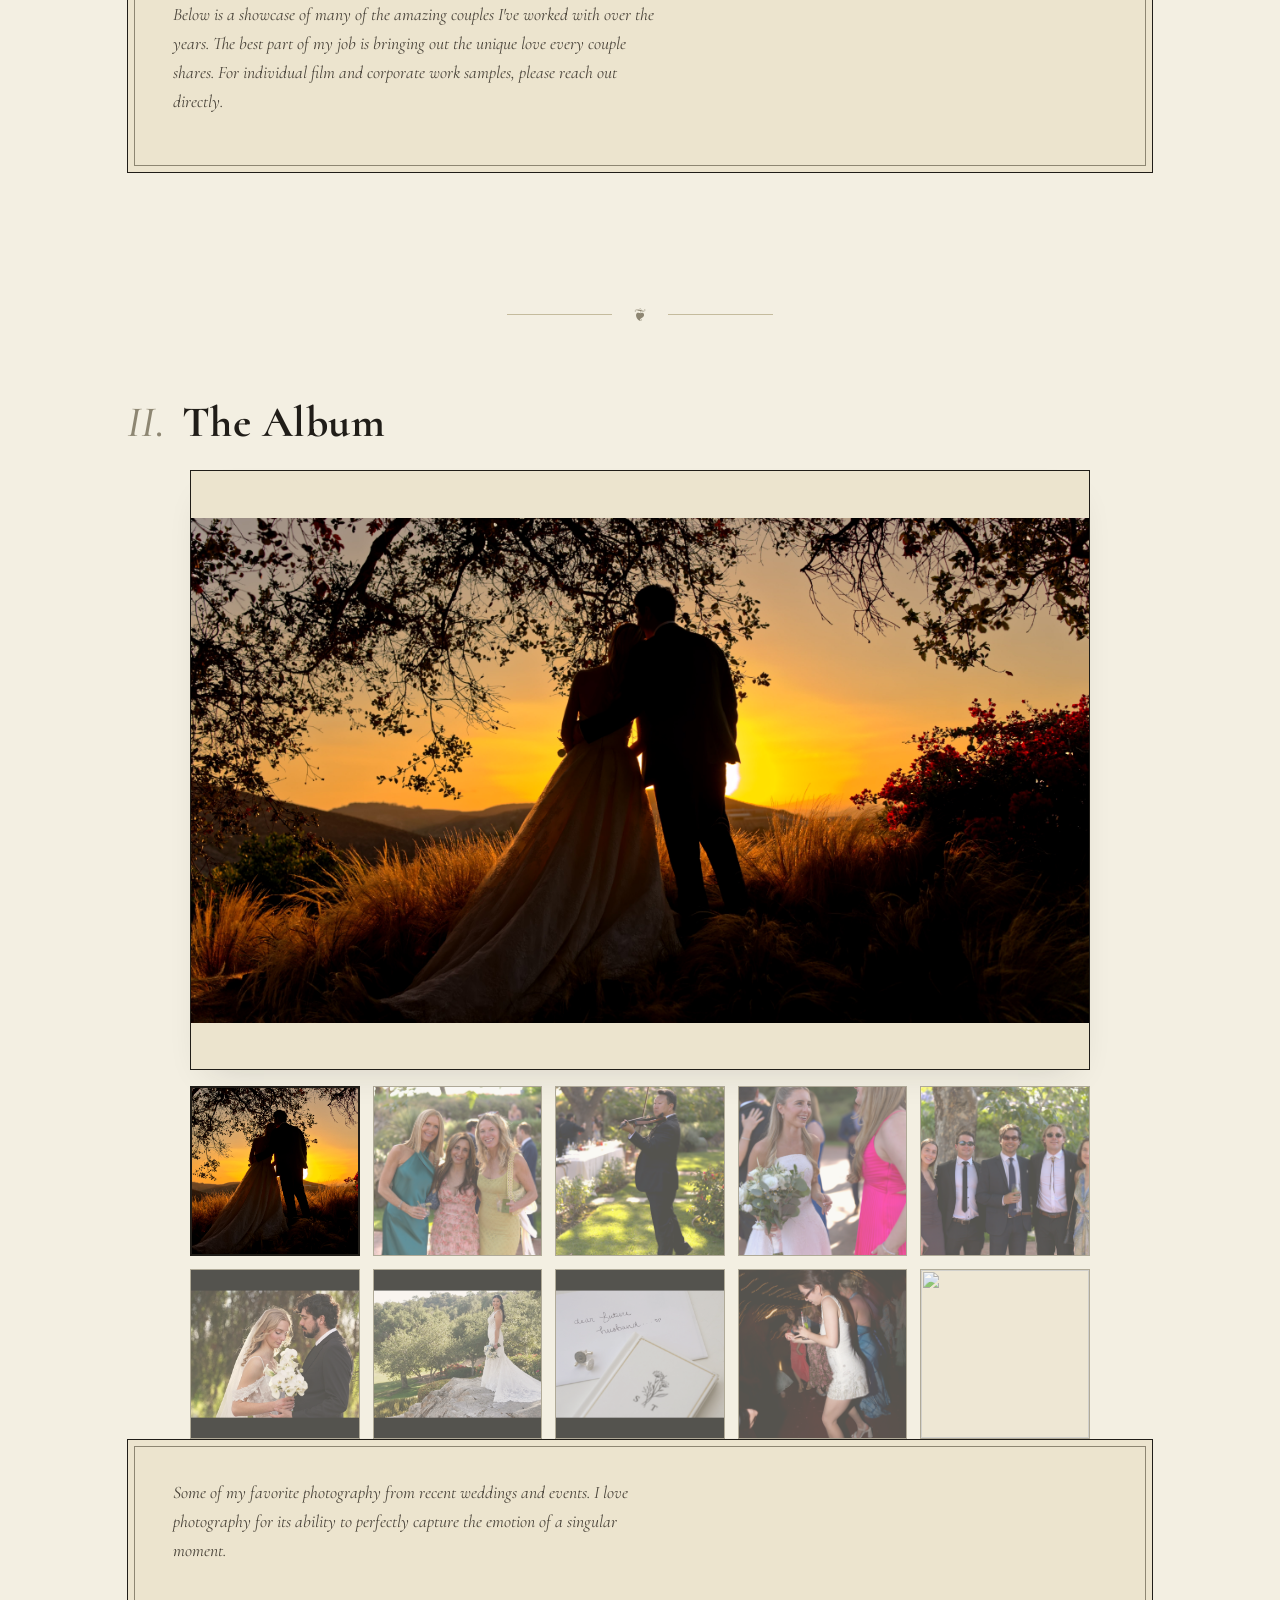
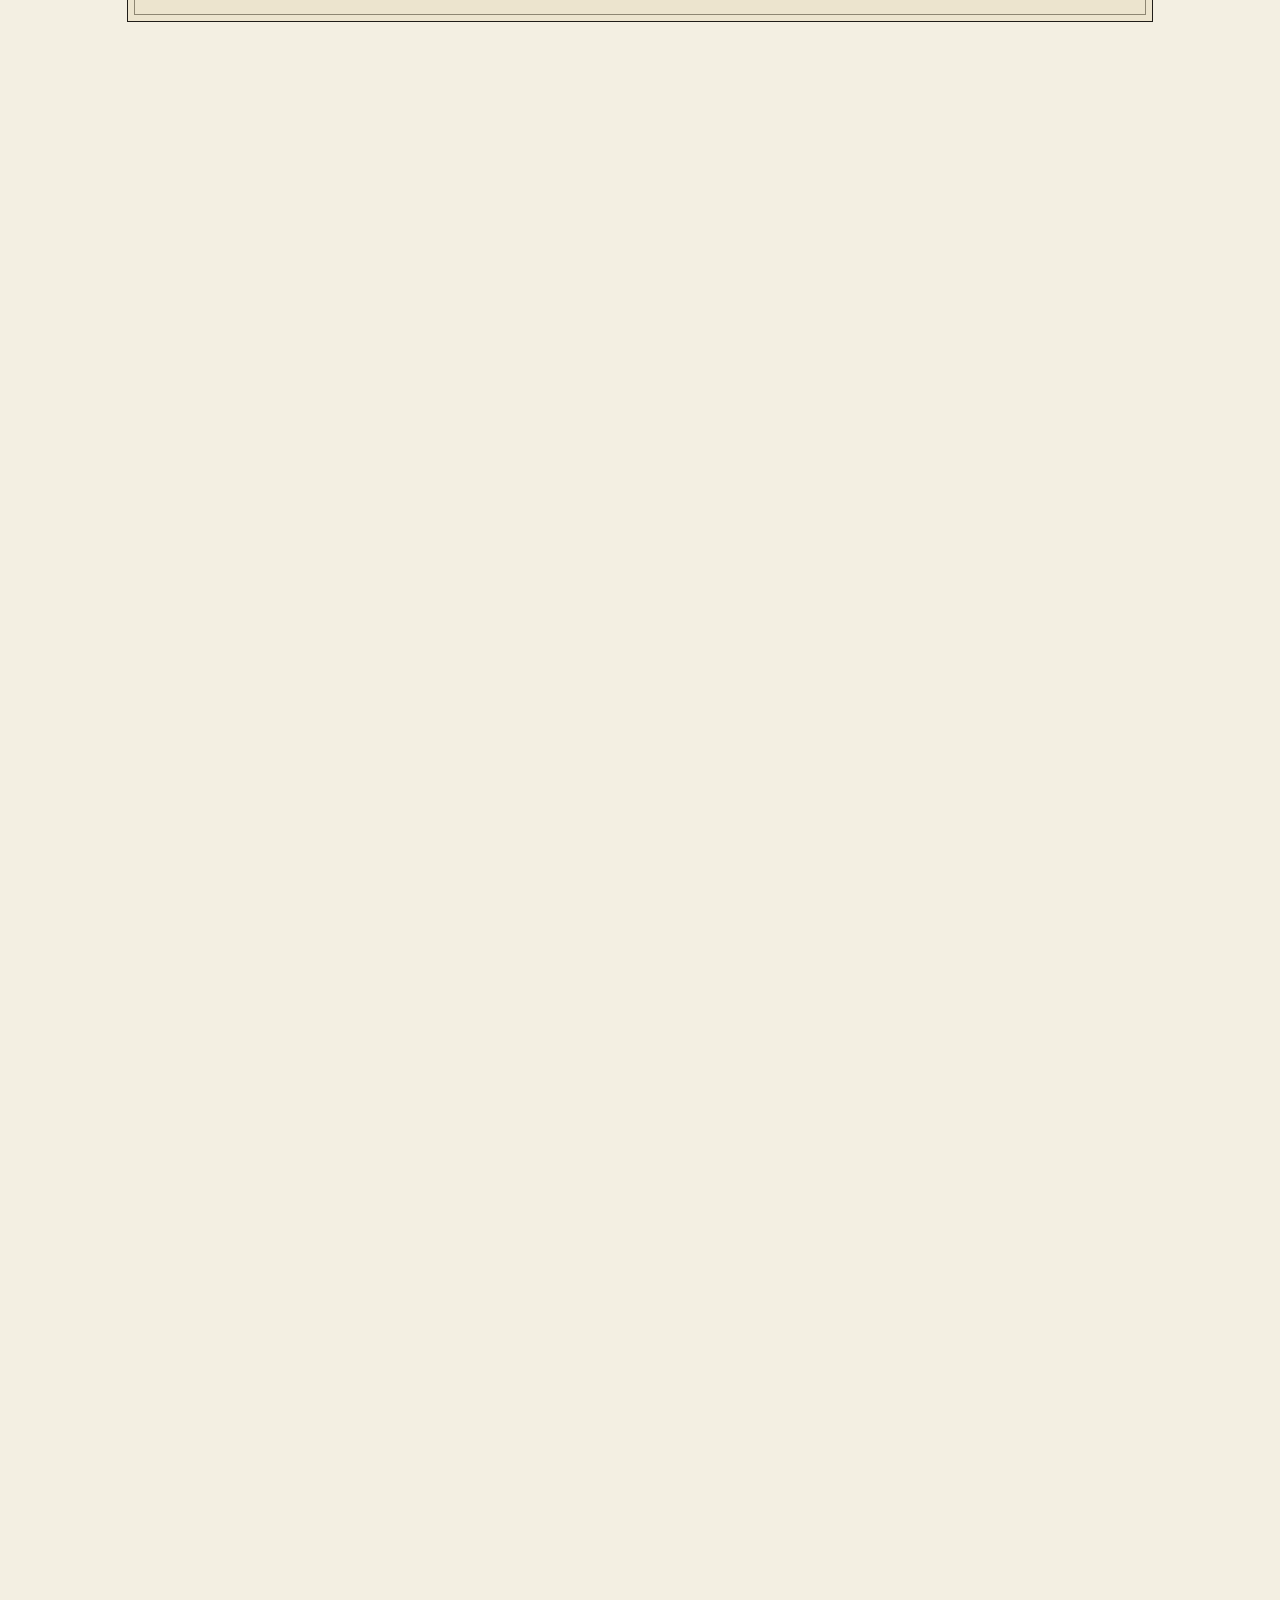
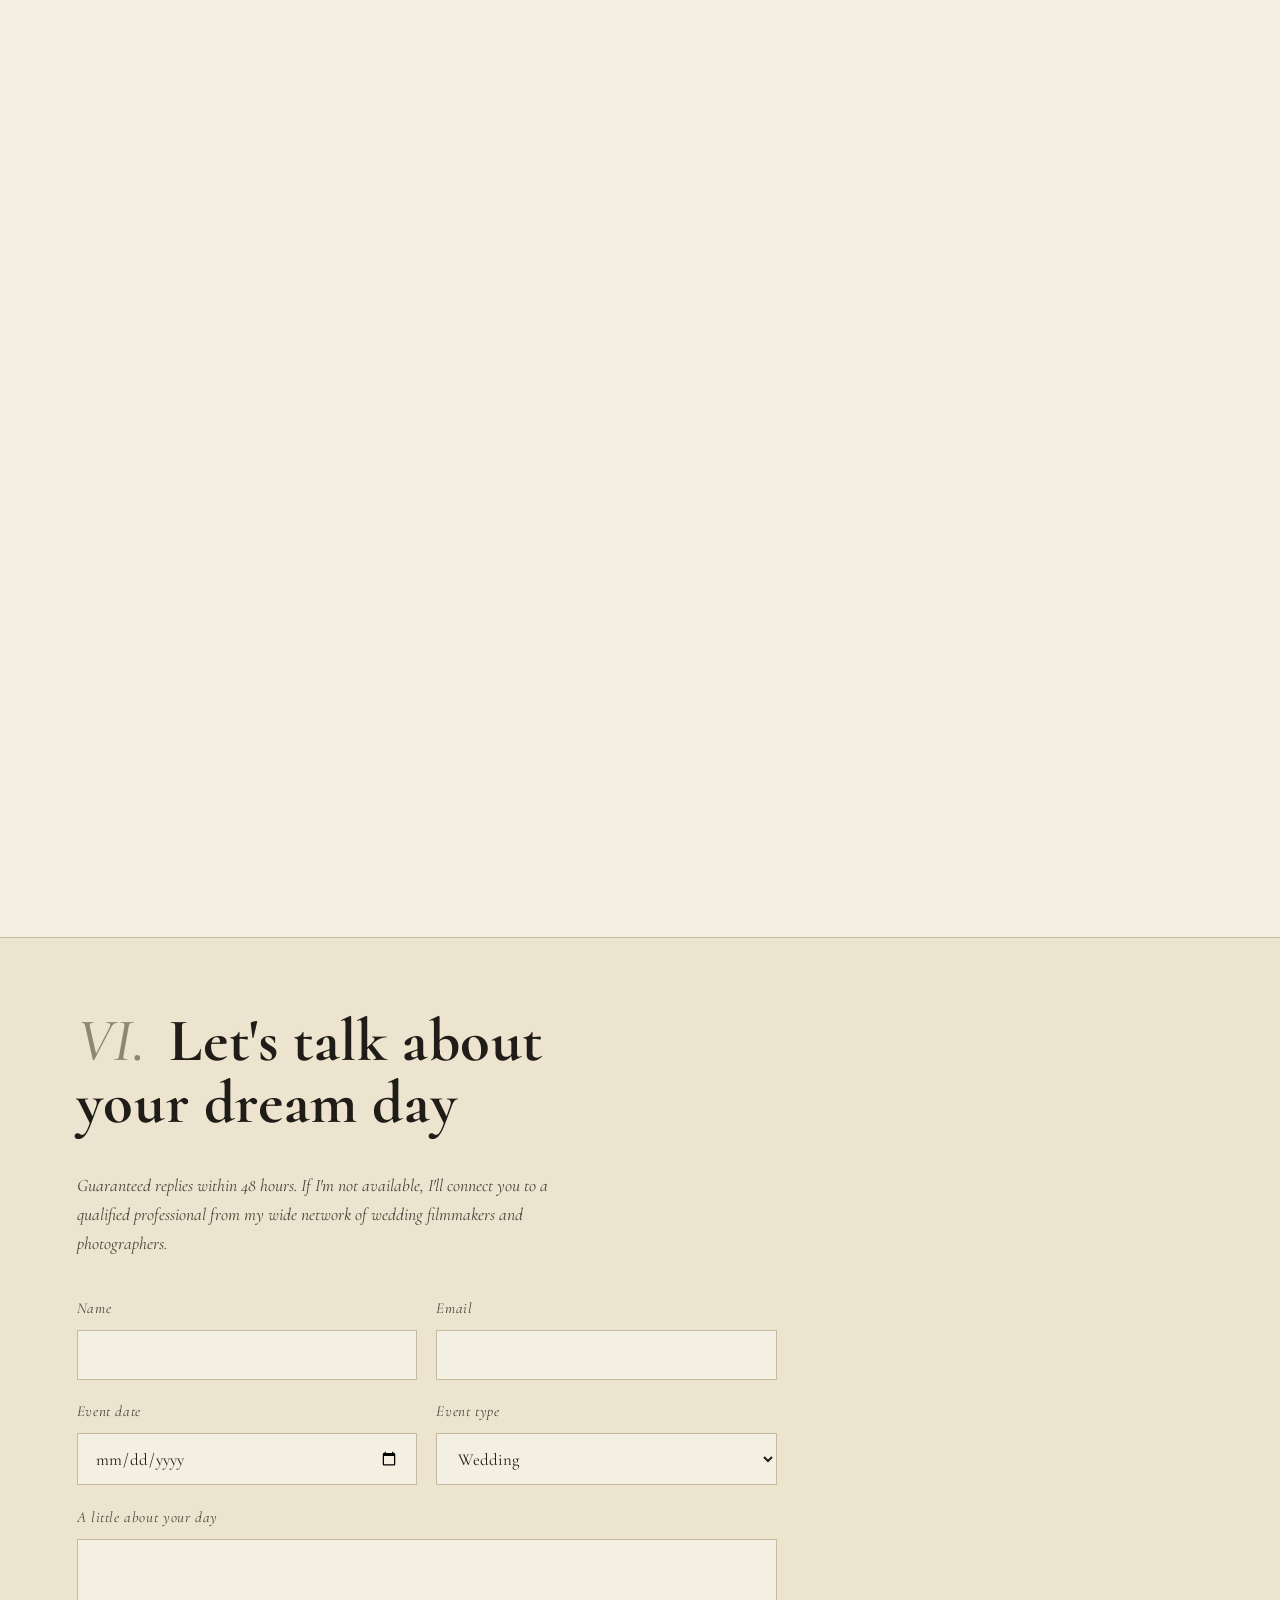
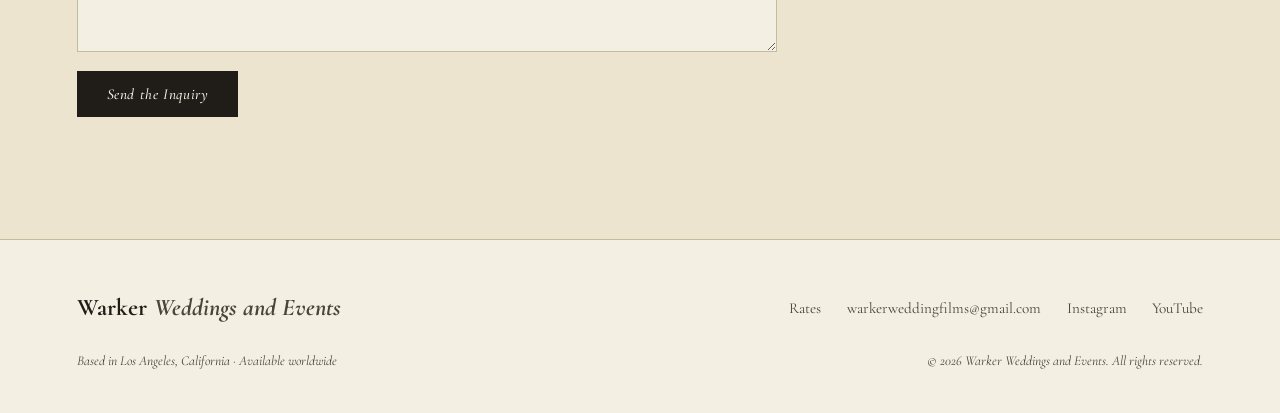
==== commit 5e07eb12: "Add files via upload" ====
--- a/index.html
+++ b/index.html
@@ -43,7 +43,6 @@
 
   <div class="hero-content">
     <p class="eyebrow">Wedding &amp; Event Cinematography and Photography</p>
-    <div class="flourish" aria-hidden="true">❦</div>
     <h1 class="hero-title">Make life's most<br>important moments<br>last a <em>lifetime</em></h1>
     <p class="hero-sub">Warker Weddings and Events has captured over 100 weddings and events
       throughout the country. From the San Francisco Bay to the shores of Florida, corporate
@@ -65,14 +64,7 @@
 
 <!-- ============ REEL / PORTFOLIO ============ -->
 <section class="reel reveal" id="reel">
-  <div class="section-head section-head--framed">
-    <div class="flourish" aria-hidden="true">❦</div>
-    <h2><span class="chapter-num">I.</span> The Reel</h2>
-    <p class="section-sub">Below is a showcase of many of the amazing couples I've worked
-      with over the years. The best part of my job is bringing out the unique love every
-      couple shares. For individual film and corporate work samples, please reach out
-      directly.</p>
-  </div>
+  <h2 class="chapter-title"><span class="chapter-num">I.</span> The Reel</h2>
 
   <div class="reel-feature">
     <div class="reel-feature-frame">
@@ -85,70 +77,72 @@
       <span class="reel-tag">Wedding &amp; Event Showcase</span>
     </div>
   </div>
+
+  <div class="section-head section-head--framed">
+    <p class="section-sub">Below is a showcase of many of the amazing couples I've worked
+      with over the years. The best part of my job is bringing out the unique love every
+      couple shares. For individual film and corporate work samples, please reach out
+      directly.</p>
+  </div>
 </section>
 
 <div class="chapter-divider reveal" aria-hidden="true"><span>❦</span></div>
 
 <!-- ============ THE ALBUM ============ -->
 <section class="album reveal" id="album">
+  <h2 class="chapter-title"><span class="chapter-num">II.</span> The Album</h2>
+
+
+  <div class="album-gallery" id="albumGallery">
+    <div class="album-featured">
+      <img id="albumFeaturedImg" src="assets/photo-album-1.jpeg" alt="Photo 1">
+    </div>
+    <div class="album-thumbs">
+      <button type="button" class="album-thumb is-active" data-src="assets/photo-album-1.jpeg" data-alt="Photo 1" aria-label="Show photo 1">
+        <img src="assets/photo-album-1.jpeg" alt="">
+      </button>
+      <button type="button" class="album-thumb" data-src="assets/photo-album-2.jpeg" data-alt="Photo 2" aria-label="Show photo 2">
+        <img src="assets/photo-album-2.jpeg" alt="">
+      </button>
+      <button type="button" class="album-thumb" data-src="assets/photo-album-3.jpeg" data-alt="Photo 3" aria-label="Show photo 3">
+        <img src="assets/photo-album-3.jpeg" alt="">
+      </button>
+      <button type="button" class="album-thumb" data-src="assets/photo-album-4.jpeg" data-alt="Photo 4" aria-label="Show photo 4">
+        <img src="assets/photo-album-4.jpeg" alt="">
+      </button>
+      <button type="button" class="album-thumb" data-src="assets/photo-album-5.jpeg" data-alt="Photo 5" aria-label="Show photo 5">
+        <img src="assets/photo-album-5.jpeg" alt="">
+      </button>
+      <button type="button" class="album-thumb" data-src="assets/photo-album-6.jpeg" data-alt="Photo 6" aria-label="Show photo 6">
+        <img src="assets/photo-album-6.jpeg" alt="">
+      </button>
+      <button type="button" class="album-thumb" data-src="assets/photo-album-7.jpeg" data-alt="Photo 7" aria-label="Show photo 7">
+        <img src="assets/photo-album-7.jpeg" alt="">
+      </button>
+      <button type="button" class="album-thumb" data-src="assets/photo-album-8.jpeg" data-alt="Photo 8" aria-label="Show photo 8">
+        <img src="assets/photo-album-8.jpeg" alt="">
+      </button>
+      <button type="button" class="album-thumb" data-src="assets/photo-album-9.jpeg" data-alt="Photo 9" aria-label="Show photo 9">
+        <img src="assets/photo-album-9.jpeg" alt="">
+      </button>
+      <button type="button" class="album-thumb" data-src="assets/photo-album-10.jpeg" data-alt="Photo 10" aria-label="Show photo 10">
+        <img src="assets/photo-album-10.jpeg" alt="">
+      </button>
+    </div>
+  </div>
+
   <div class="section-head section-head--framed">
-    <div class="flourish" aria-hidden="true">❦</div>
-    <h2><span class="chapter-num">II.</span> The Album</h2>
     <p class="section-sub">Some of my favorite photography from recent weddings and events.
       I love photography for its ability to perfectly capture the emotion of a singular
       moment.</p>
   </div>
-
-  <div class="album-gallery" id="albumGallery">
-    <div class="album-featured">
-      <img id="albumFeaturedImg" src="assets/photo-album-1.jpeg" alt="Photo 1">
-    </div>
-    <div class="album-thumbs">
-      <button type="button" class="album-thumb is-active" data-src="assets/photo-album-1.jpeg" data-alt="Photo 1" aria-label="Show photo 1">
-        <img src="assets/photo-album-1.jpeg" alt="">
-      </button>
-      <button type="button" class="album-thumb" data-src="assets/photo-album-2.jpeg" data-alt="Photo 2" aria-label="Show photo 2">
-        <img src="assets/photo-album-2.jpeg" alt="">
-      </button>
-      <button type="button" class="album-thumb" data-src="assets/photo-album-3.jpeg" data-alt="Photo 3" aria-label="Show photo 3">
-        <img src="assets/photo-album-3.jpeg" alt="">
-      </button>
-      <button type="button" class="album-thumb" data-src="assets/photo-album-4.jpeg" data-alt="Photo 4" aria-label="Show photo 4">
-        <img src="assets/photo-album-4.jpeg" alt="">
-      </button>
-      <button type="button" class="album-thumb" data-src="assets/photo-album-5.jpeg" data-alt="Photo 5" aria-label="Show photo 5">
-        <img src="assets/photo-album-5.jpeg" alt="">
-      </button>
-      <button type="button" class="album-thumb" data-src="assets/photo-album-6.jpeg" data-alt="Photo 6" aria-label="Show photo 6">
-        <img src="assets/photo-album-6.jpeg" alt="">
-      </button>
-      <button type="button" class="album-thumb" data-src="assets/photo-album-7.jpeg" data-alt="Photo 7" aria-label="Show photo 7">
-        <img src="assets/photo-album-7.jpeg" alt="">
-      </button>
-      <button type="button" class="album-thumb" data-src="assets/photo-album-8.jpeg" data-alt="Photo 8" aria-label="Show photo 8">
-        <img src="assets/photo-album-8.jpeg" alt="">
-      </button>
-      <button type="button" class="album-thumb" data-src="assets/photo-album-9.jpeg" data-alt="Photo 9" aria-label="Show photo 9">
-        <img src="assets/photo-album-9.jpeg" alt="">
-      </button>
-      <button type="button" class="album-thumb" data-src="assets/photo-album-10.jpeg" data-alt="Photo 10" aria-label="Show photo 10">
-        <img src="assets/photo-album-10.jpeg" alt="">
-      </button>
-    </div>
-  </div>
 </section>
 
 <div class="chapter-divider reveal" aria-hidden="true"><span>❦</span></div>
 
 <!-- ============ THE VIEW FROM THE CLOUDS ============ -->
 <section class="clouds reveal" id="clouds">
-  <div class="section-head section-head--framed">
-    <div class="flourish" aria-hidden="true">❦</div>
-    <h2><span class="chapter-num">III.</span> The View from the Clouds</h2>
-    <p class="section-sub">I love drone photography and cinematography because it gives a
-      completely unique angle to the day that no one but the sky can see, elevating the
-      film or photo album to new heights. Pun intended!</p>
-  </div>
+  <h2 class="chapter-title"><span class="chapter-num">III.</span> The View from the Clouds</h2>
 
   <div class="clouds-feature">
     <div class="clouds-video-frame">
@@ -170,6 +164,12 @@
       </figure>
     </div>
   </div>
+
+  <div class="section-head section-head--framed">
+    <p class="section-sub">I love drone photography and cinematography because it gives a
+      completely unique angle to the day that no one but the sky can see, elevating the
+      film or photo album to new heights. Pun intended!</p>
+  </div>
 </section>
 
 <div class="chapter-divider reveal" aria-hidden="true"><span>❦</span></div>
@@ -181,7 +181,6 @@
   </div>
 
   <div class="about-content">
-    <div class="flourish" aria-hidden="true">❦</div>
     <h2><span class="chapter-num">IV.</span> Hi, I'm <em>Michael</em>.</h2>
     <p class="about-lede">After documenting over 100 weddings, I've learned not only how
       to make a great film and photo album, but I've also learned how to be a great
@@ -203,7 +202,6 @@
 
 <!-- ============ RATES TEASER ============ -->
 <section class="rates-teaser reveal" id="rates">
-  <div class="flourish" aria-hidden="true">❦</div>
   <h2><span class="chapter-num">V.</span> The Investment</h2>
   <p class="section-sub">Customizable packages so you can capture the day your way. See
     rates page for complete details.</p>
@@ -213,7 +211,6 @@
 <!-- ============ CONTACT ============ -->
 <section class="contact reveal" id="contact">
   <div class="contact-inner">
-    <div class="flourish" aria-hidden="true">❦</div>
     <h2><span class="chapter-num">VI.</span> Let's talk about<br>your dream day</h2>
     <p class="section-sub">Guaranteed replies within 48 hours. If I'm not available, I'll
       connect you to a qualified professional from my wide network of wedding filmmakers
--- a/styles.css
+++ b/styles.css
@@ -116,7 +116,9 @@
 @media (prefers-reduced-motion: reduce){
   .reveal{ opacity: 1; transform: none; transition: none; }
 }
-.section-head{ max-width: 820px; margin-bottom: 3.5rem; }
+.section-head{ max-width: none; margin-bottom: 3.5rem; }
+
+.chapter-title{ margin-bottom: 1.6rem; font-size: clamp(1.9rem, 3.4vw, 2.9rem); }
 
 .section-head--framed{
   position: relative;
@@ -575,7 +577,8 @@
   background: var(--paper-raised);
   margin: 1.4rem auto;
 }
-.format-media--photo{ aspect-ratio: 4/3; }
+.format-media--photo{ aspect-ratio: auto; height: auto; }
+.format-media--photo img{ height: auto; object-fit: contain; }
 .format-media video, .format-media img{
   width: 100%; height: 100%; object-fit: cover; display: block;
 }
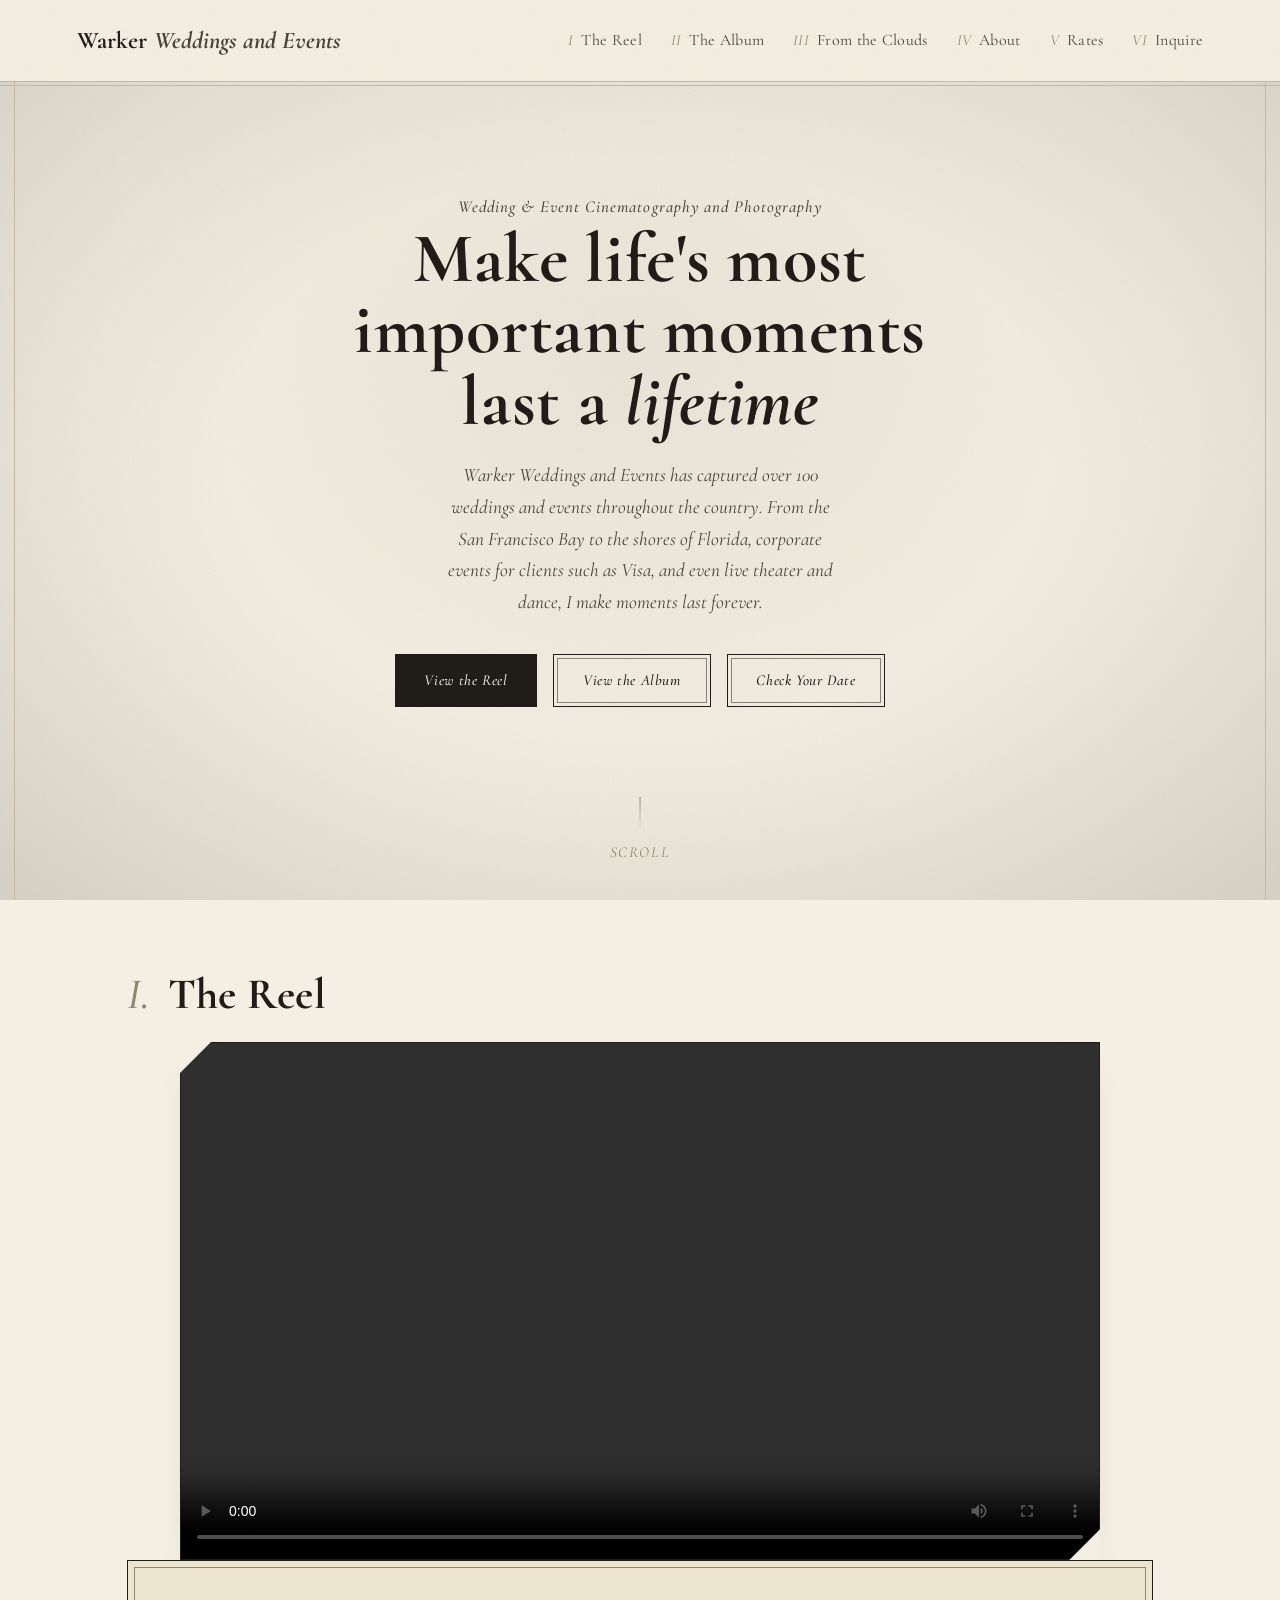
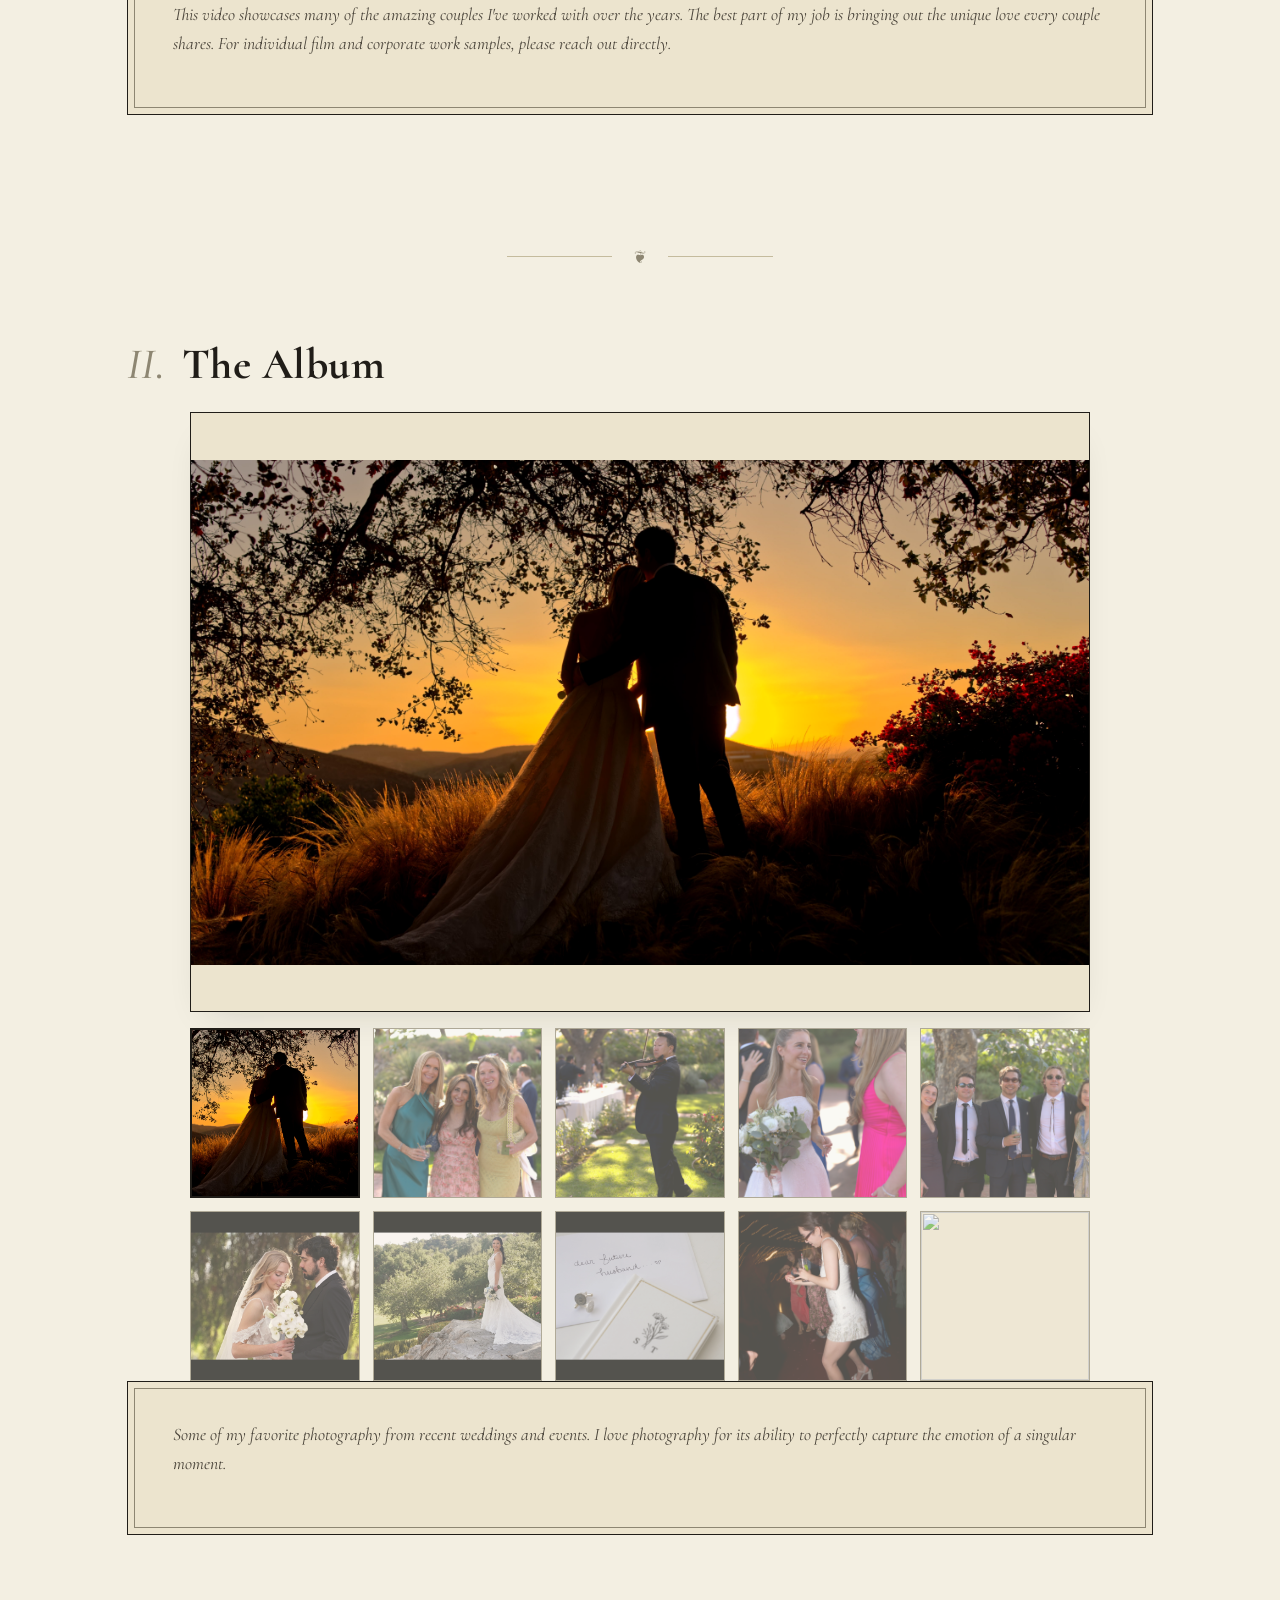
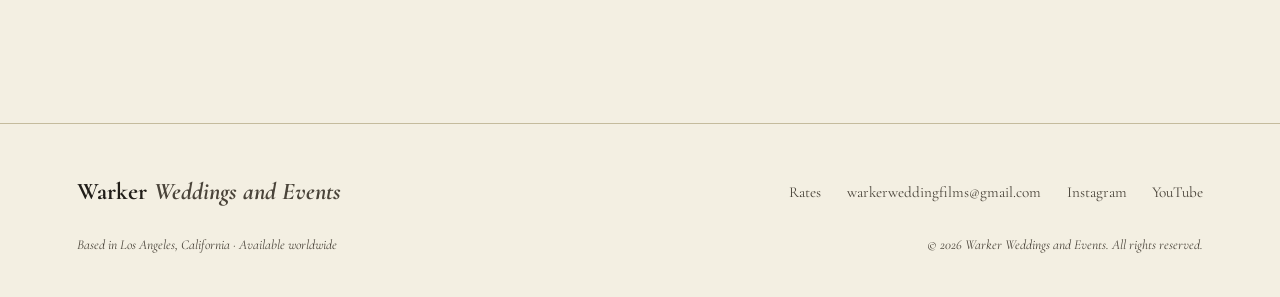
==== commit 45e1efe1: "Add files via upload" ====
--- a/index.html
+++ b/index.html
@@ -79,7 +79,7 @@
   </div>
 
   <div class="section-head section-head--framed">
-    <p class="section-sub">Below is a showcase of many of the amazing couples I've worked
+    <p class="section-sub">This video showcases many of the amazing couples I've worked
       with over the years. The best part of my job is bringing out the unique love every
       couple shares. For individual film and corporate work samples, please reach out
       directly.</p>
--- a/styles.css
+++ b/styles.css
@@ -131,6 +131,7 @@
   border: 1px solid var(--ink-faint); pointer-events: none;
 }
 .section-sub{ font-size: 1.1rem; max-width: 62ch; font-style: italic; }
+.section-head--framed .section-sub{ max-width: none; }
 
 /* ====================================================
    PAPER GRAIN OVERLAY
@@ -470,12 +471,12 @@
    PAGE INTRO — used on standalone pages like rates.html
    ==================================================== */
 .page-intro{
-  position: relative; overflow: hidden; max-width: none; min-height: 65vh;
+  position: relative; overflow: hidden; max-width: none; min-height: 75vh;
   display: flex; align-items: center; justify-content: center;
   text-align: center; padding-top: 9rem; padding-bottom: 4rem;
 }
 .page-intro-content{ position: relative; z-index: 2; }
-.page-intro .hero-video{ object-position: center top; }
+.page-intro .hero-video{ object-position: center 30%; }
 .page-intro .flourish{ margin-left:auto; margin-right:auto; }
 .page-intro .section-sub{ margin: 0 auto 0; max-width: 52ch; }
 
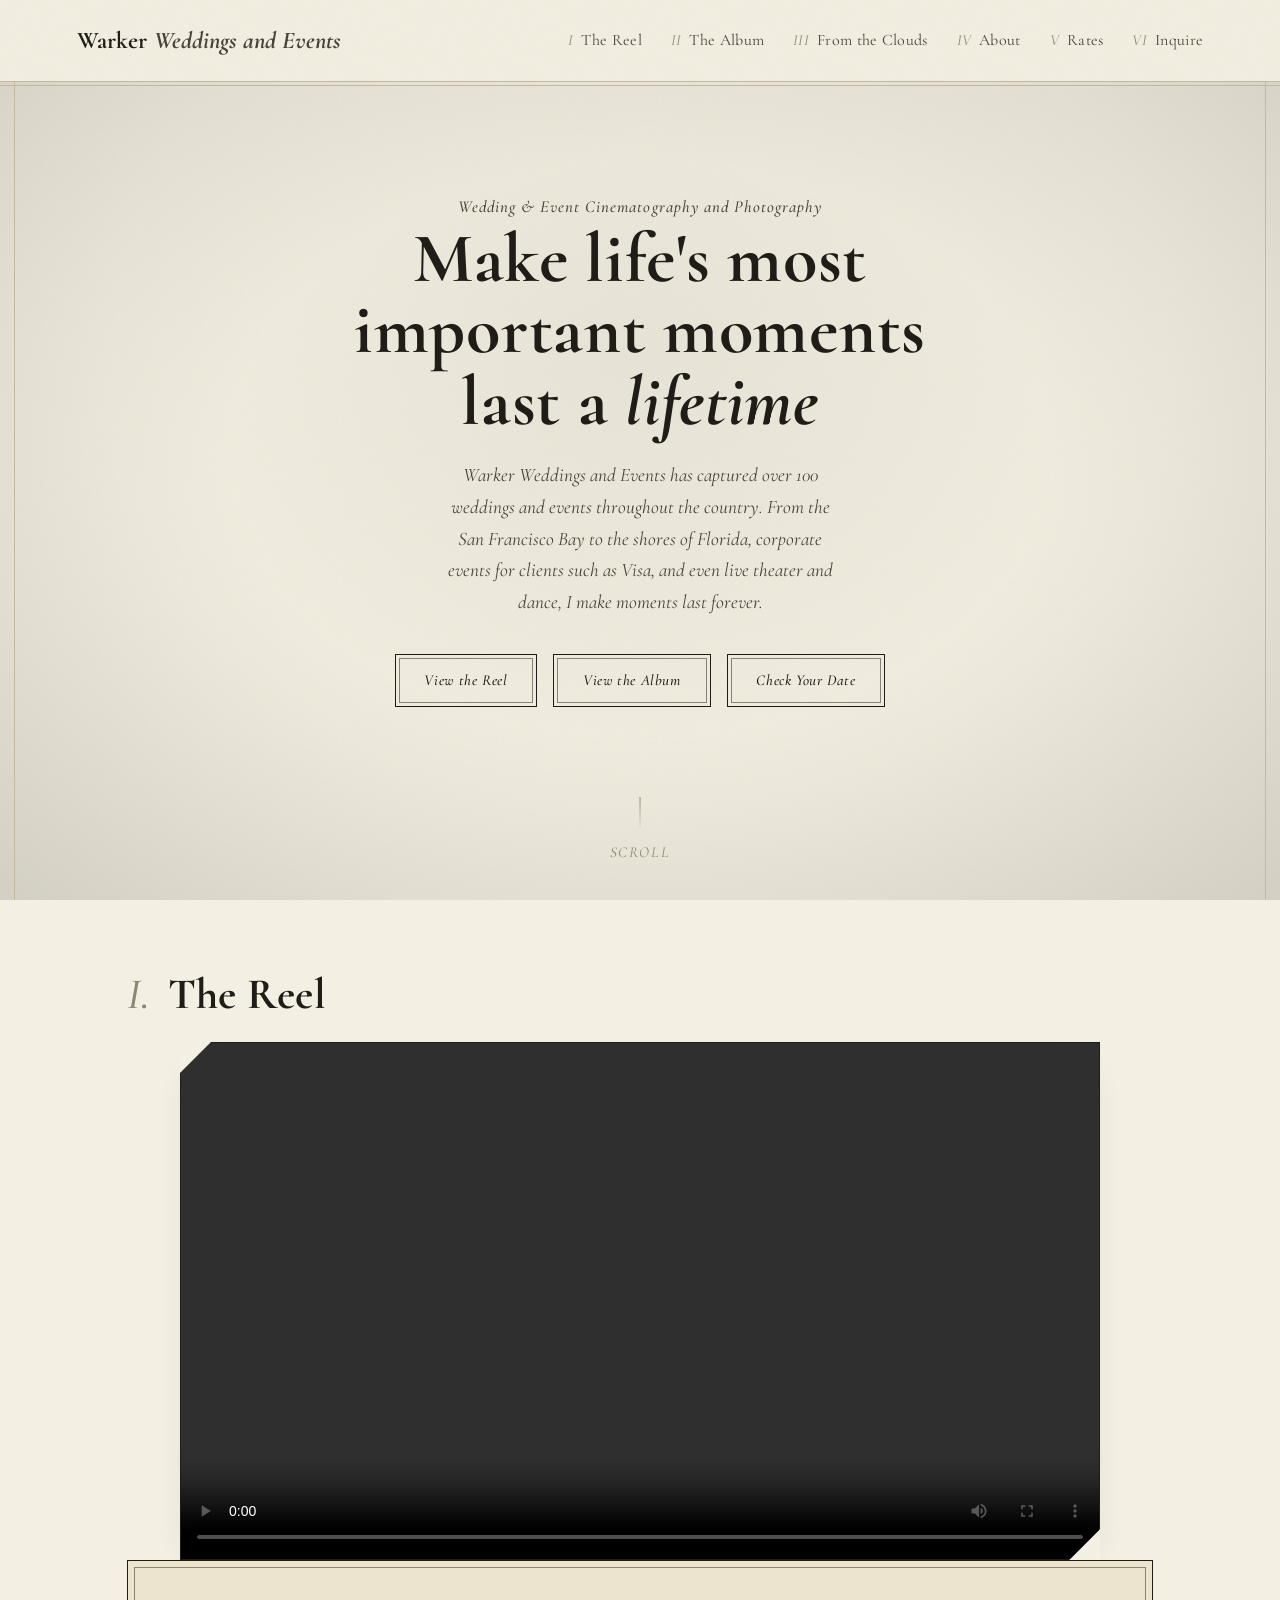
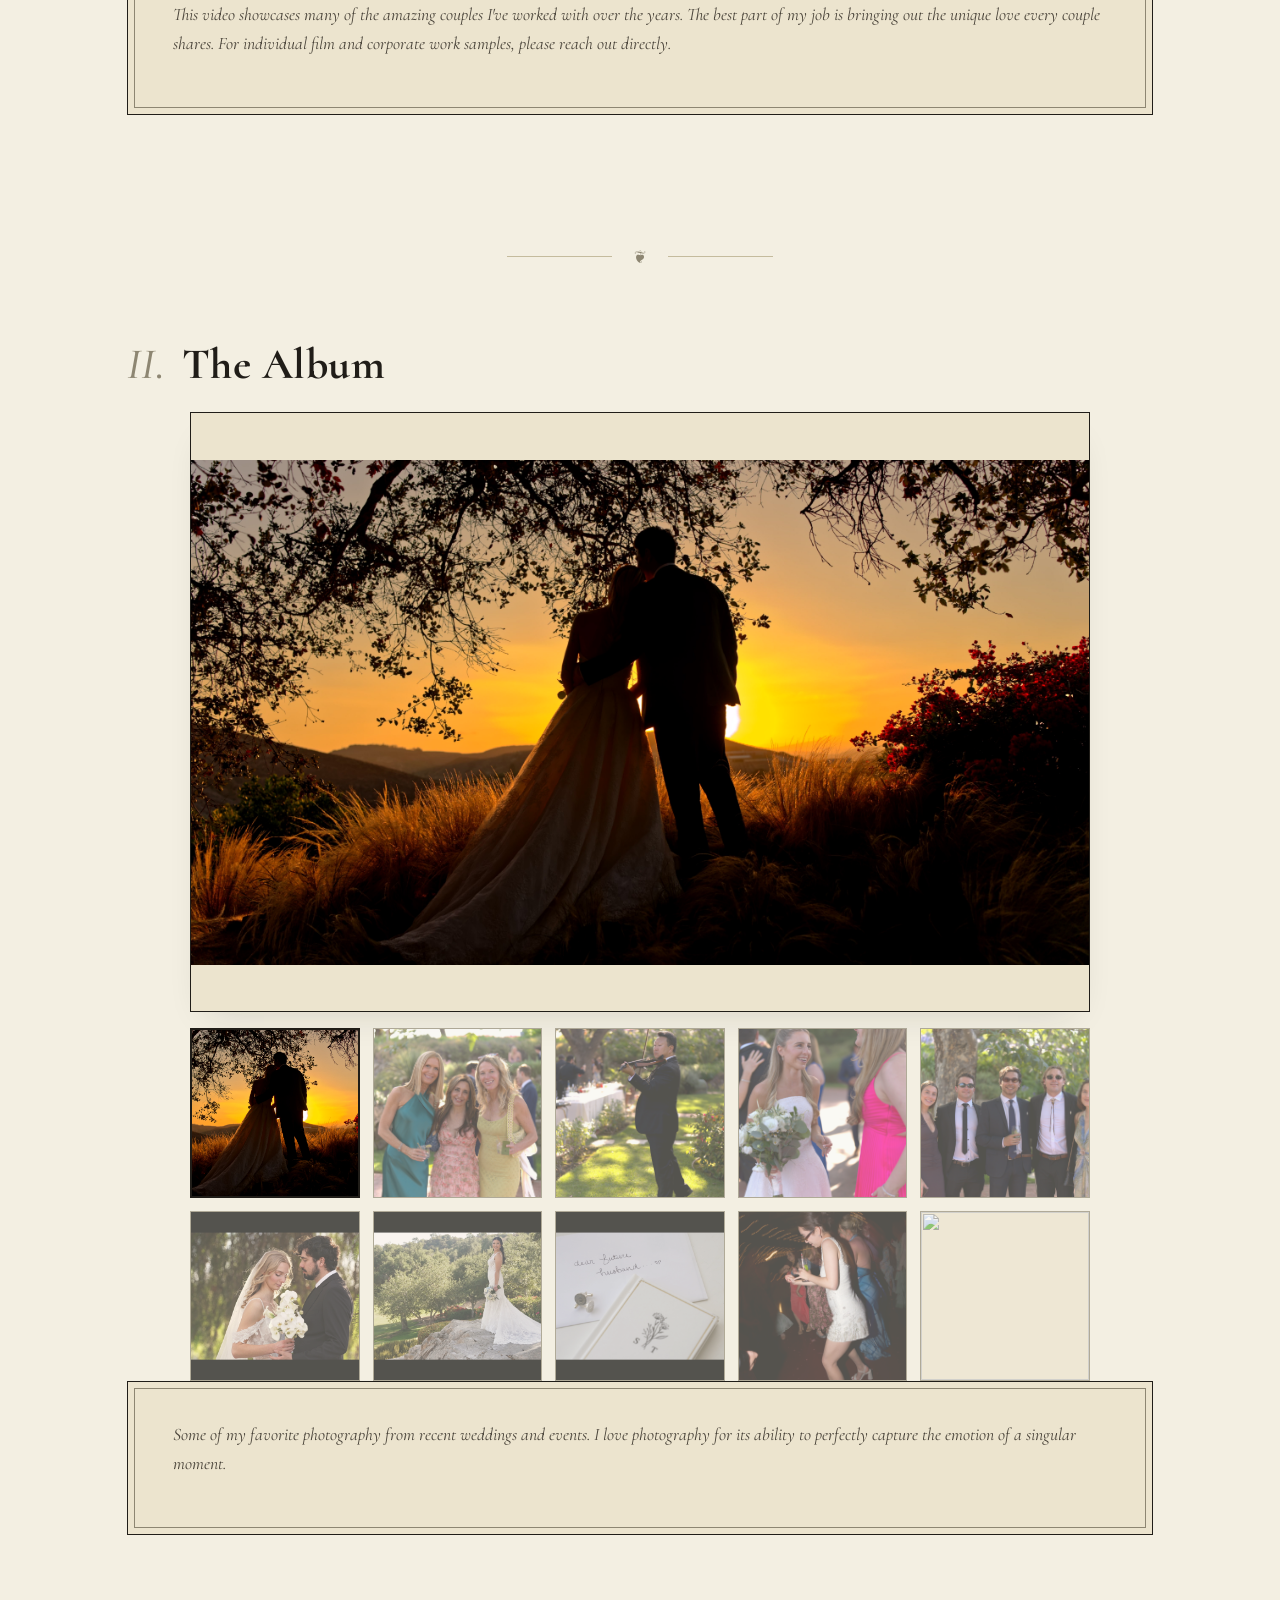
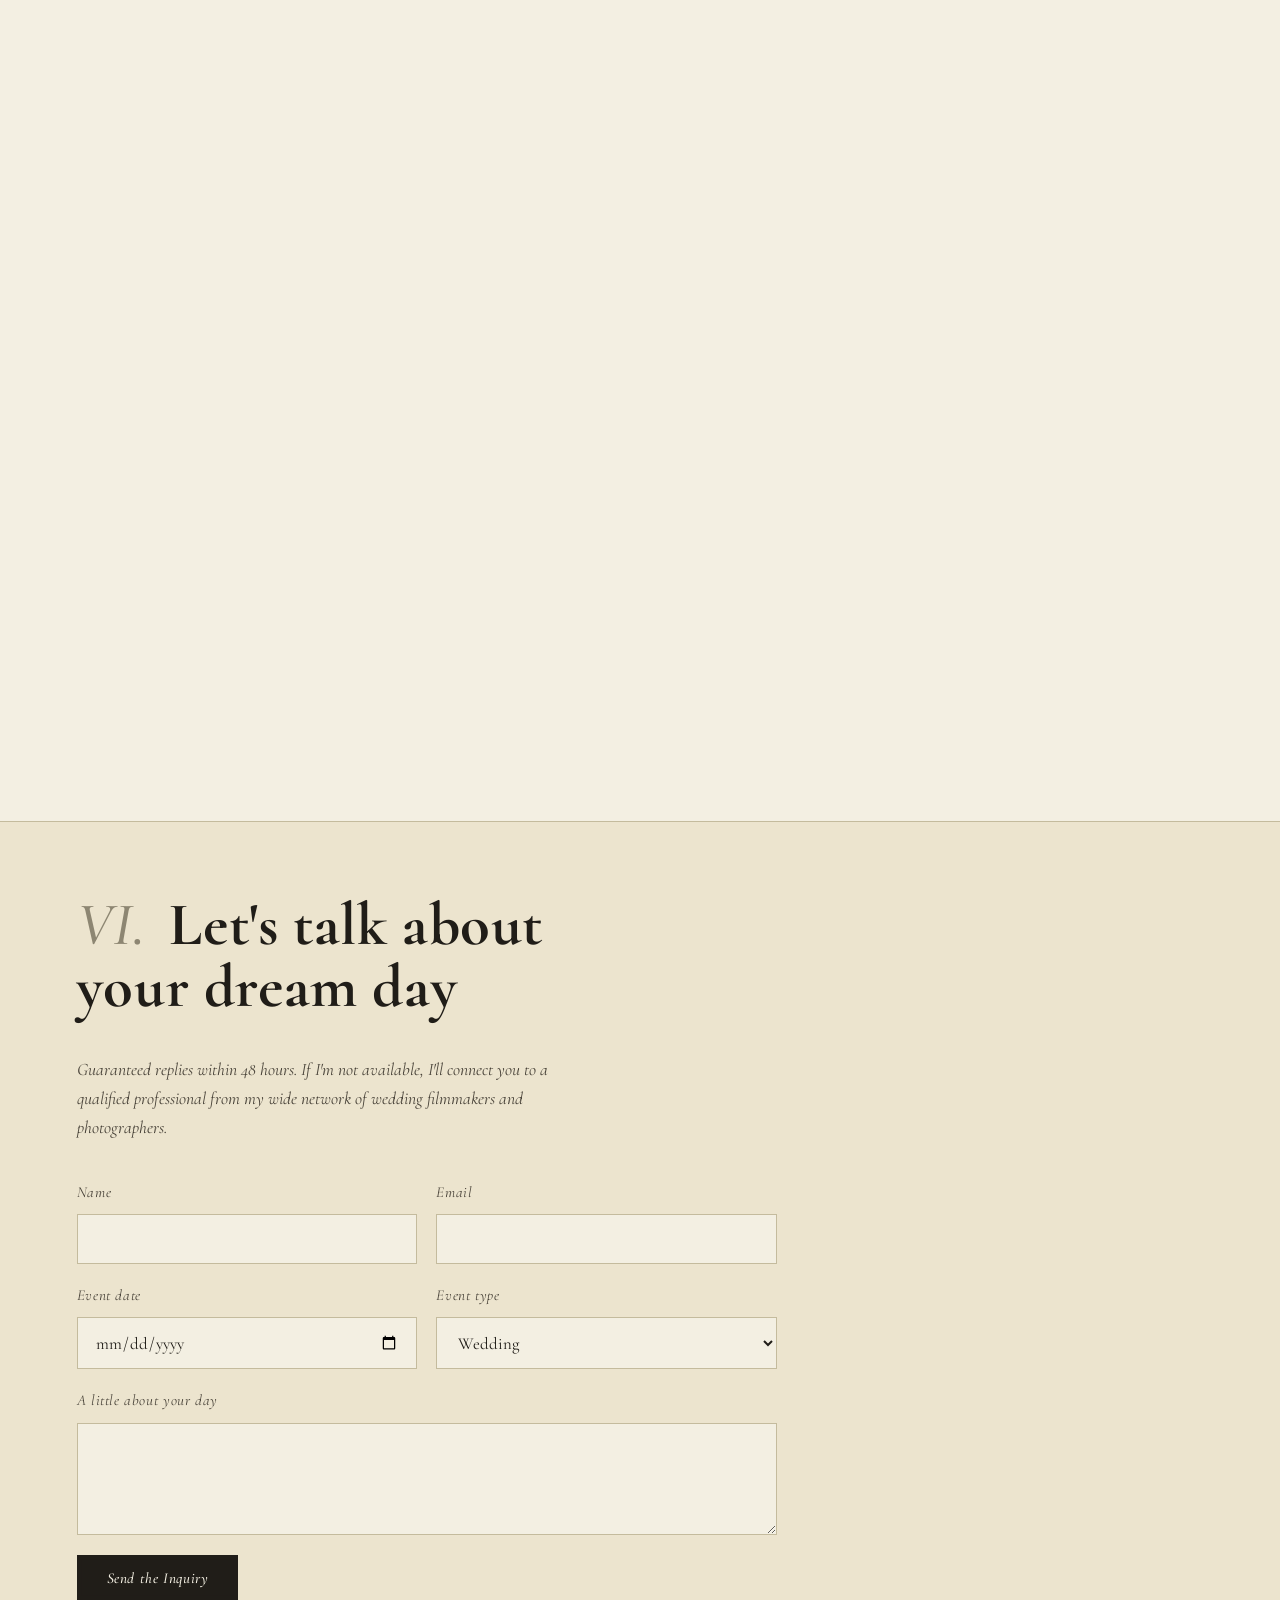
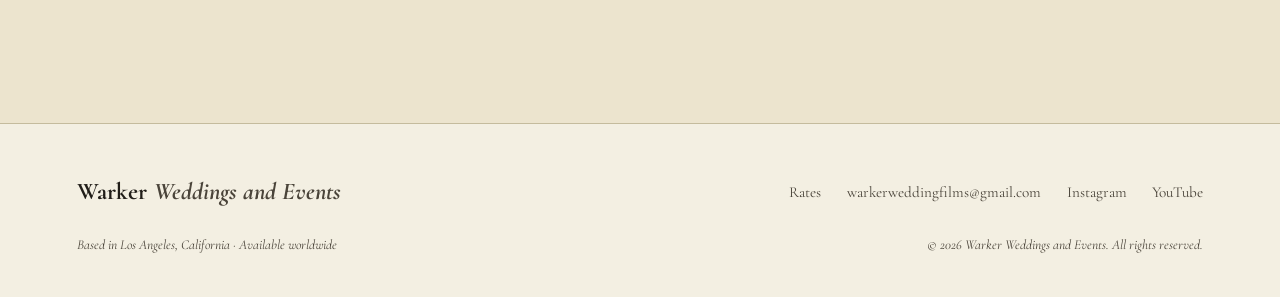
==== commit 2f8c77cd: "Add files via upload" ====
--- a/index.html
+++ b/index.html
@@ -50,7 +50,7 @@
       forever.</p>
 
     <div class="hero-actions">
-      <a href="#reel" class="btn btn-primary">View the Reel</a>
+      <a href="#reel" class="btn btn-ghost">View the Reel</a>
       <a href="#album" class="btn btn-ghost">View the Album</a>
       <a href="#contact" class="btn btn-ghost">Check Your Date</a>
     </div>
--- a/styles.css
+++ b/styles.css
@@ -219,6 +219,7 @@
 .hero-video{
   position:absolute; inset:0; z-index:0;
   width:100%; height:100%; object-fit: cover;
+  object-position: center calc(50% - 4px);
   filter: grayscale(1) contrast(1.05) brightness(0.92);
   opacity: 0.55;
 }
@@ -249,9 +250,17 @@
   content:""; position:absolute; inset: 3px; border: 1px solid var(--ink); opacity: 0.5; pointer-events:none;
 }
 .btn-primary{ background: var(--ink); color: var(--paper); }
-.btn-primary:hover, .btn-primary:focus-visible{ background: transparent; color: var(--ink); }
+.btn-primary:hover, .btn-primary:focus-visible{
+  background: var(--ink); color: var(--paper);
+  transform: translateY(-2px);
+  box-shadow: 0 10px 22px -10px var(--shadow);
+}
 .btn-ghost{ background: transparent; color: var(--ink); }
-.btn-ghost:hover, .btn-ghost:focus-visible{ background: var(--ink); color: var(--paper); }
+.btn-ghost:hover, .btn-ghost:focus-visible{
+  background: var(--ink); color: var(--paper);
+  transform: translateY(-2px);
+  box-shadow: 0 10px 22px -10px var(--shadow);
+}
 .btn-block{ width: 100%; text-align:center; margin-top: 1.6rem; }
 .btn:focus-visible{ outline: 2px solid var(--ink); outline-offset: 3px; }
 .btn:disabled{ opacity: 0.5; cursor: not-allowed; }
@@ -471,7 +480,7 @@
    PAGE INTRO — used on standalone pages like rates.html
    ==================================================== */
 .page-intro{
-  position: relative; overflow: hidden; max-width: none; min-height: 75vh;
+  position: relative; overflow: hidden; max-width: none; min-height: 90vh;
   display: flex; align-items: center; justify-content: center;
   text-align: center; padding-top: 9rem; padding-bottom: 4rem;
 }
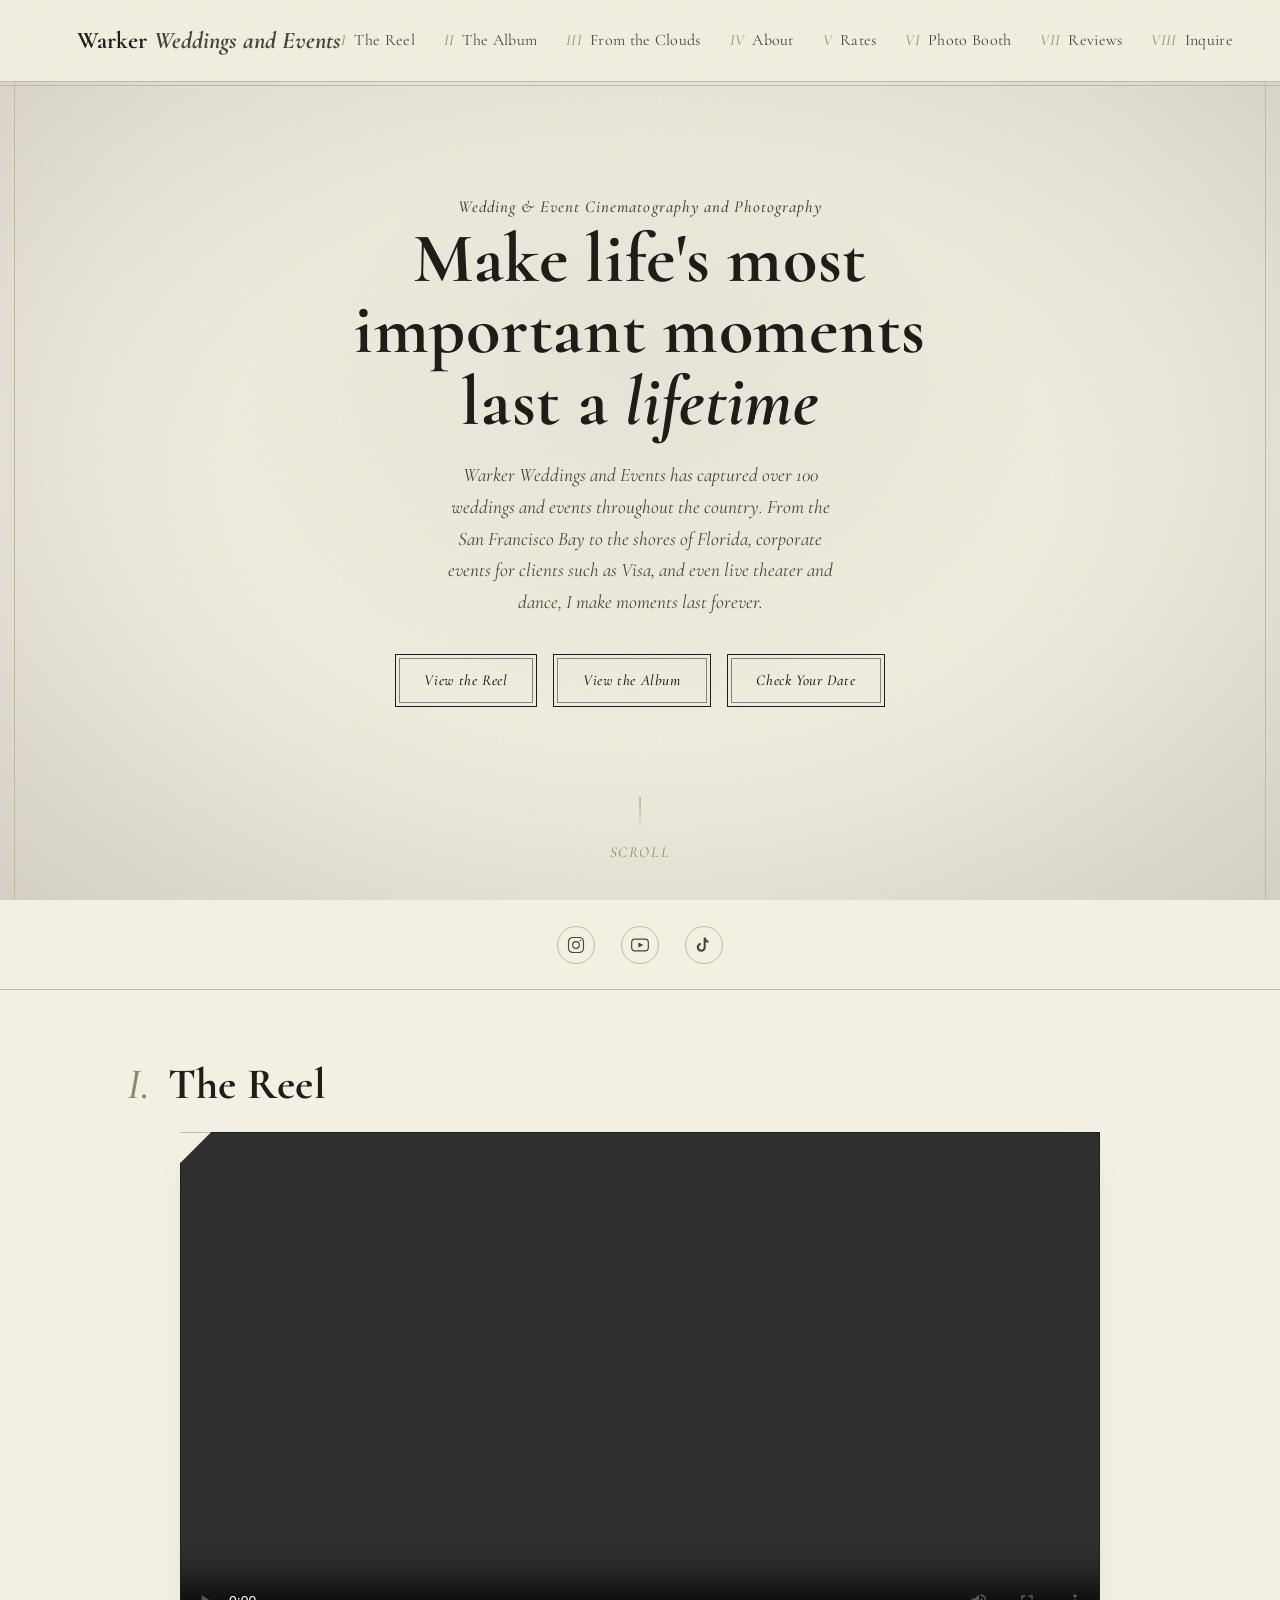
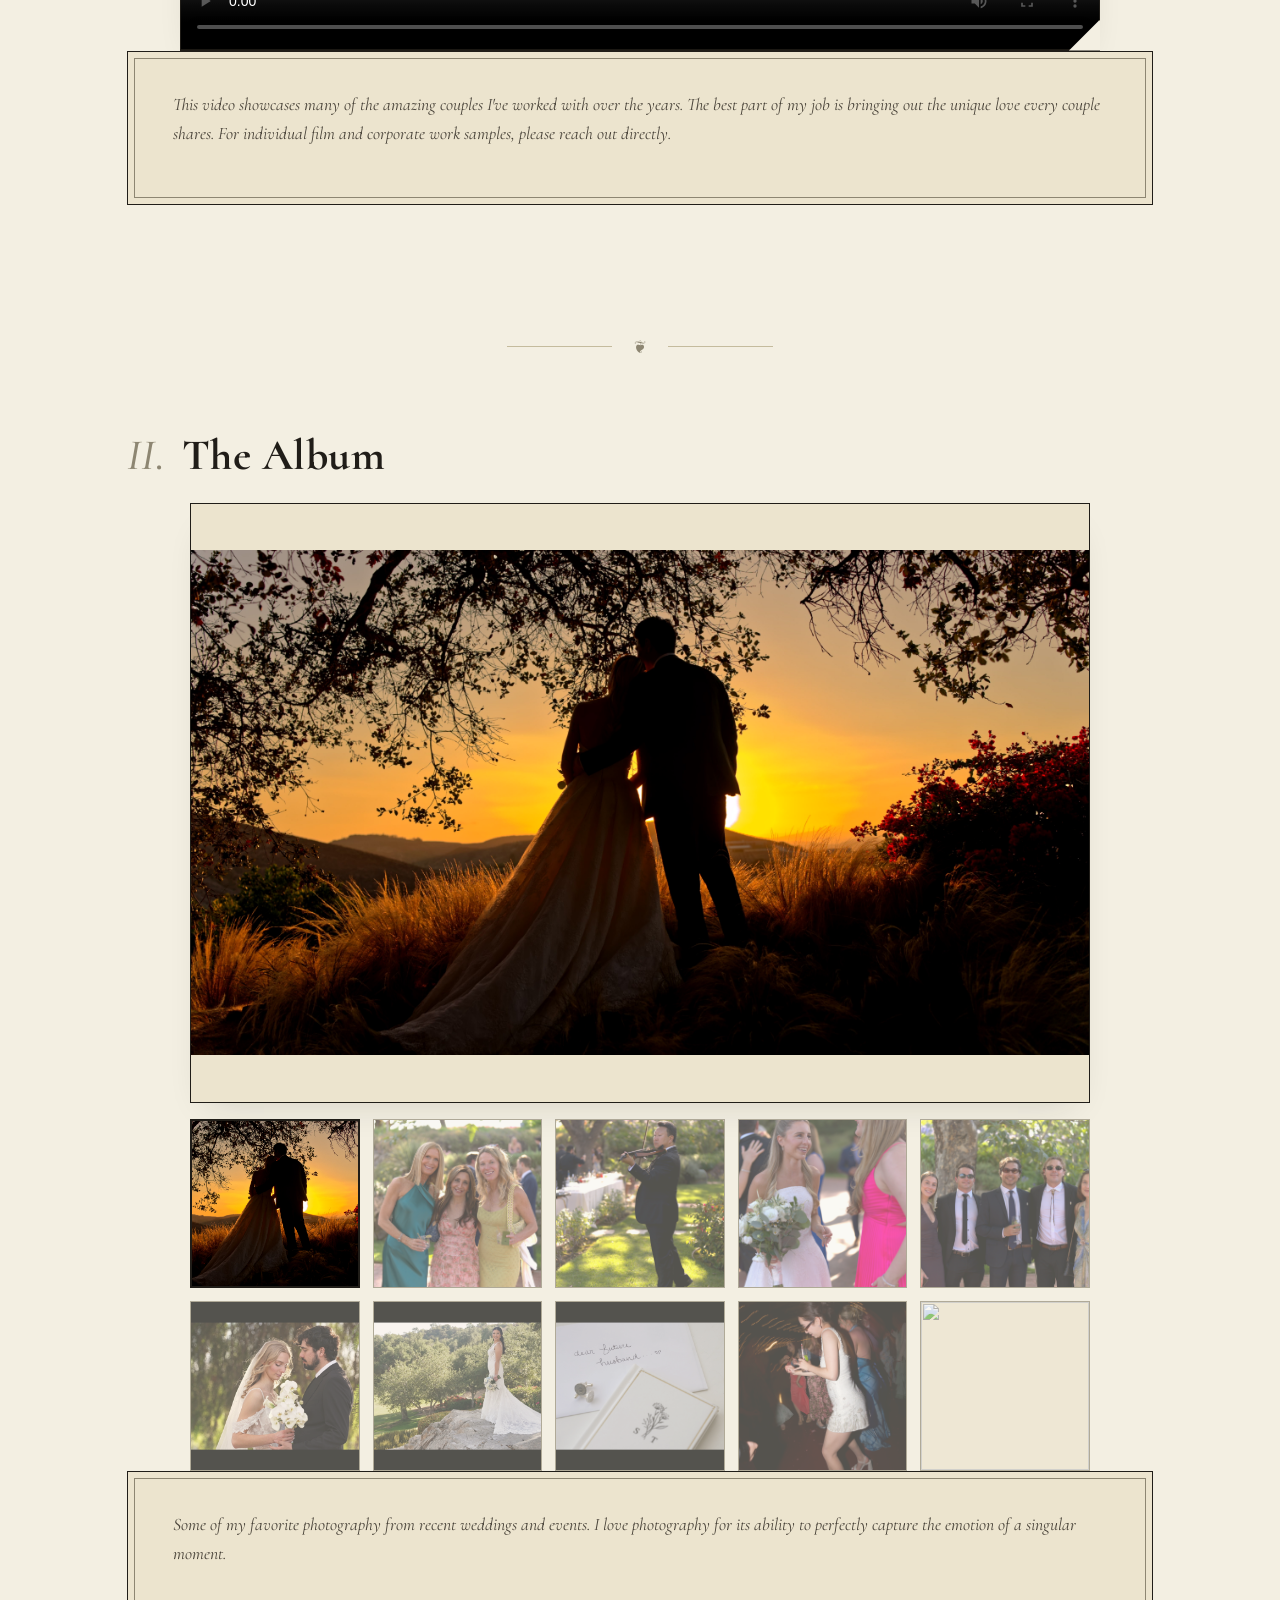
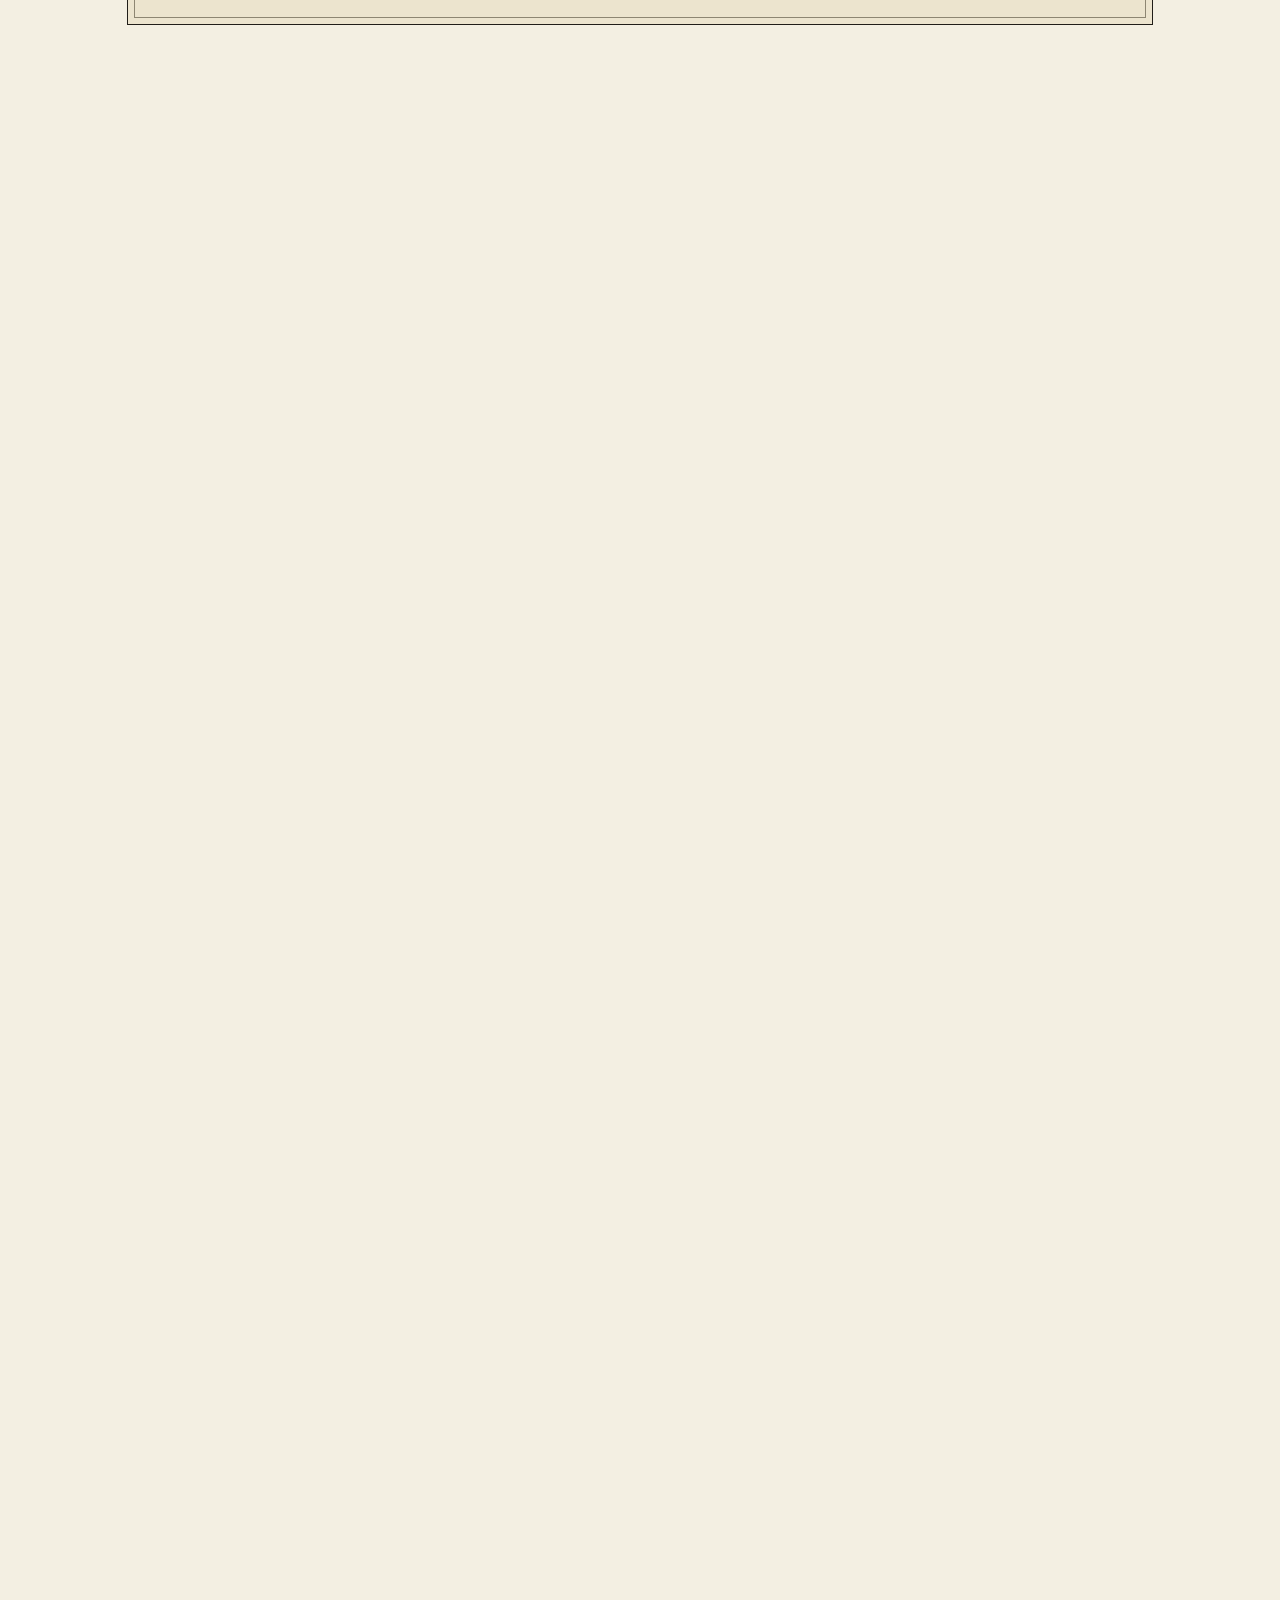
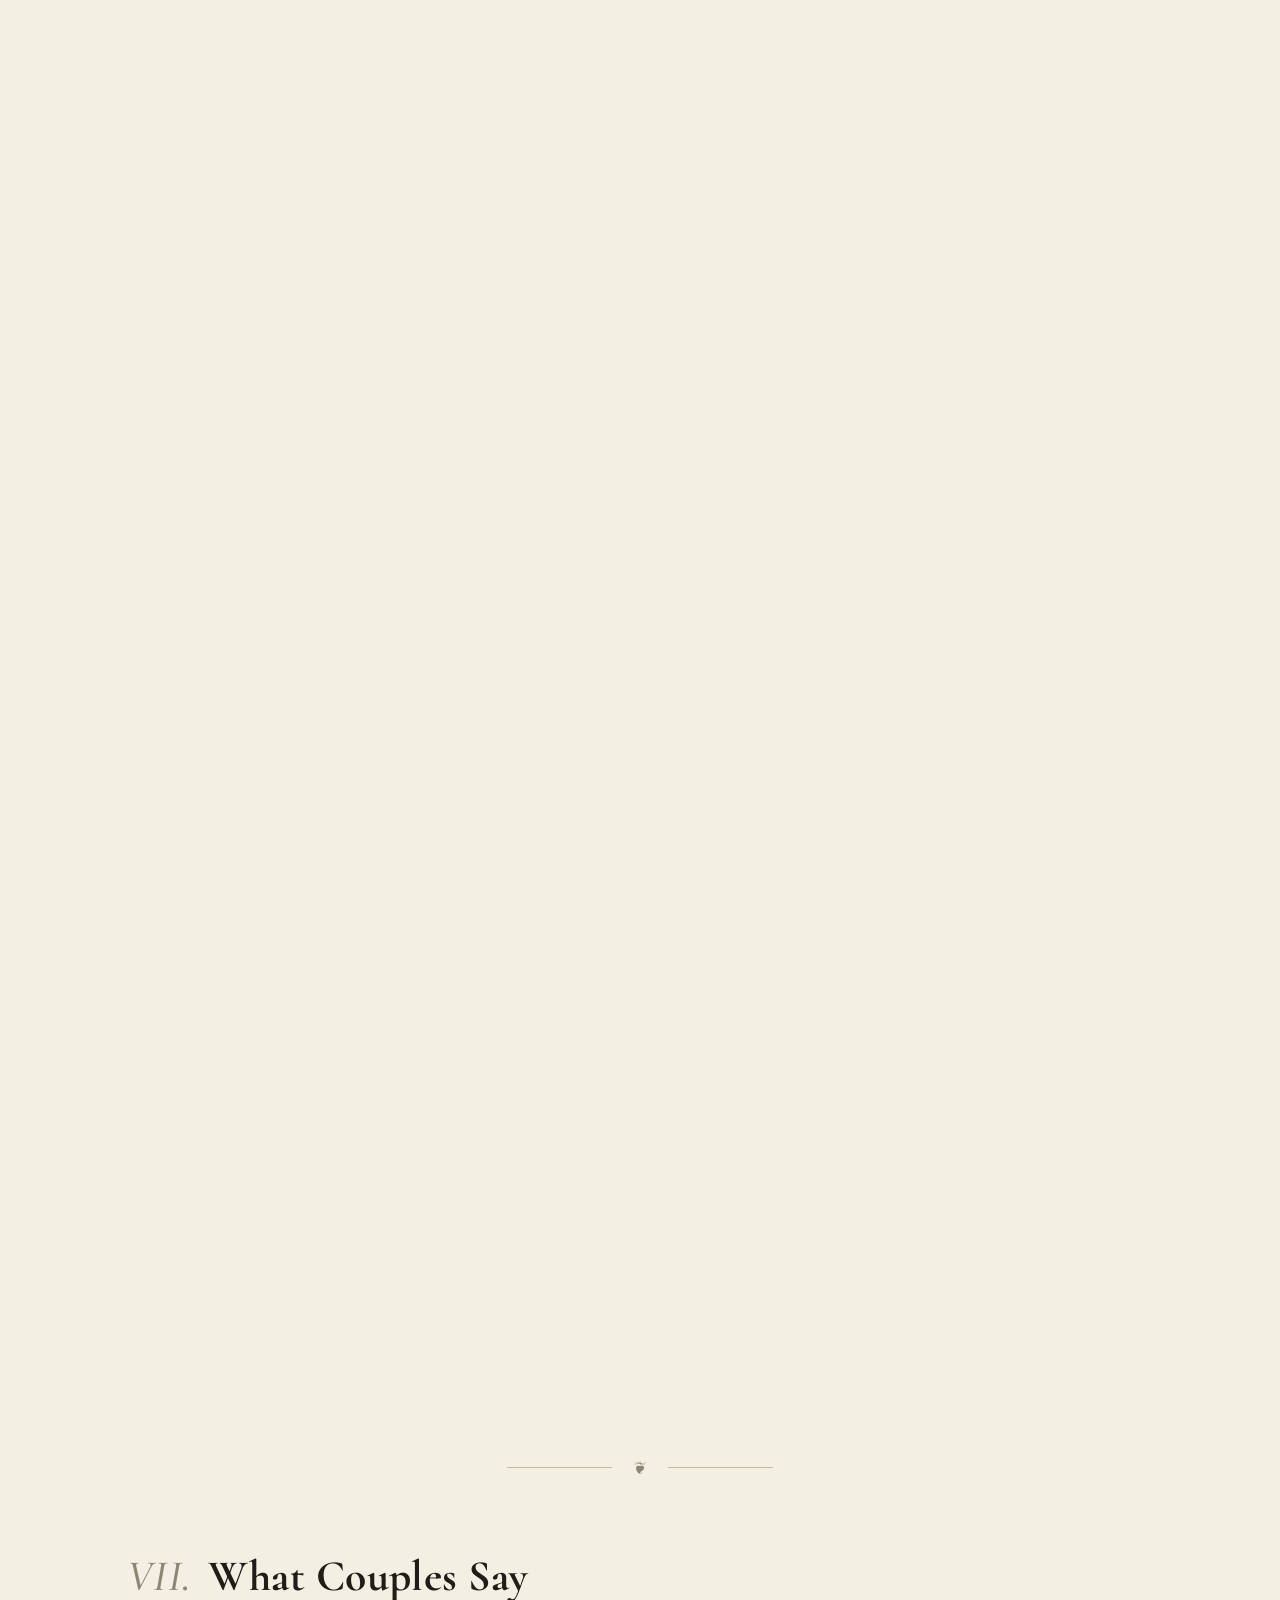
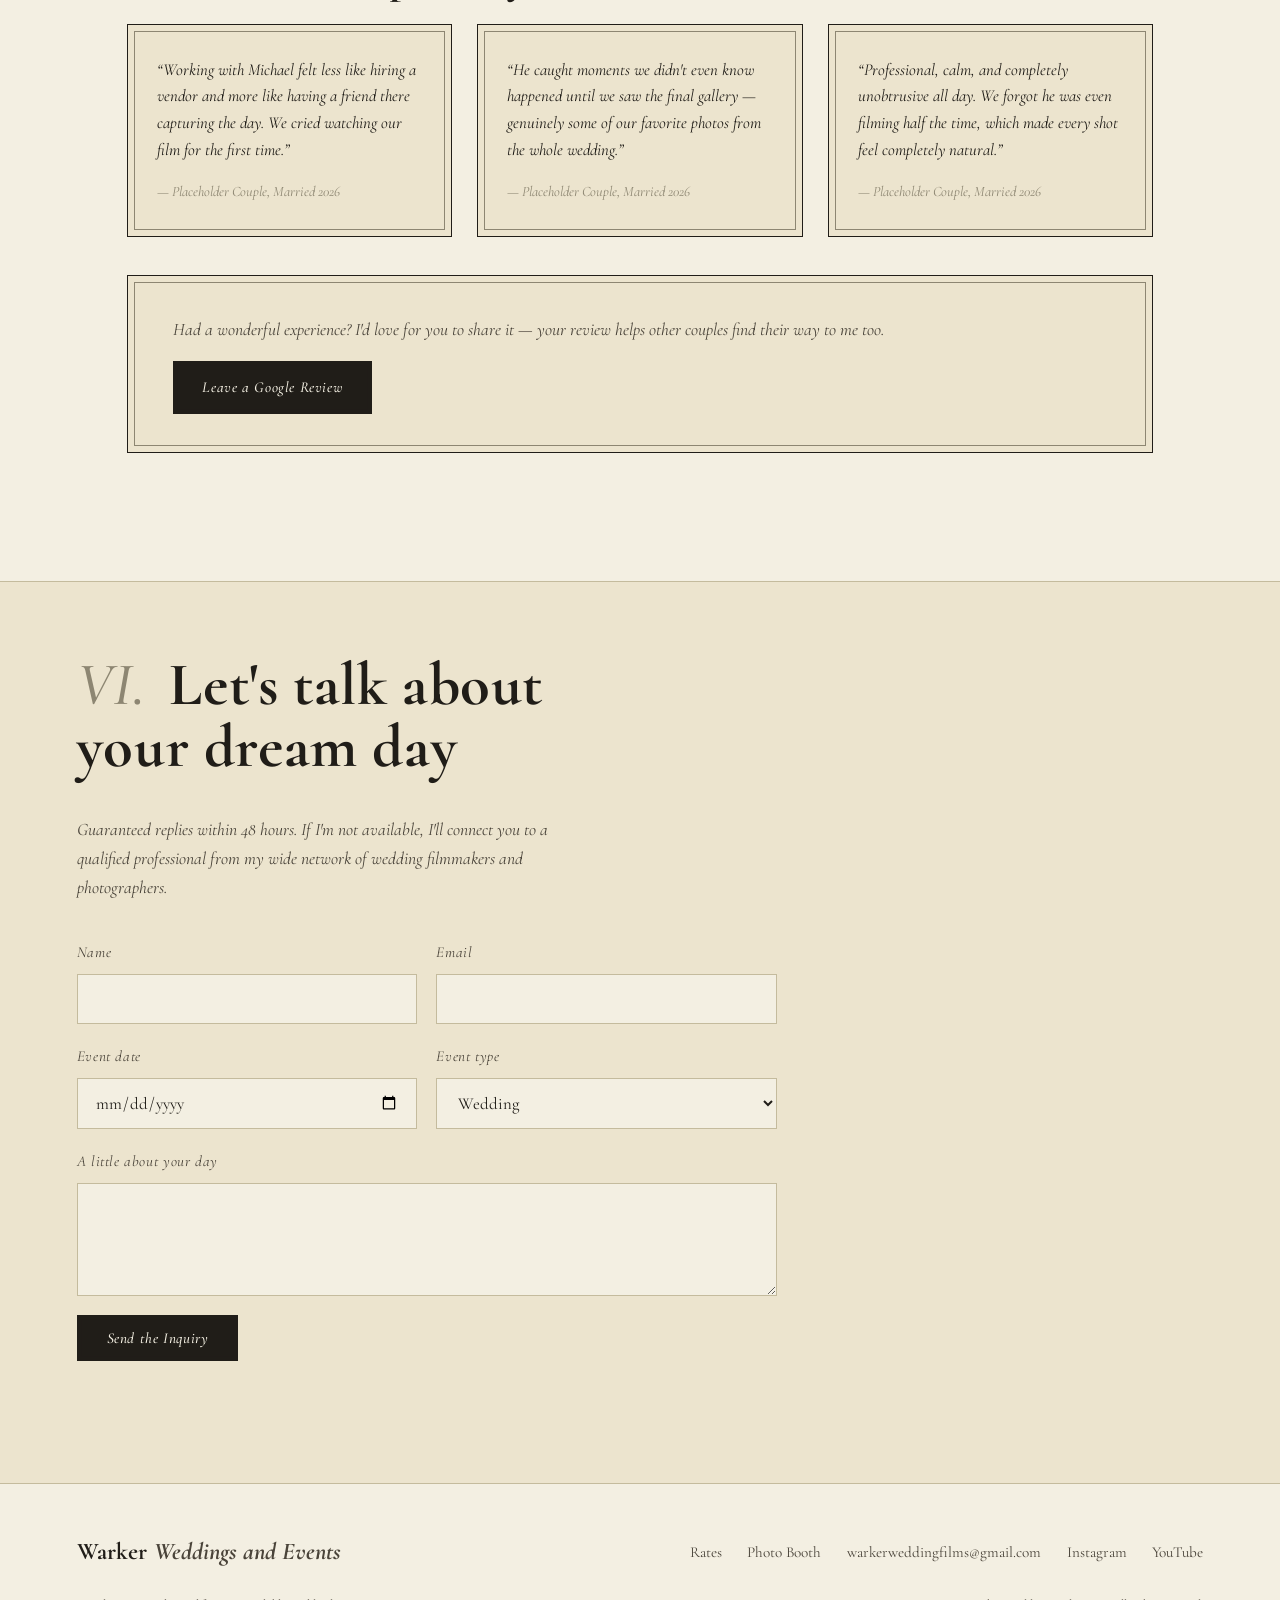
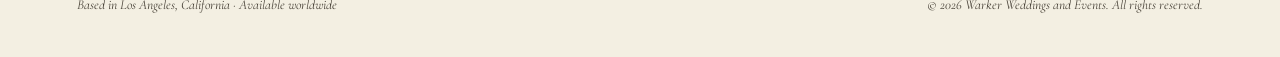
==== commit d35a2a9d: "Add files via upload" ====
--- a/index.html
+++ b/index.html
@@ -29,7 +29,9 @@
     <a href="#clouds"><span class="nav-index">III</span>From&nbsp;the&nbsp;Clouds</a>
     <a href="#about"><span class="nav-index">IV</span>About</a>
     <a href="rates.html"><span class="nav-index">V</span>Rates</a>
-    <a href="#contact"><span class="nav-index">VI</span>Inquire</a>
+    <a href="photobooth.html"><span class="nav-index">VI</span>Photo&nbsp;Booth</a>
+    <a href="#reviews"><span class="nav-index">VII</span>Reviews</a>
+    <a href="#contact"><span class="nav-index">VIII</span>Inquire</a>
   </nav>
 </header>
 
@@ -62,6 +64,18 @@
   </a>
 </section>
 
+<div class="social-row">
+  <a href="https://www.instagram.com/michaelwarkerweddingfilms?igsh=NTc4MTIwNjQ2YQ%3D%3D&utm_source=qr" target="_blank" rel="noopener" aria-label="Instagram">
+    <svg viewBox="0 0 24 24" width="20" height="20" fill="none" stroke="currentColor" stroke-width="1.4"><rect x="3" y="3" width="18" height="18" rx="5"/><circle cx="12" cy="12" r="4"/><circle cx="17.3" cy="6.7" r="0.9" fill="currentColor" stroke="none"/></svg>
+  </a>
+  <a href="https://youtube.com/@warkerweddingfilms?si=VGf2ejMpMskxTKE1" target="_blank" rel="noopener" aria-label="YouTube">
+    <svg viewBox="0 0 24 24" width="20" height="20" fill="none" stroke="currentColor" stroke-width="1.4"><rect x="2" y="5" width="20" height="14" rx="4"/><path d="M10 9l6 3-6 3V9z" fill="currentColor" stroke="none"/></svg>
+  </a>
+  <a href="#" target="_blank" rel="noopener" aria-label="TikTok">
+    <svg viewBox="0 0 24 24" width="20" height="20" fill="currentColor"><path d="M14 3c.3 1.9 1.6 3.4 3.4 3.9v2.6c-1.2 0-2.3-.4-3.3-1v6.1c0 3-2.4 5.4-5.4 5.4S3.3 17.6 3.3 14.6c0-2.8 2.1-5.1 4.8-5.4v2.7c-1.2.3-2.1 1.4-2.1 2.7 0 1.5 1.3 2.8 2.8 2.8s2.8-1.3 2.8-2.8V3h2.4z"/></svg>
+  </a>
+</div>
+
 <!-- ============ REEL / PORTFOLIO ============ -->
 <section class="reel reveal" id="reel">
   <h2 class="chapter-title"><span class="chapter-num">I.</span> The Reel</h2>
@@ -136,6 +150,17 @@
       I love photography for its ability to perfectly capture the emotion of a singular
       moment.</p>
   </div>
+</section>
+
+<section class="rates-teaser reveal">
+  <p class="eyebrow">The Party</p>
+  <h2>Unlimited Photos for<br>Family and Friends</h2>
+  <p class="section-sub">A professional photo booth set up to deliver gallery ready
+    photos all night long. Using a professional camera and flash set-up from my
+    photography equipment, you'll be delivered all raw files for download by default
+    in all packages. In addition, we offer unique add-ons, including custom stickers
+    of your guests, ready to take home by the end of the night.</p>
+  <a href="photobooth.html" class="btn btn-primary">Photo Booth Packages</a>
 </section>
 
 <div class="chapter-divider reveal" aria-hidden="true"><span>❦</span></div>
@@ -206,6 +231,37 @@
   <p class="section-sub">Customizable packages so you can capture the day your way. See
     rates page for complete details.</p>
   <a href="rates.html" class="btn btn-primary">Rates</a>
+</section>
+
+<div class="chapter-divider reveal" aria-hidden="true"><span>❦</span></div>
+
+<!-- ============ REVIEWS ============ -->
+<section class="reviews reveal" id="reviews">
+  <h2 class="chapter-title"><span class="chapter-num">VII.</span> What Couples Say</h2>
+
+  <div class="testimonial-grid">
+    <blockquote class="testimonial">
+      <p>Working with Michael felt less like hiring a vendor and more like having a
+        friend there capturing the day. We cried watching our film for the first time.</p>
+      <cite>— Placeholder Couple, Married 2026</cite>
+    </blockquote>
+    <blockquote class="testimonial">
+      <p>He caught moments we didn't even know happened until we saw the final gallery
+        — genuinely some of our favorite photos from the whole wedding.</p>
+      <cite>— Placeholder Couple, Married 2026</cite>
+    </blockquote>
+    <blockquote class="testimonial">
+      <p>Professional, calm, and completely unobtrusive all day. We forgot he was even
+        filming half the time, which made every shot feel completely natural.</p>
+      <cite>— Placeholder Couple, Married 2026</cite>
+    </blockquote>
+  </div>
+
+  <div class="section-head section-head--framed">
+    <p class="section-sub">Had a wonderful experience? I'd love for you to share it —
+      your review helps other couples find their way to me too.</p>
+    <a href="#" class="btn btn-primary" id="googleReviewLink">Leave a Google Review</a>
+  </div>
 </section>
 
 <!-- ============ CONTACT ============ -->
@@ -264,6 +320,7 @@
     <a href="#top" class="brand">Warker<span>Weddings&nbsp;and&nbsp;Events</span></a>
     <nav class="footer-nav">
       <a href="rates.html">Rates</a>
+      <a href="photobooth.html">Photo Booth</a>
       <a href="mailto:warkerweddingfilms@gmail.com">warkerweddingfilms@gmail.com</a>
       <a href="https://www.instagram.com/michaelwarkerweddingfilms?igsh=NTc4MTIwNjQ2YQ%3D%3D&utm_source=qr" target="_blank" rel="noopener">Instagram</a>
       <a href="https://youtube.com/@warkerweddingfilms?si=VGf2ejMpMskxTKE1" target="_blank" rel="noopener">YouTube</a>
--- a/styles.css
+++ b/styles.css
@@ -119,6 +119,35 @@
 .section-head{ max-width: none; margin-bottom: 3.5rem; }
 
 .chapter-title{ margin-bottom: 1.6rem; font-size: clamp(1.9rem, 3.4vw, 2.9rem); }
+
+/* ====================================================
+   REVIEWS / TESTIMONIALS
+   ==================================================== */
+.testimonial-grid{
+  display: grid; grid-template-columns: repeat(3, 1fr); gap: 1.6rem;
+  margin-bottom: 2.4rem;
+}
+@media (max-width: 900px){
+  .testimonial-grid{ grid-template-columns: 1fr; }
+}
+.testimonial{
+  margin: 0; padding: 2rem 1.8rem; border: 1px solid var(--ink);
+  background: var(--paper-raised); position: relative;
+}
+.testimonial::before{
+  content: ""; position: absolute; inset: 6px;
+  border: 1px solid var(--ink-faint); pointer-events: none;
+}
+.testimonial p{
+  font-style: italic; color: var(--ink); font-size: 1.05rem; line-height: 1.6;
+  margin: 0 0 1rem;
+}
+.testimonial p::before{ content: "\201C"; }
+.testimonial p::after{ content: "\201D"; }
+.testimonial cite{
+  display: block; font-family: var(--font-accent); font-style: italic;
+  font-size: 0.9rem; color: var(--ink-faint);
+}
 
 .section-head--framed{
   position: relative;
@@ -226,6 +255,13 @@
 @media (prefers-reduced-motion: reduce){
   .hero-video{ display:none; }
 }
+.hero-photo{
+  position:absolute; inset:0; z-index:0;
+  width:100%; height:100%; object-fit: cover;
+  filter: grayscale(1) contrast(1.05) brightness(0.92);
+  opacity: 0.55;
+}
+
 .hero-vignette{
   position:absolute; inset:0; z-index:1;
   background: radial-gradient(ellipse at 50% 50%, transparent 45%, rgba(32,29,24,0.14) 100%);
@@ -264,6 +300,51 @@
 .btn-block{ width: 100%; text-align:center; margin-top: 1.6rem; }
 .btn:focus-visible{ outline: 2px solid var(--ink); outline-offset: 3px; }
 .btn:disabled{ opacity: 0.5; cursor: not-allowed; }
+
+/* ====================================================
+   SOCIAL ICONS ROW — sits under every hero/banner
+   ==================================================== */
+.social-row{
+  display: flex; justify-content: center; gap: 1.6rem;
+  padding: 1.6rem 6vw; background: var(--paper);
+  border-bottom: 1px solid var(--line);
+}
+.social-row a{
+  color: var(--ink-soft); display: flex; align-items: center; justify-content: center;
+  width: 38px; height: 38px; border-radius: 50%; border: 1px solid var(--line);
+  transition: all 0.2s var(--ease);
+}
+.social-row a:hover, .social-row a:focus-visible{
+  color: var(--paper); background: var(--ink); border-color: var(--ink);
+}
+
+/* ====================================================
+   BOOTH BANNER — large cross-promo CTA on the Rates page
+   ==================================================== */
+.booth-banner{
+  display: flex; align-items: center; justify-content: space-between; gap: 2rem;
+  margin-top: 2.4rem; padding: 2.2rem 2.6rem;
+  background: var(--ink); color: var(--paper);
+  border: 1px solid var(--ink);
+  transition: transform 0.25s var(--ease), box-shadow 0.25s var(--ease);
+}
+.booth-banner:hover{
+  transform: translateY(-3px);
+  box-shadow: 0 18px 36px -16px var(--shadow);
+}
+.booth-banner .eyebrow{ color: rgba(243,239,226,0.7); margin-bottom: 0.3em; }
+.booth-banner h3{
+  color: var(--paper); font-size: clamp(1.4rem, 2.6vw, 2rem); margin-bottom: 0.4em;
+}
+.booth-banner p{ color: rgba(243,239,226,0.85); margin: 0; max-width: 60ch; }
+.booth-banner-arrow{
+  font-family: var(--font-display); font-size: 2rem; flex-shrink: 0;
+  transition: transform 0.25s var(--ease);
+}
+.booth-banner:hover .booth-banner-arrow{ transform: translateX(6px); }
+@media (max-width: 700px){
+  .booth-banner{ flex-direction: column; align-items: flex-start; gap: 1.2rem; }
+}
 
 .scroll-cue{
   position:absolute; bottom: 2.2rem; left:50%; transform: translateX(-50%);
@@ -575,7 +656,7 @@
   .format-details{ transition: none; }
 }
 
-.formats-grid--horizontal .format-desc{ max-width: 60ch; }
+.formats-grid--horizontal .format-desc{ max-width: none; }
 @media (min-width: 700px){
   .formats-grid--horizontal .format-list{ columns: 2; column-gap: 2.2rem; }
   .formats-grid--horizontal .format-list li{ break-inside: avoid; }
@@ -600,6 +681,29 @@
 .format-actions .btn{ flex: 0 0 auto; }
 
 /* ====================================================
+   EQUIPMENT LIST — Photo Booth page
+   ==================================================== */
+.equipment-list{
+  list-style: none; margin: 0; padding: 0;
+  border-top: 1px solid var(--ink);
+  max-width: 820px;
+}
+.equipment-list li{
+  display: flex; gap: 1.6rem; padding: 1.1em 0;
+  border-bottom: 1px solid var(--line);
+  font-size: 1.02rem; color: var(--ink-soft);
+}
+.equipment-list li span{
+  flex: 0 0 140px;
+  font-family: var(--font-accent); font-style: italic;
+  color: var(--ink); font-size: 0.95rem;
+}
+@media (max-width: 560px){
+  .equipment-list li{ flex-direction: column; gap: 0.3em; }
+  .equipment-list li span{ flex: none; }
+}
+
+/* ====================================================
    SELECT-FOR-ESTIMATE BUTTONS + SELECTED CARD STATE
    ==================================================== */
 .select-btn{ margin-bottom: 0.7rem; }
@@ -623,6 +727,7 @@
   font-style: italic; color: var(--ink-faint); font-size: 0.92rem;
   text-align: center; margin-bottom: 1.4rem;
 }
+.estimator-hint a{ text-decoration: underline; }
 .estimator-lines{ border-top: 1px solid var(--line); }
 .estimator-line{
   display: flex; justify-content: space-between; align-items: baseline;
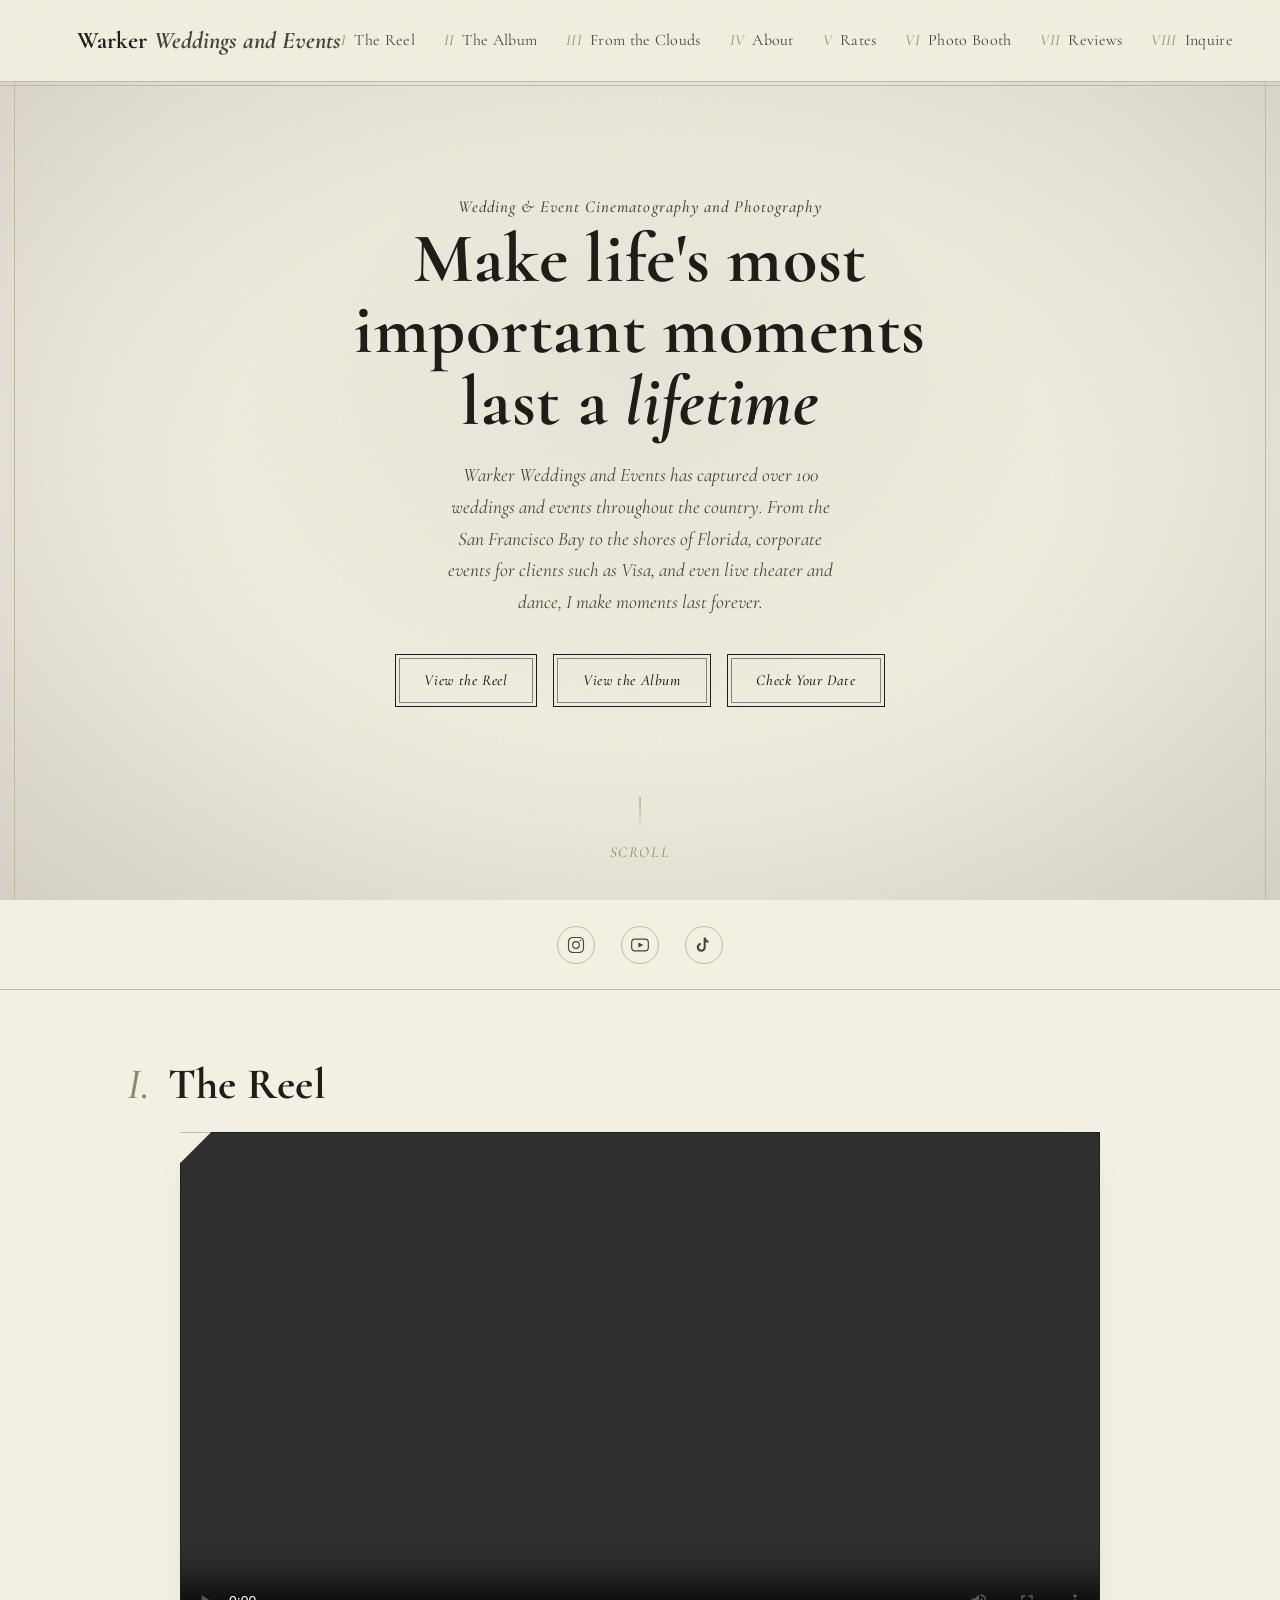
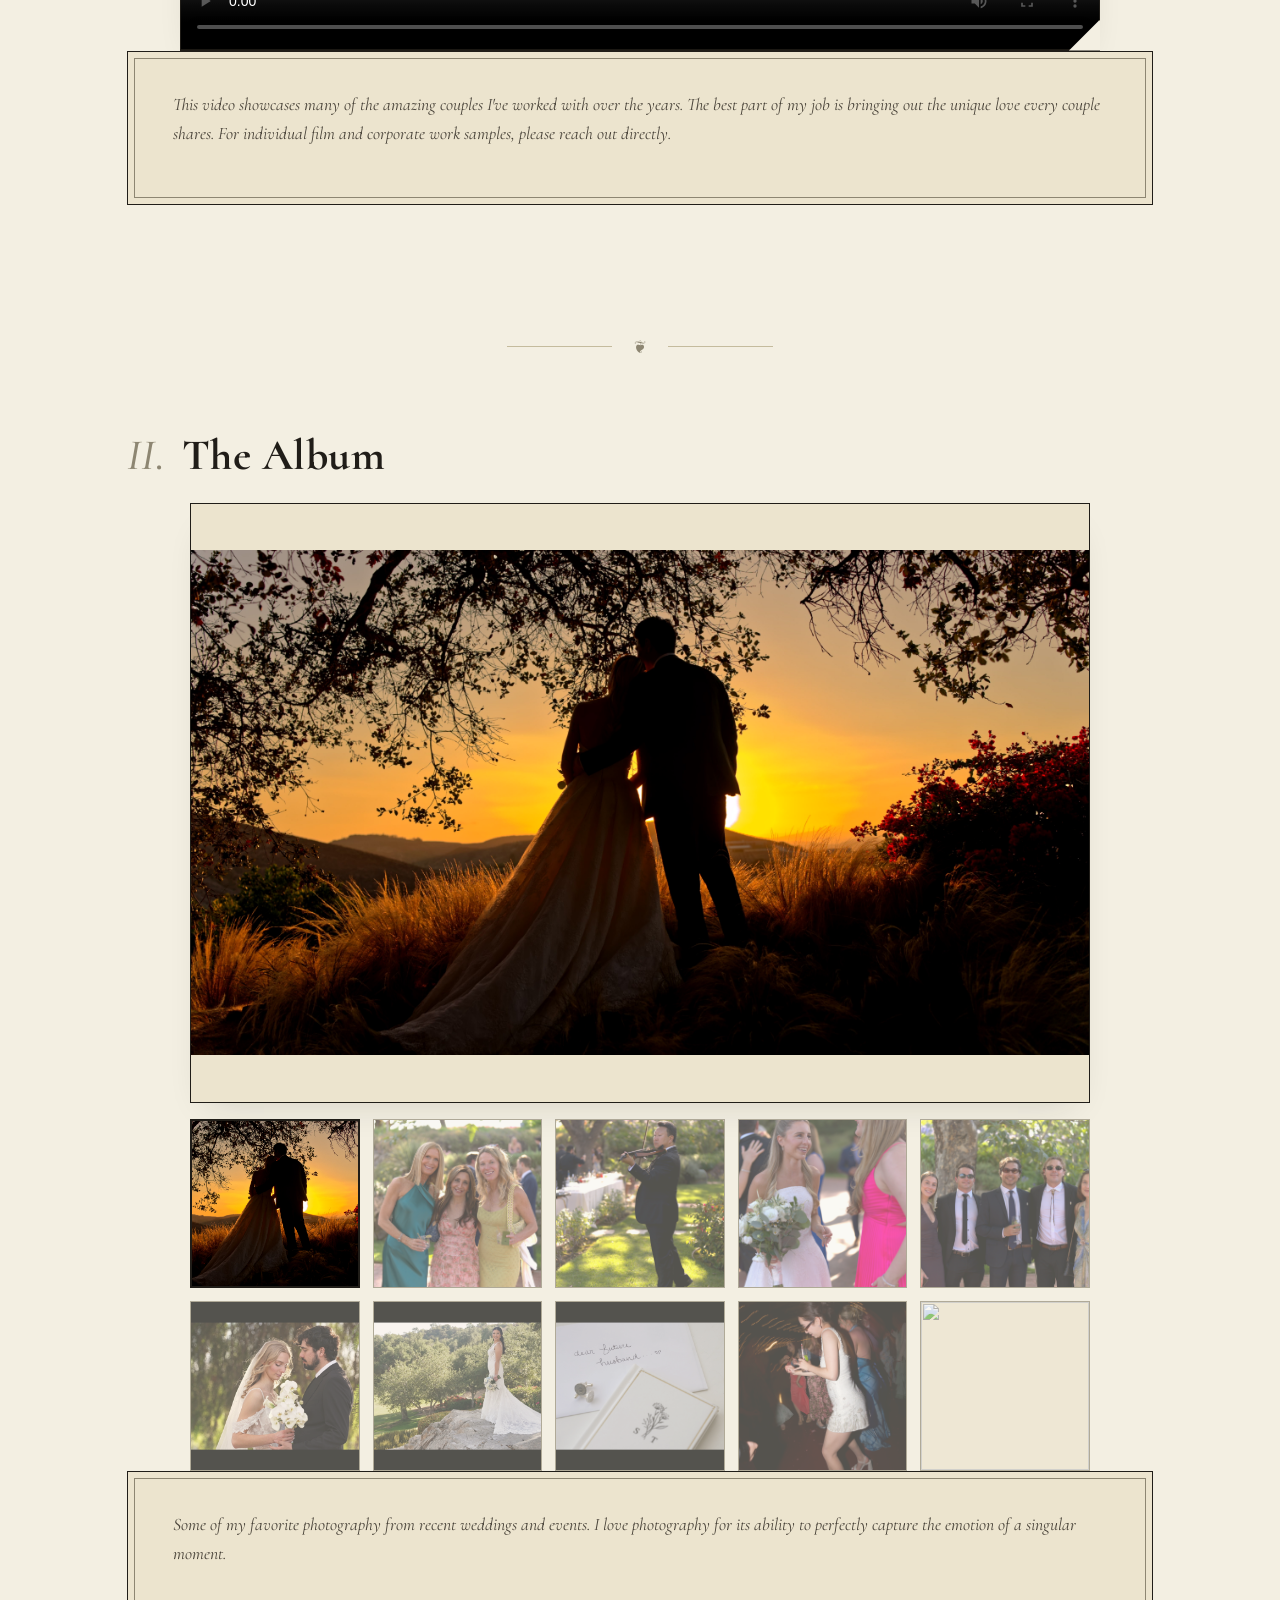
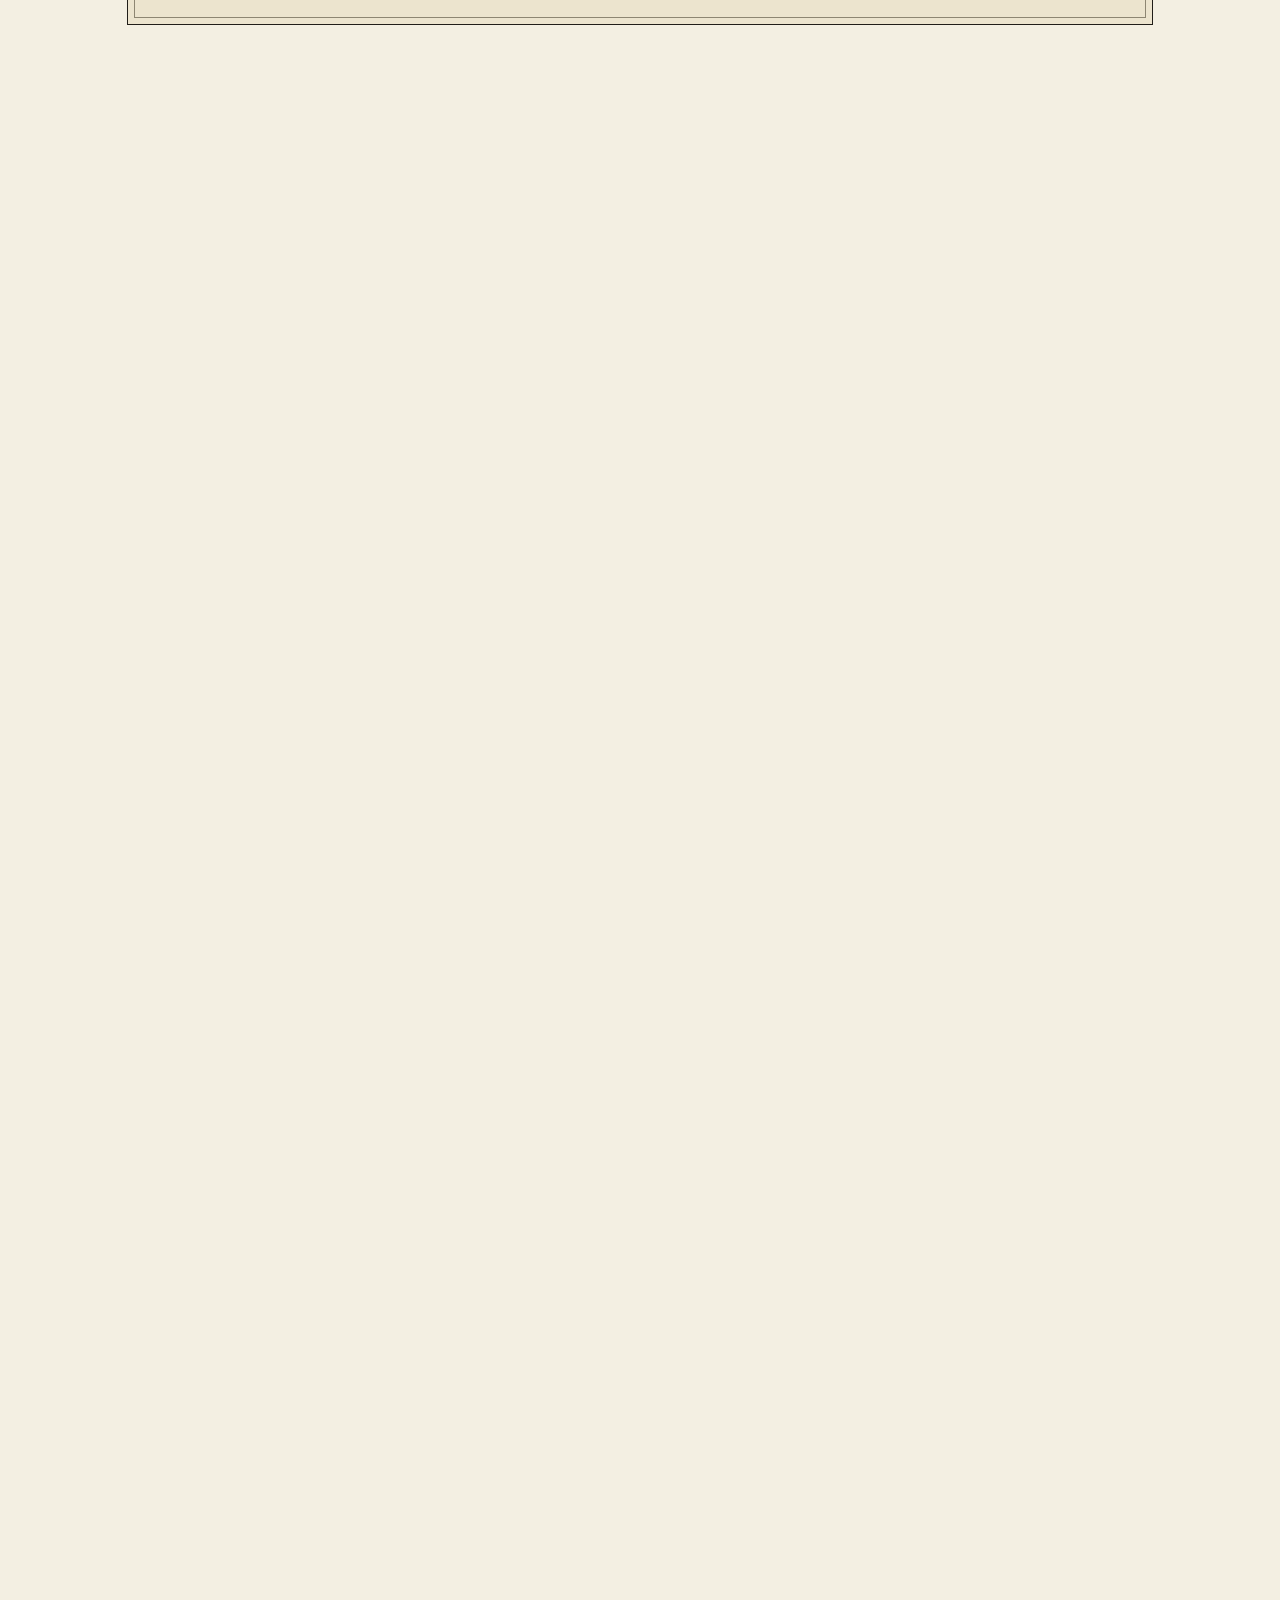
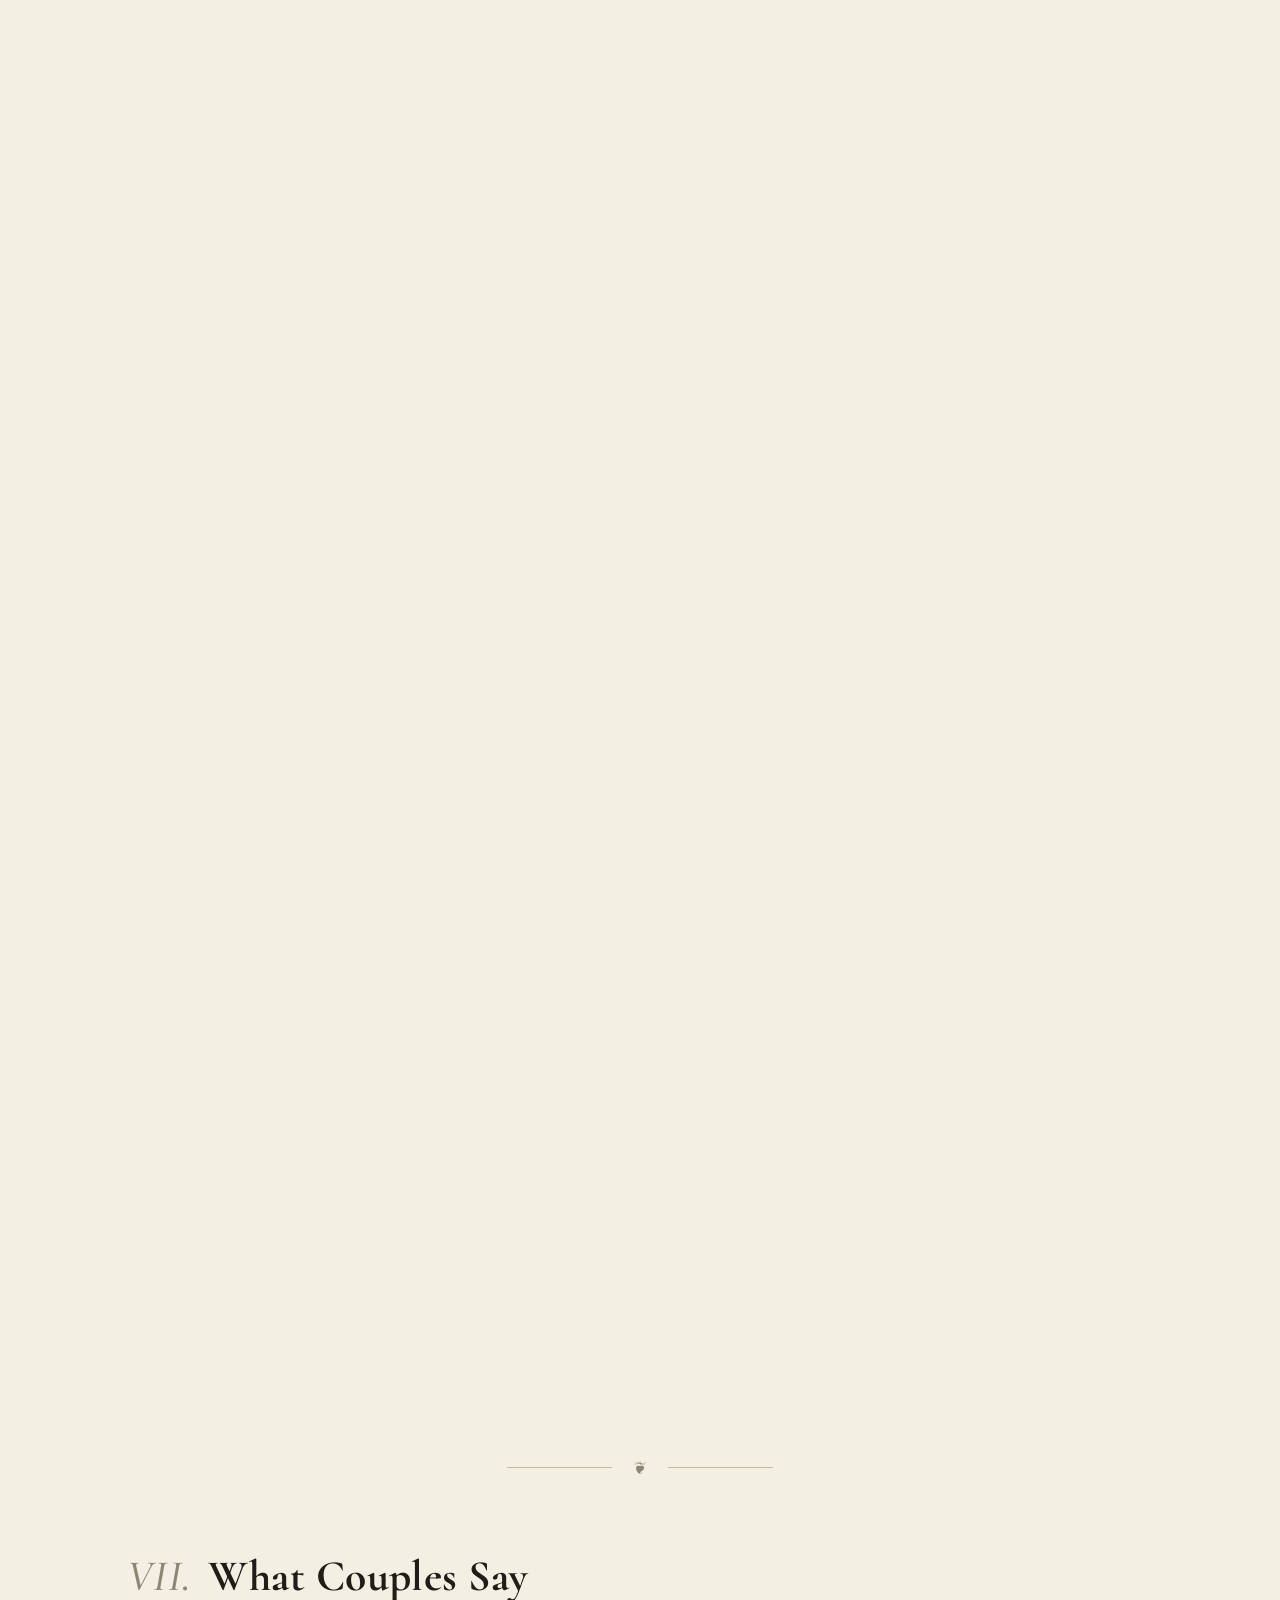
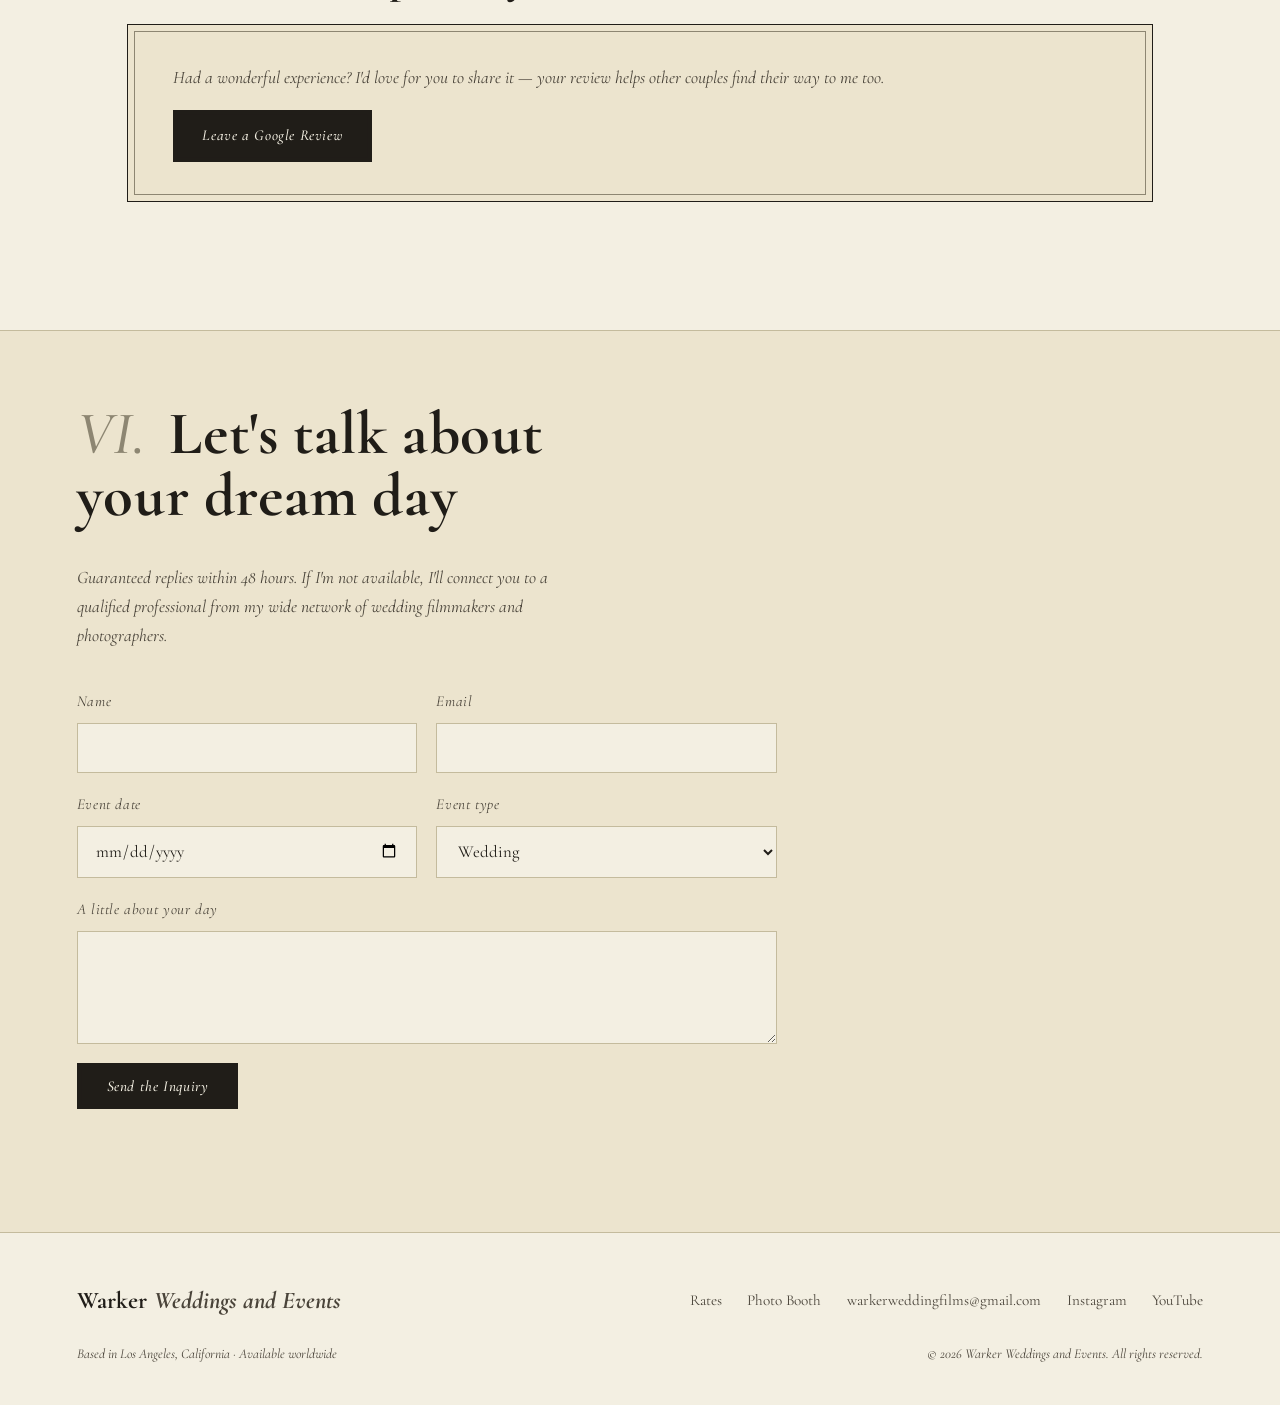
==== commit 7fb4c88f: "Add files via upload" ====
--- a/index.html
+++ b/index.html
@@ -65,13 +65,13 @@
 </section>
 
 <div class="social-row">
-  <a href="https://www.instagram.com/michaelwarkerweddingfilms?igsh=NTc4MTIwNjQ2YQ%3D%3D&utm_source=qr" target="_blank" rel="noopener" aria-label="Instagram">
+  <a href="https://www.instagram.com/warkerweddingsandevents/" target="_blank" rel="noopener" aria-label="Instagram">
     <svg viewBox="0 0 24 24" width="20" height="20" fill="none" stroke="currentColor" stroke-width="1.4"><rect x="3" y="3" width="18" height="18" rx="5"/><circle cx="12" cy="12" r="4"/><circle cx="17.3" cy="6.7" r="0.9" fill="currentColor" stroke="none"/></svg>
   </a>
-  <a href="https://youtube.com/@warkerweddingfilms?si=VGf2ejMpMskxTKE1" target="_blank" rel="noopener" aria-label="YouTube">
+  <a href="https://www.youtube.com/channel/UC36pVy9vCn4wILCr1VuFDNw" target="_blank" rel="noopener" aria-label="YouTube">
     <svg viewBox="0 0 24 24" width="20" height="20" fill="none" stroke="currentColor" stroke-width="1.4"><rect x="2" y="5" width="20" height="14" rx="4"/><path d="M10 9l6 3-6 3V9z" fill="currentColor" stroke="none"/></svg>
   </a>
-  <a href="#" target="_blank" rel="noopener" aria-label="TikTok">
+  <a href="https://www.tiktok.com/@michael.warker.weddings" target="_blank" rel="noopener" aria-label="TikTok">
     <svg viewBox="0 0 24 24" width="20" height="20" fill="currentColor"><path d="M14 3c.3 1.9 1.6 3.4 3.4 3.9v2.6c-1.2 0-2.3-.4-3.3-1v6.1c0 3-2.4 5.4-5.4 5.4S3.3 17.6 3.3 14.6c0-2.8 2.1-5.1 4.8-5.4v2.7c-1.2.3-2.1 1.4-2.1 2.7 0 1.5 1.3 2.8 2.8 2.8s2.8-1.3 2.8-2.8V3h2.4z"/></svg>
   </a>
 </div>
@@ -238,24 +238,6 @@
 <!-- ============ REVIEWS ============ -->
 <section class="reviews reveal" id="reviews">
   <h2 class="chapter-title"><span class="chapter-num">VII.</span> What Couples Say</h2>
-
-  <div class="testimonial-grid">
-    <blockquote class="testimonial">
-      <p>Working with Michael felt less like hiring a vendor and more like having a
-        friend there capturing the day. We cried watching our film for the first time.</p>
-      <cite>— Placeholder Couple, Married 2026</cite>
-    </blockquote>
-    <blockquote class="testimonial">
-      <p>He caught moments we didn't even know happened until we saw the final gallery
-        — genuinely some of our favorite photos from the whole wedding.</p>
-      <cite>— Placeholder Couple, Married 2026</cite>
-    </blockquote>
-    <blockquote class="testimonial">
-      <p>Professional, calm, and completely unobtrusive all day. We forgot he was even
-        filming half the time, which made every shot feel completely natural.</p>
-      <cite>— Placeholder Couple, Married 2026</cite>
-    </blockquote>
-  </div>
 
   <div class="section-head section-head--framed">
     <p class="section-sub">Had a wonderful experience? I'd love for you to share it —
@@ -322,8 +304,8 @@
       <a href="rates.html">Rates</a>
       <a href="photobooth.html">Photo Booth</a>
       <a href="mailto:warkerweddingfilms@gmail.com">warkerweddingfilms@gmail.com</a>
-      <a href="https://www.instagram.com/michaelwarkerweddingfilms?igsh=NTc4MTIwNjQ2YQ%3D%3D&utm_source=qr" target="_blank" rel="noopener">Instagram</a>
-      <a href="https://youtube.com/@warkerweddingfilms?si=VGf2ejMpMskxTKE1" target="_blank" rel="noopener">YouTube</a>
+      <a href="https://www.instagram.com/warkerweddingsandevents/" target="_blank" rel="noopener">Instagram</a>
+      <a href="https://www.youtube.com/channel/UC36pVy9vCn4wILCr1VuFDNw" target="_blank" rel="noopener">YouTube</a>
     </nav>
   </div>
   <div class="footer-row footer-row--meta">
